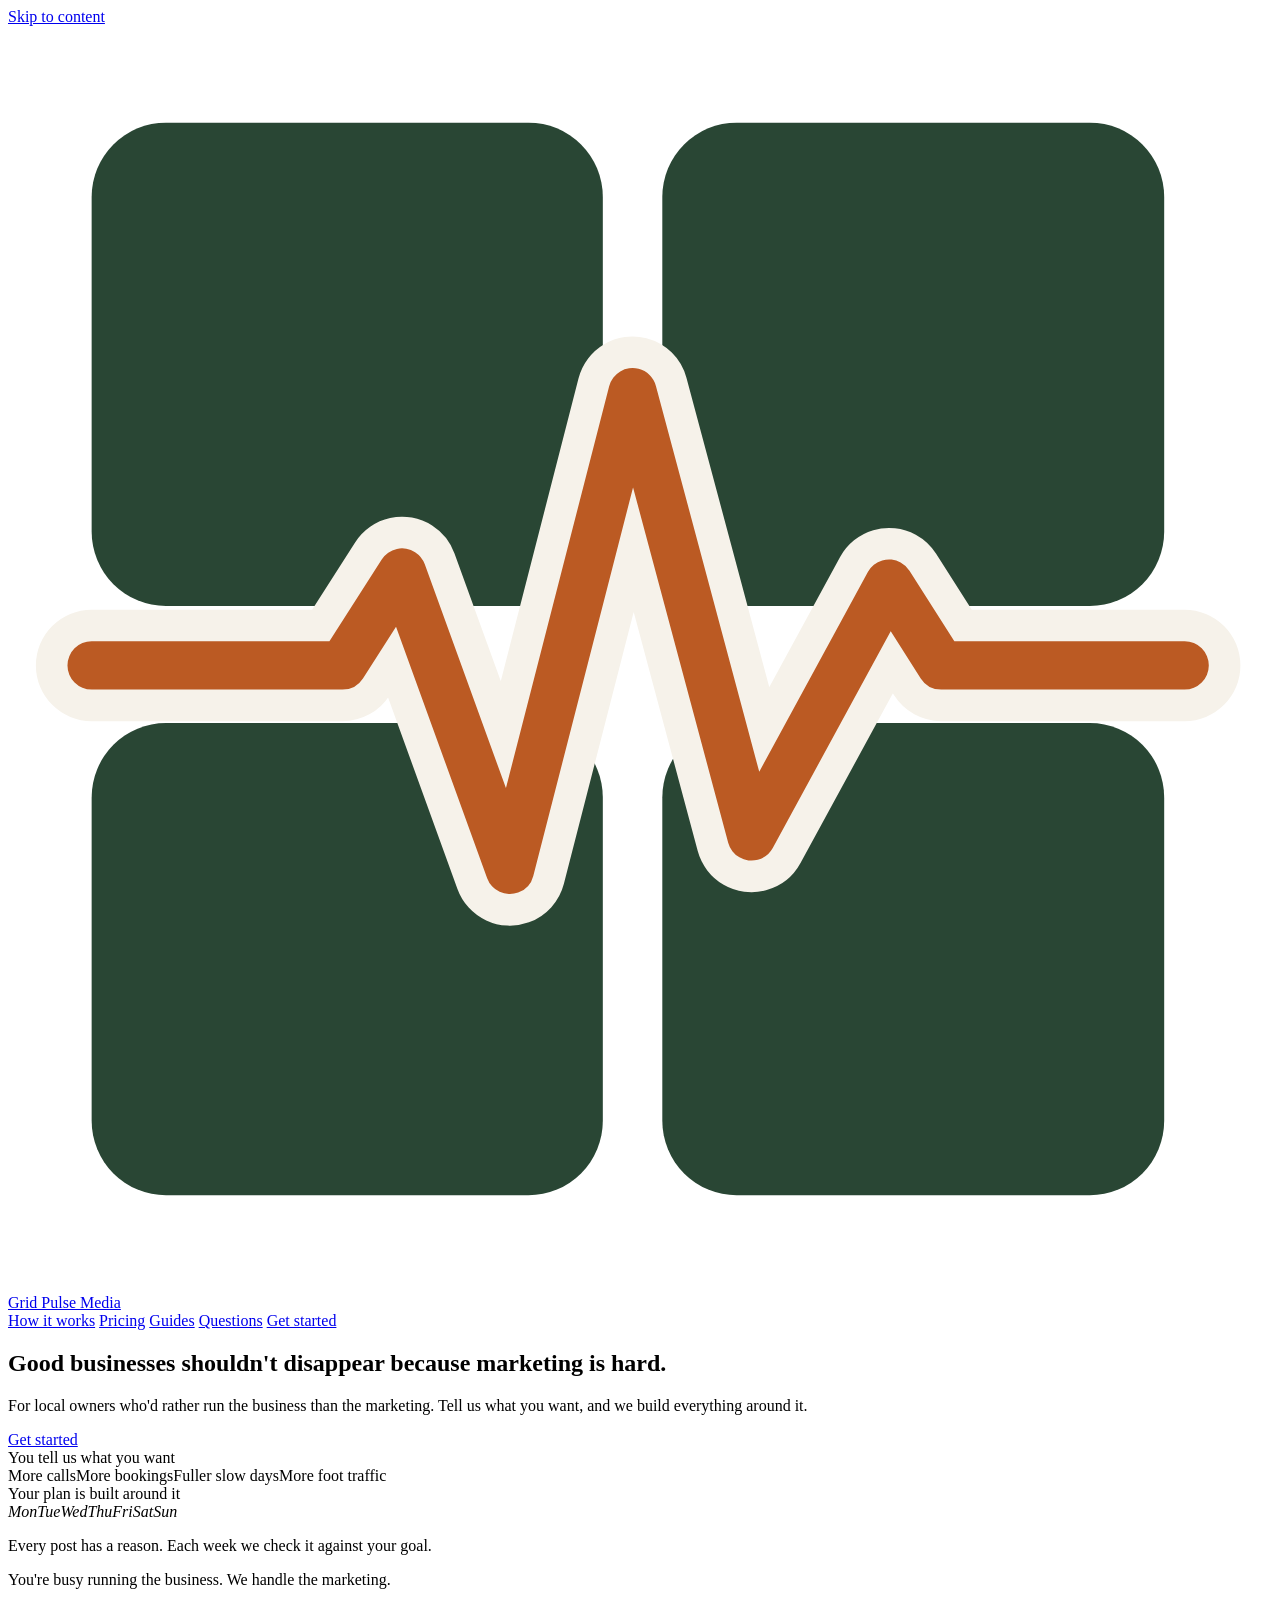
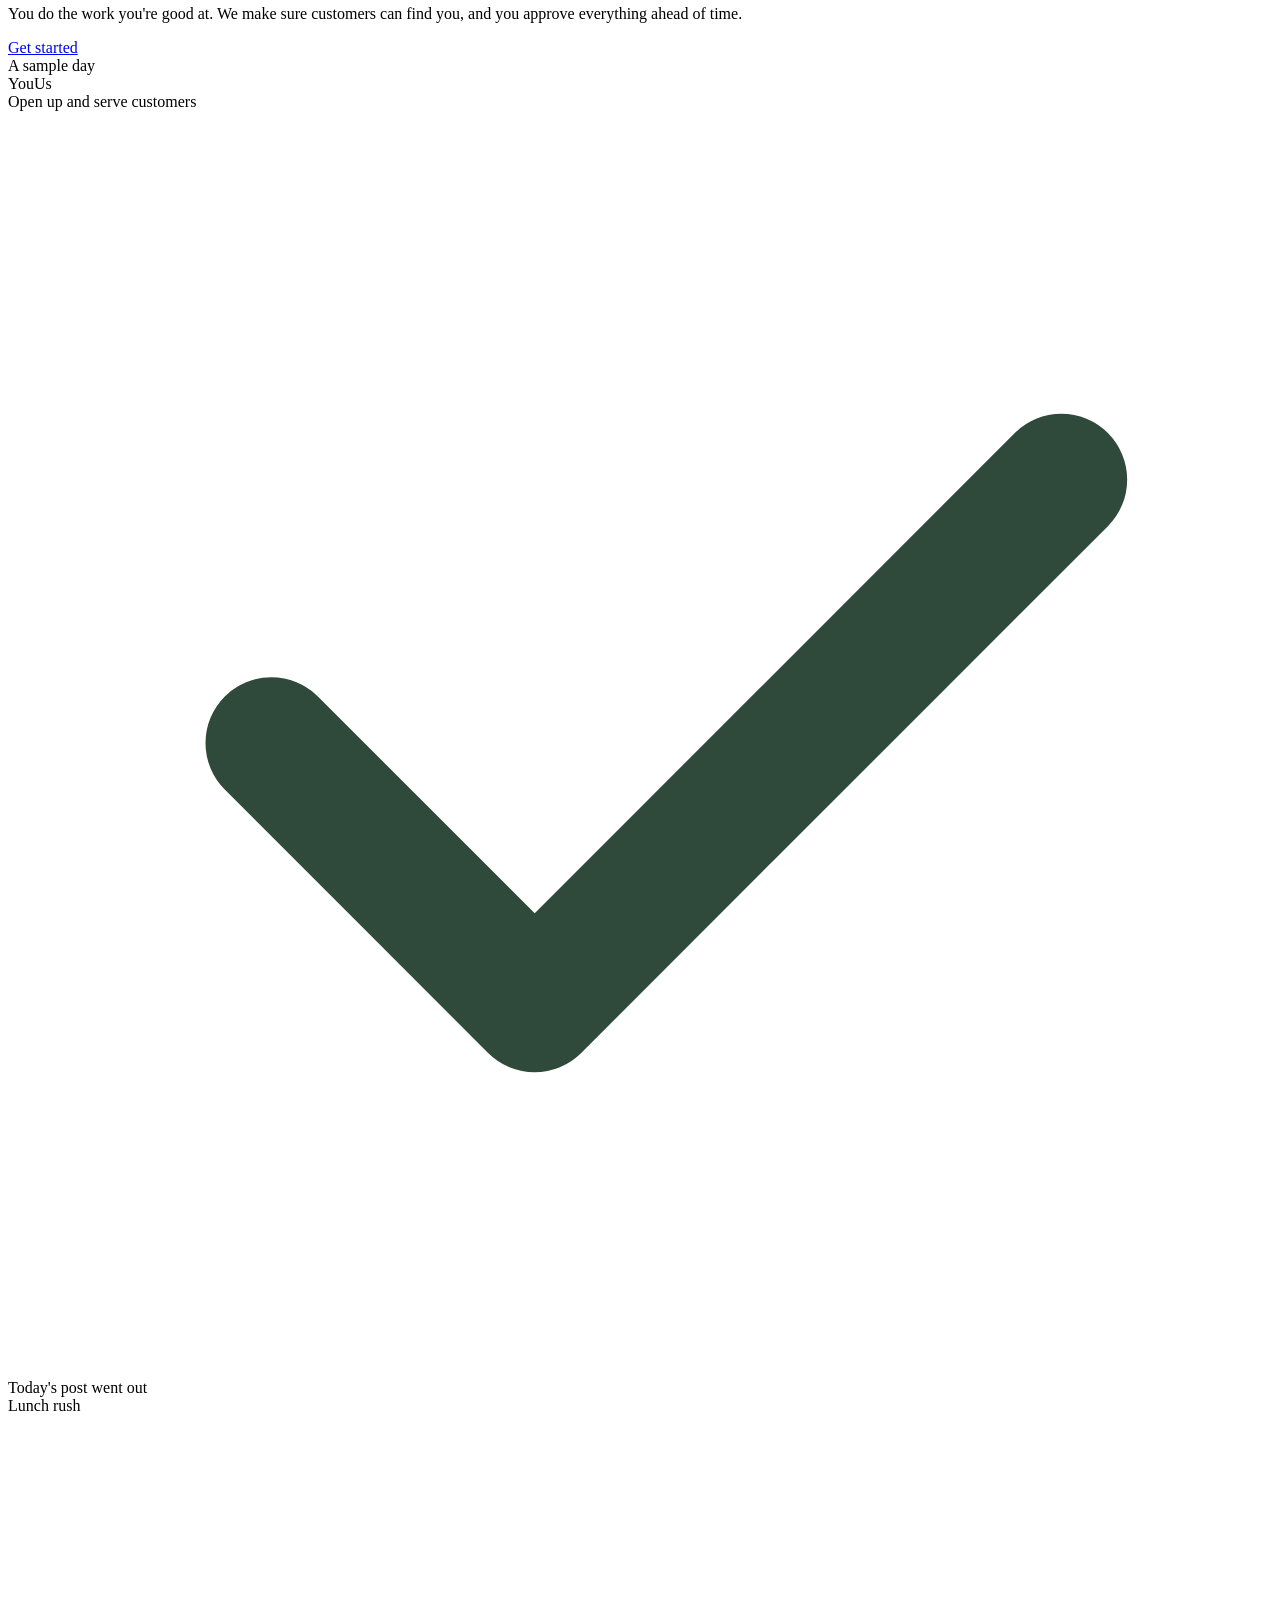
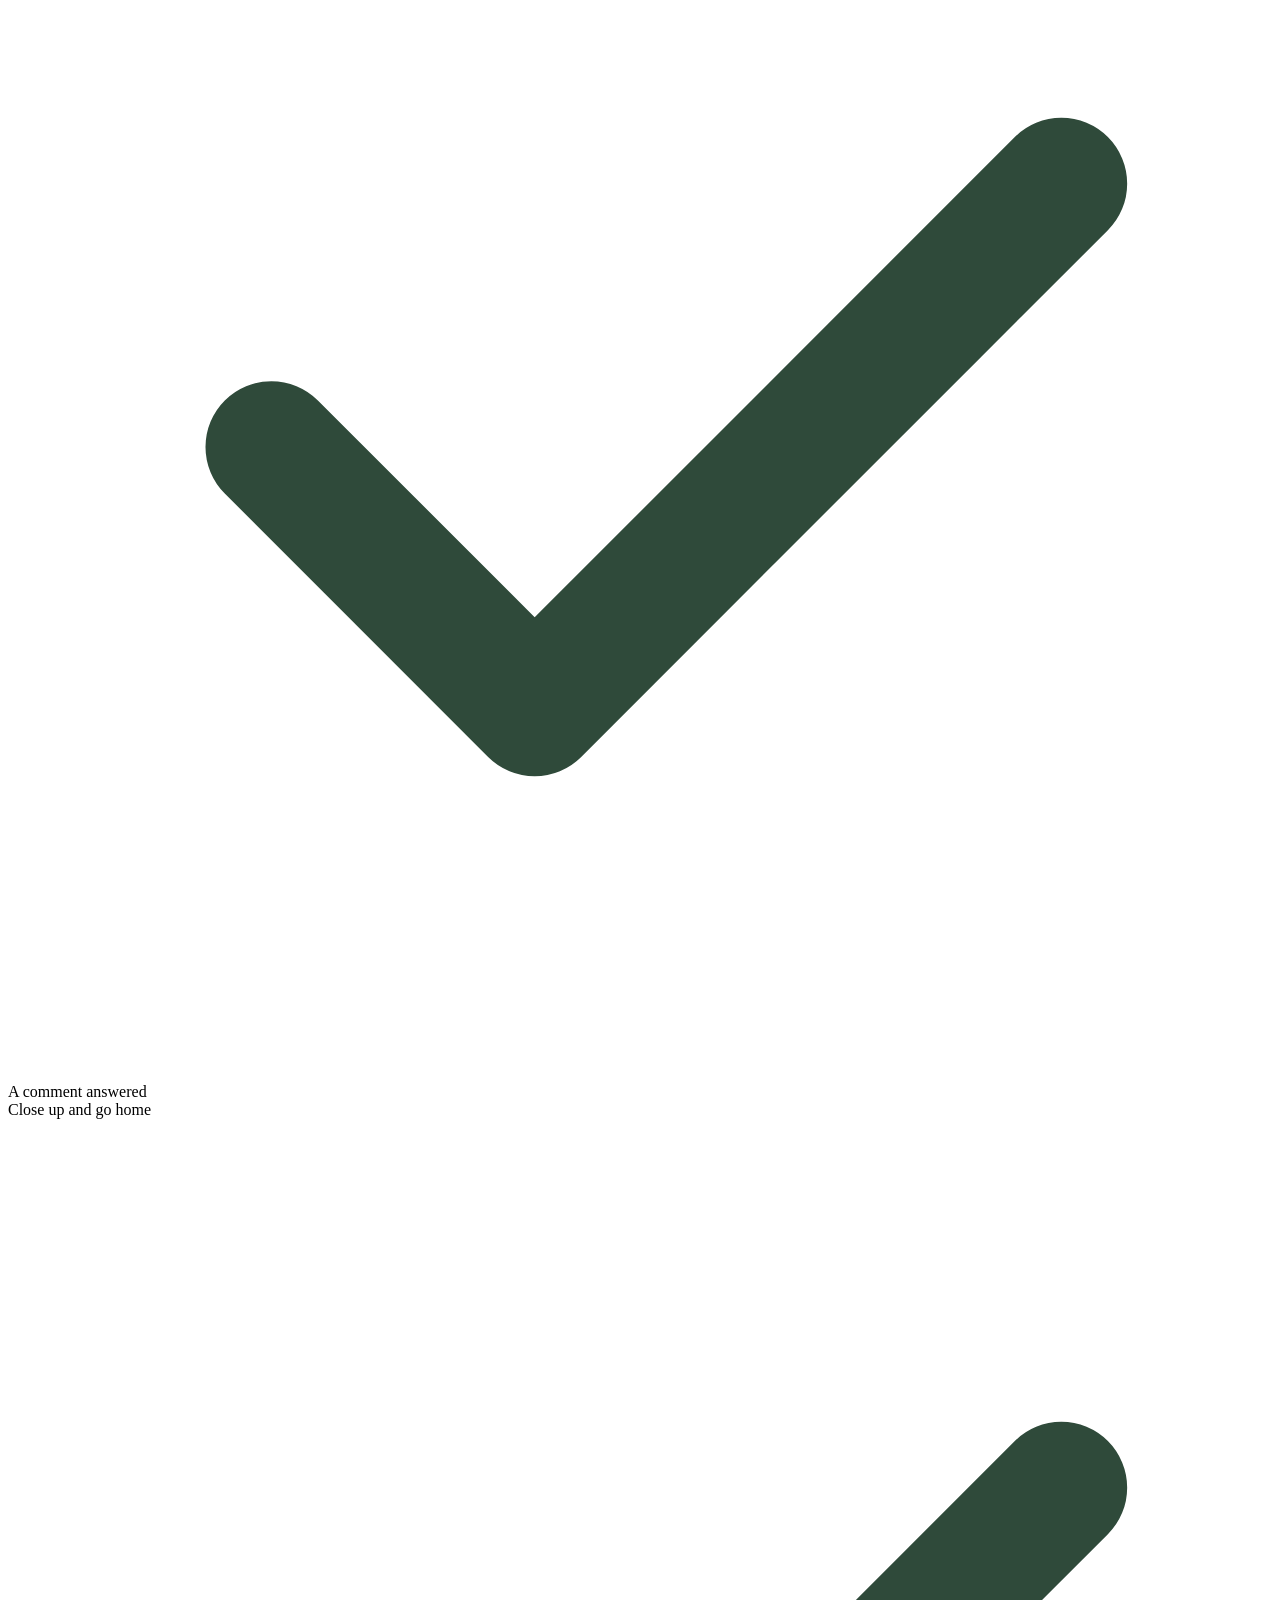
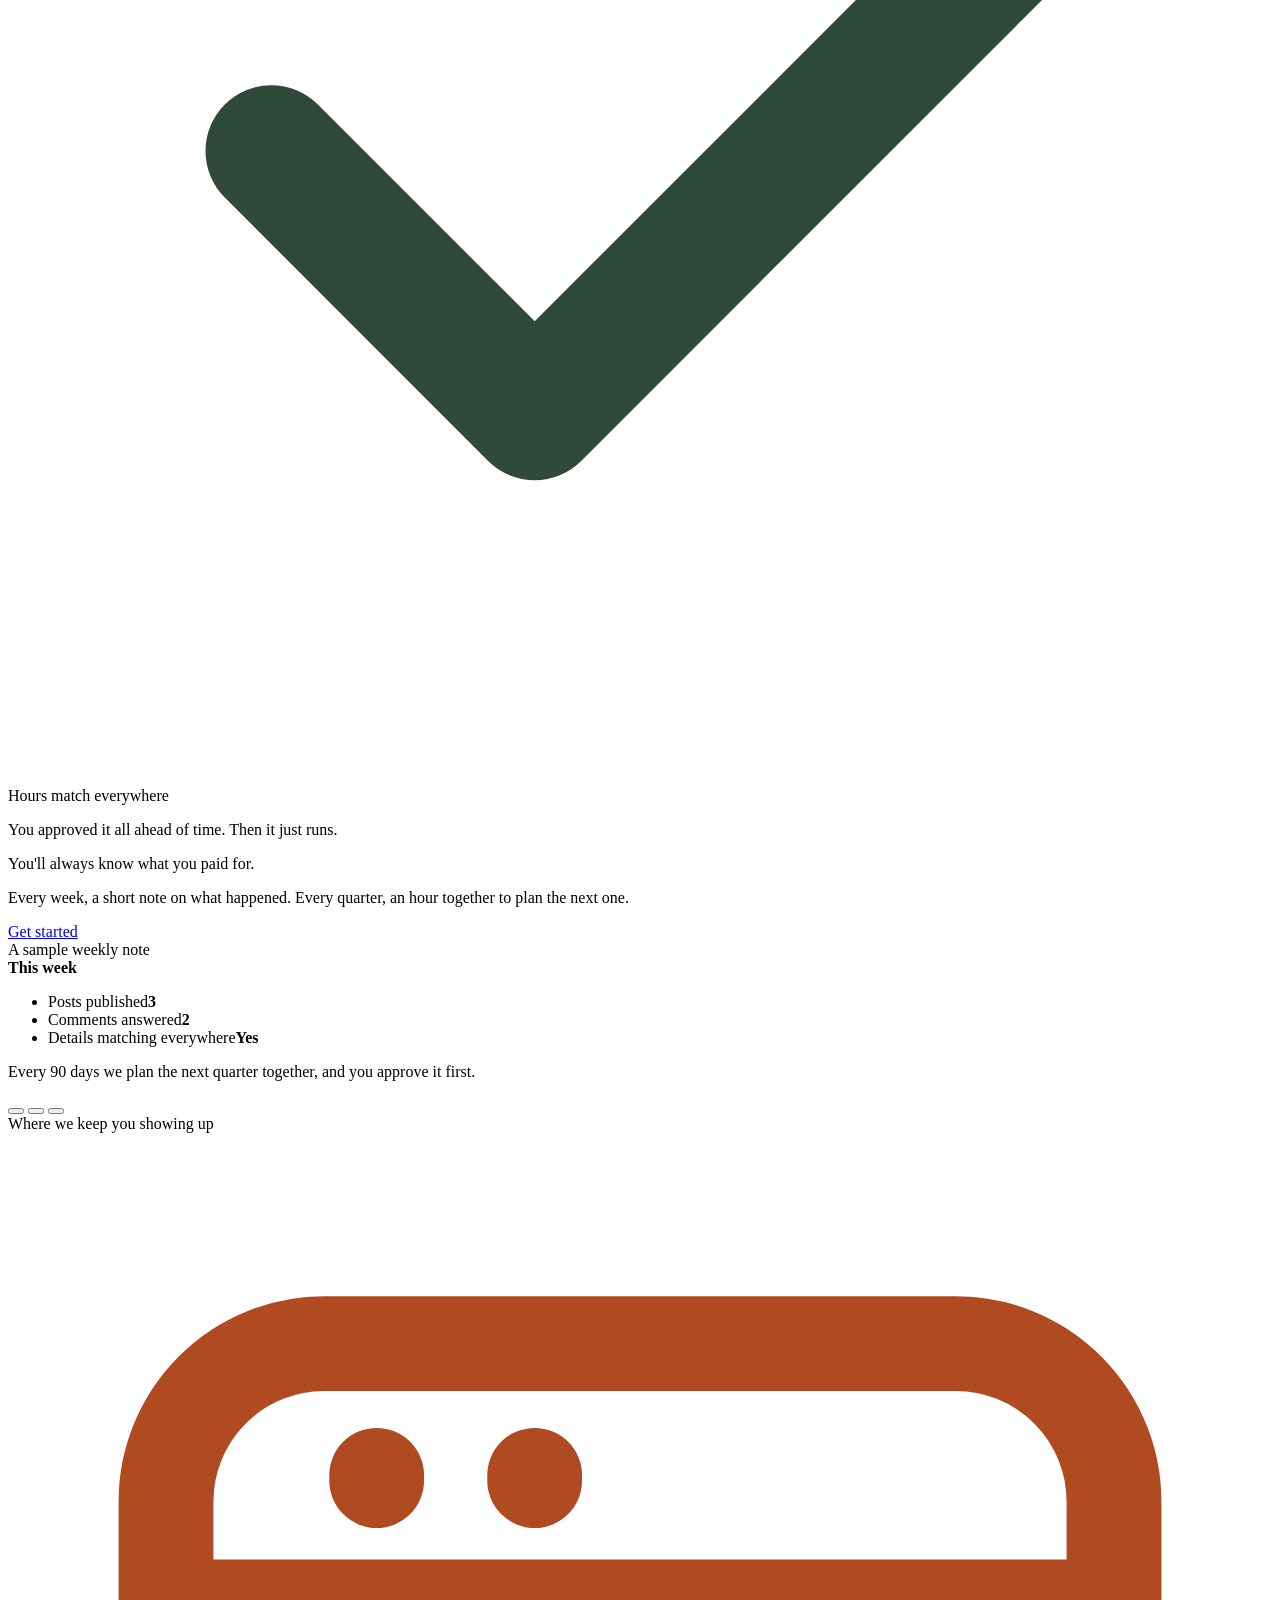
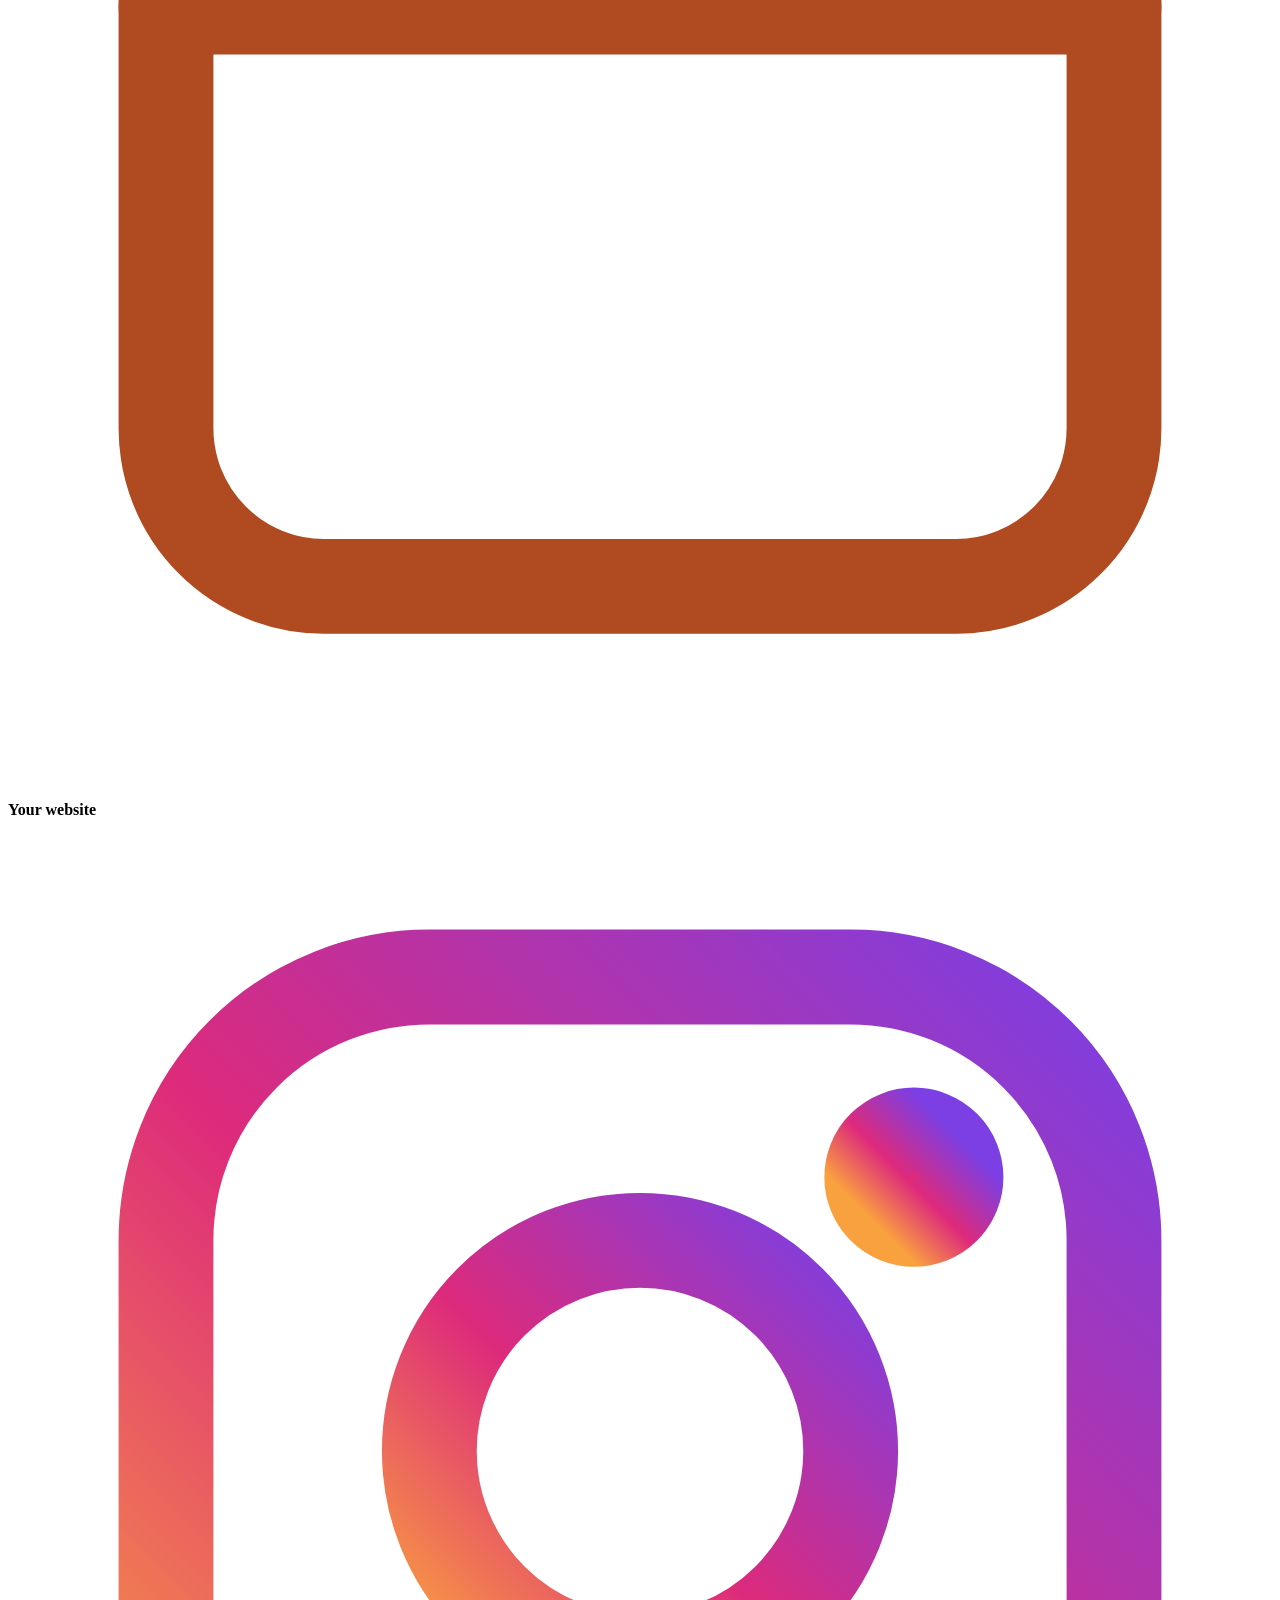
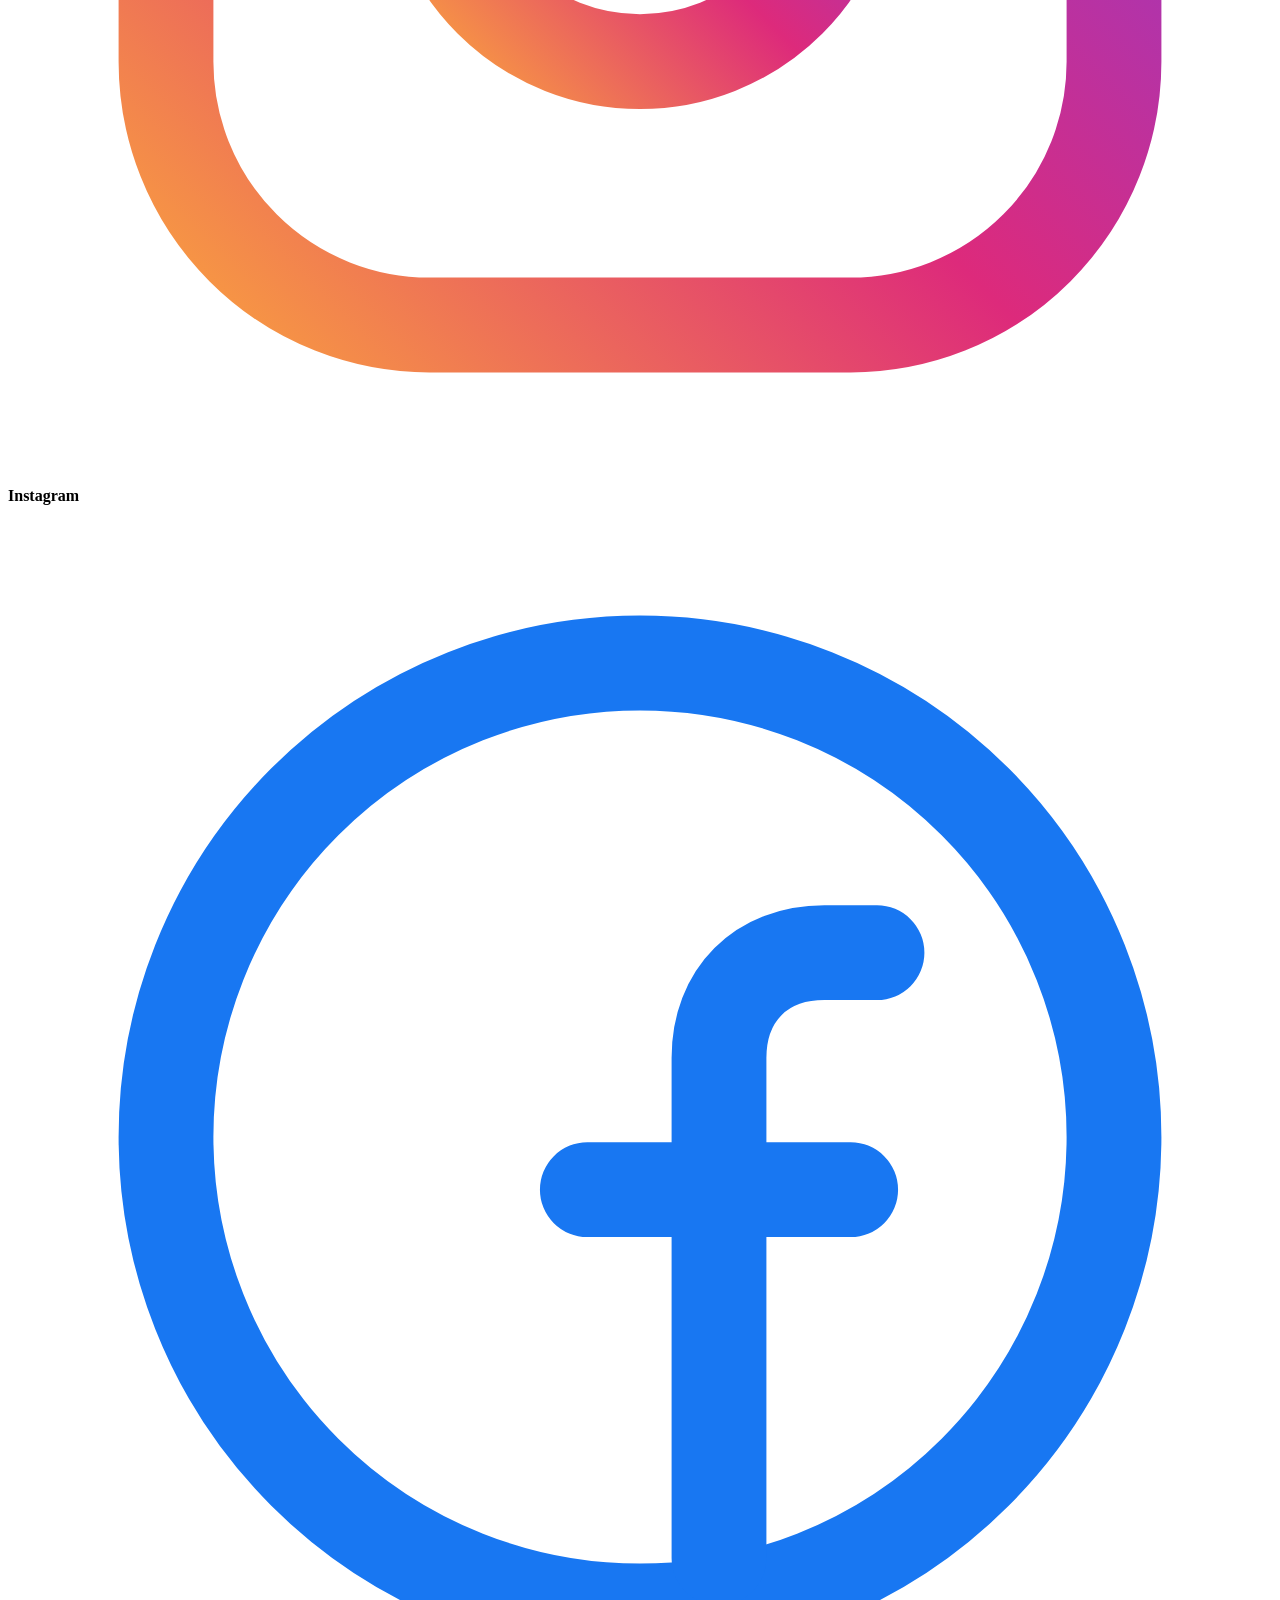
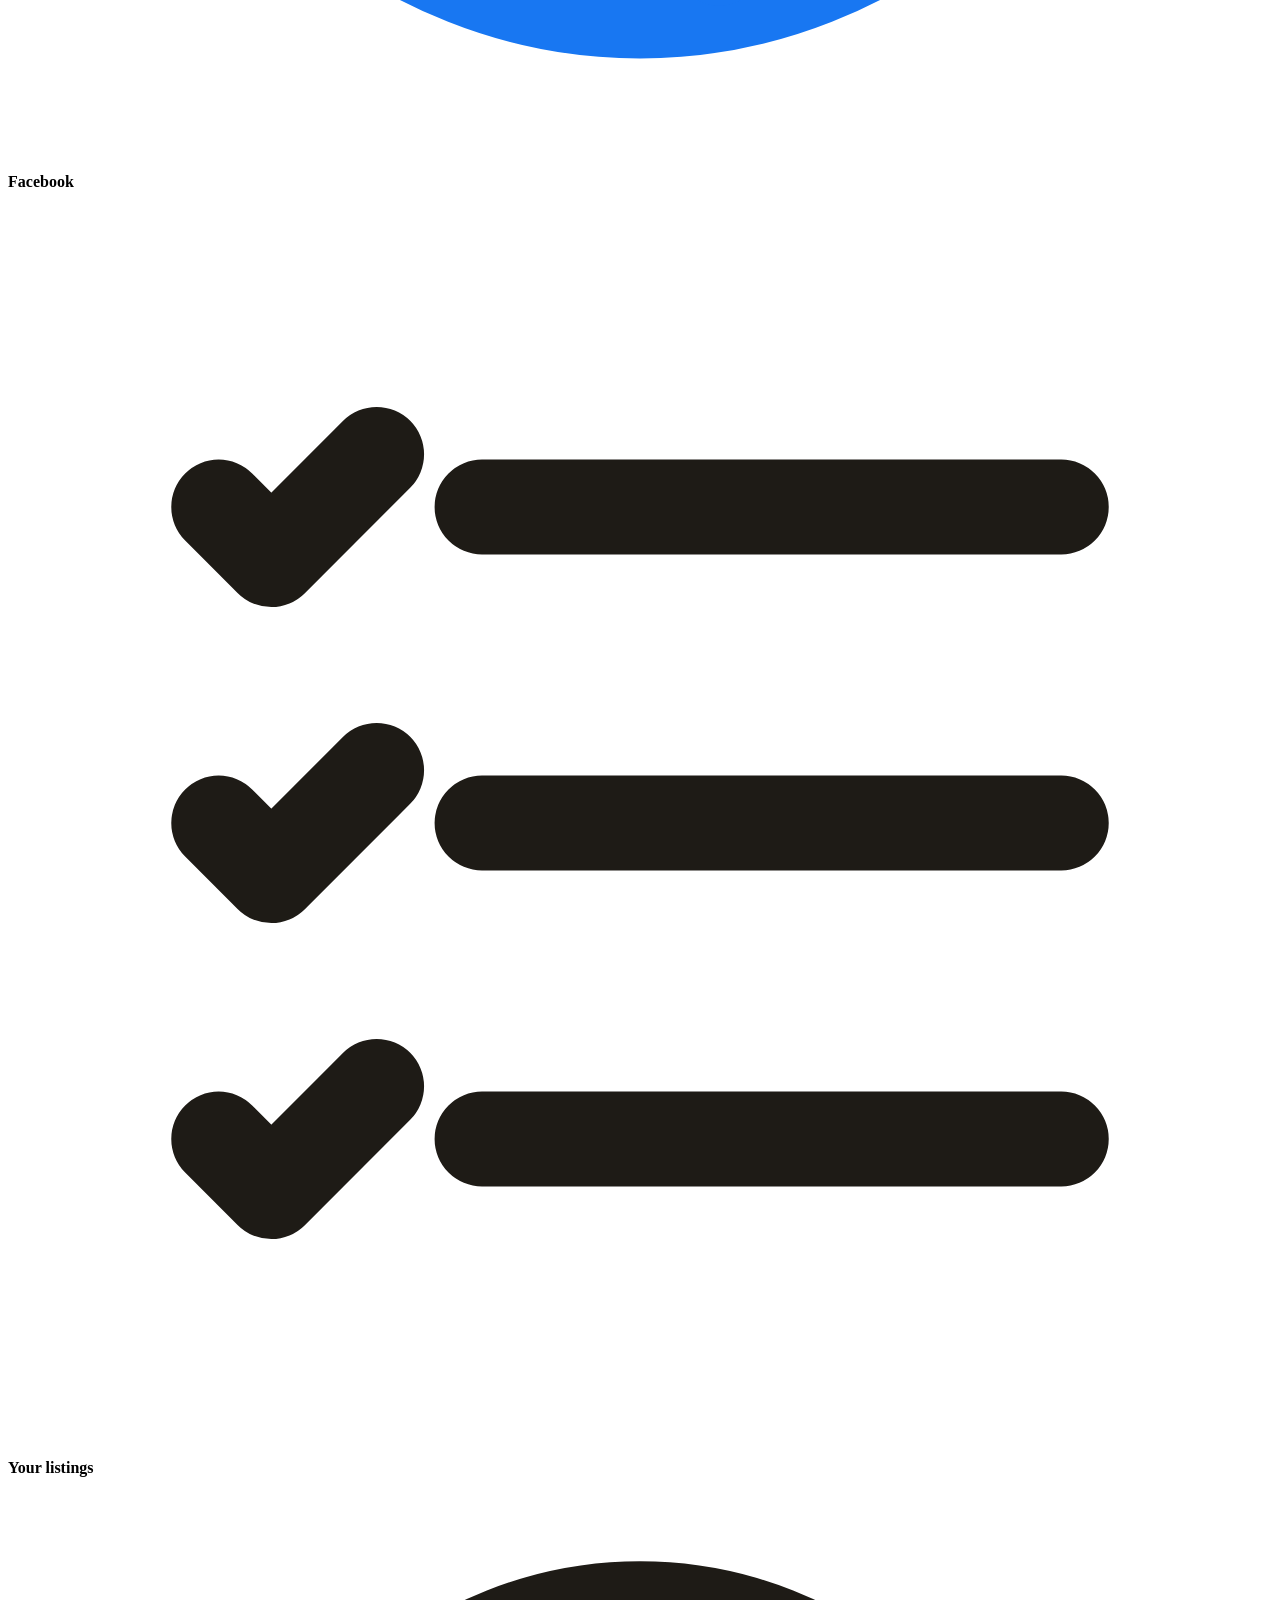
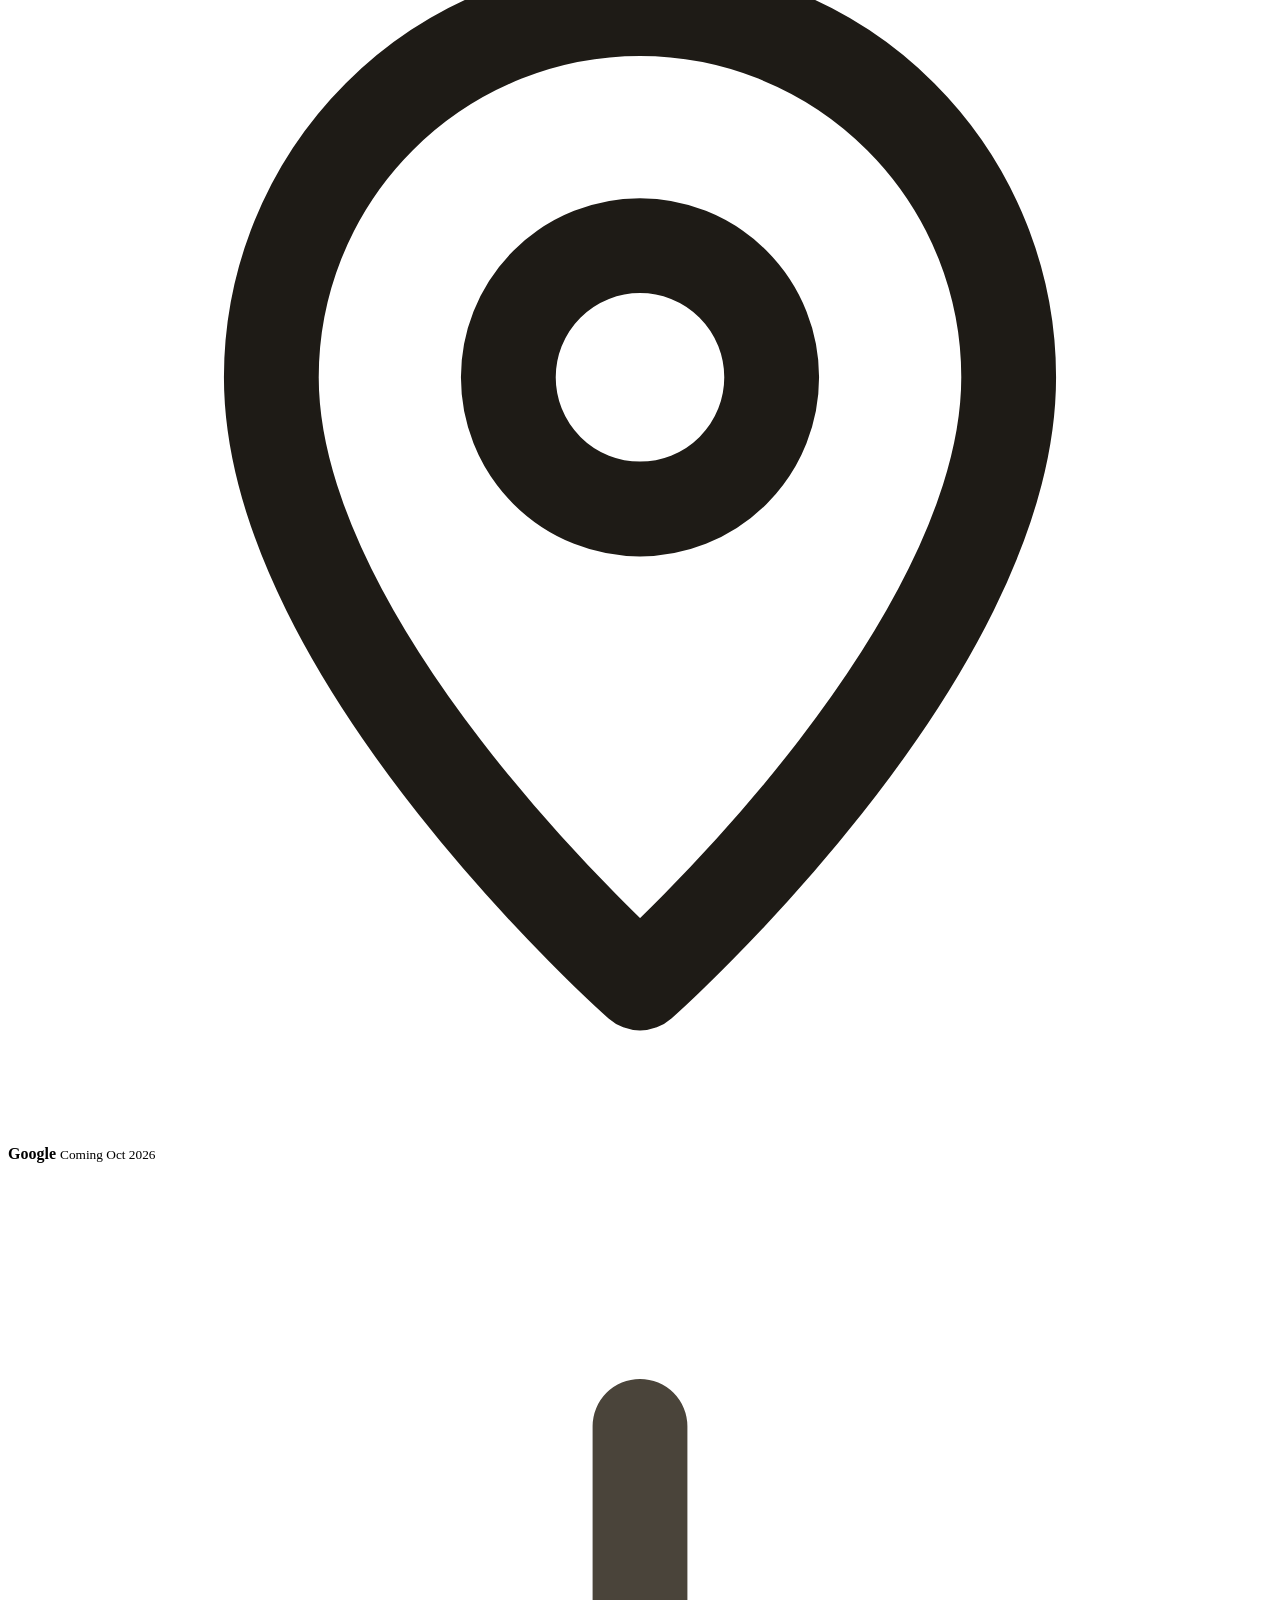
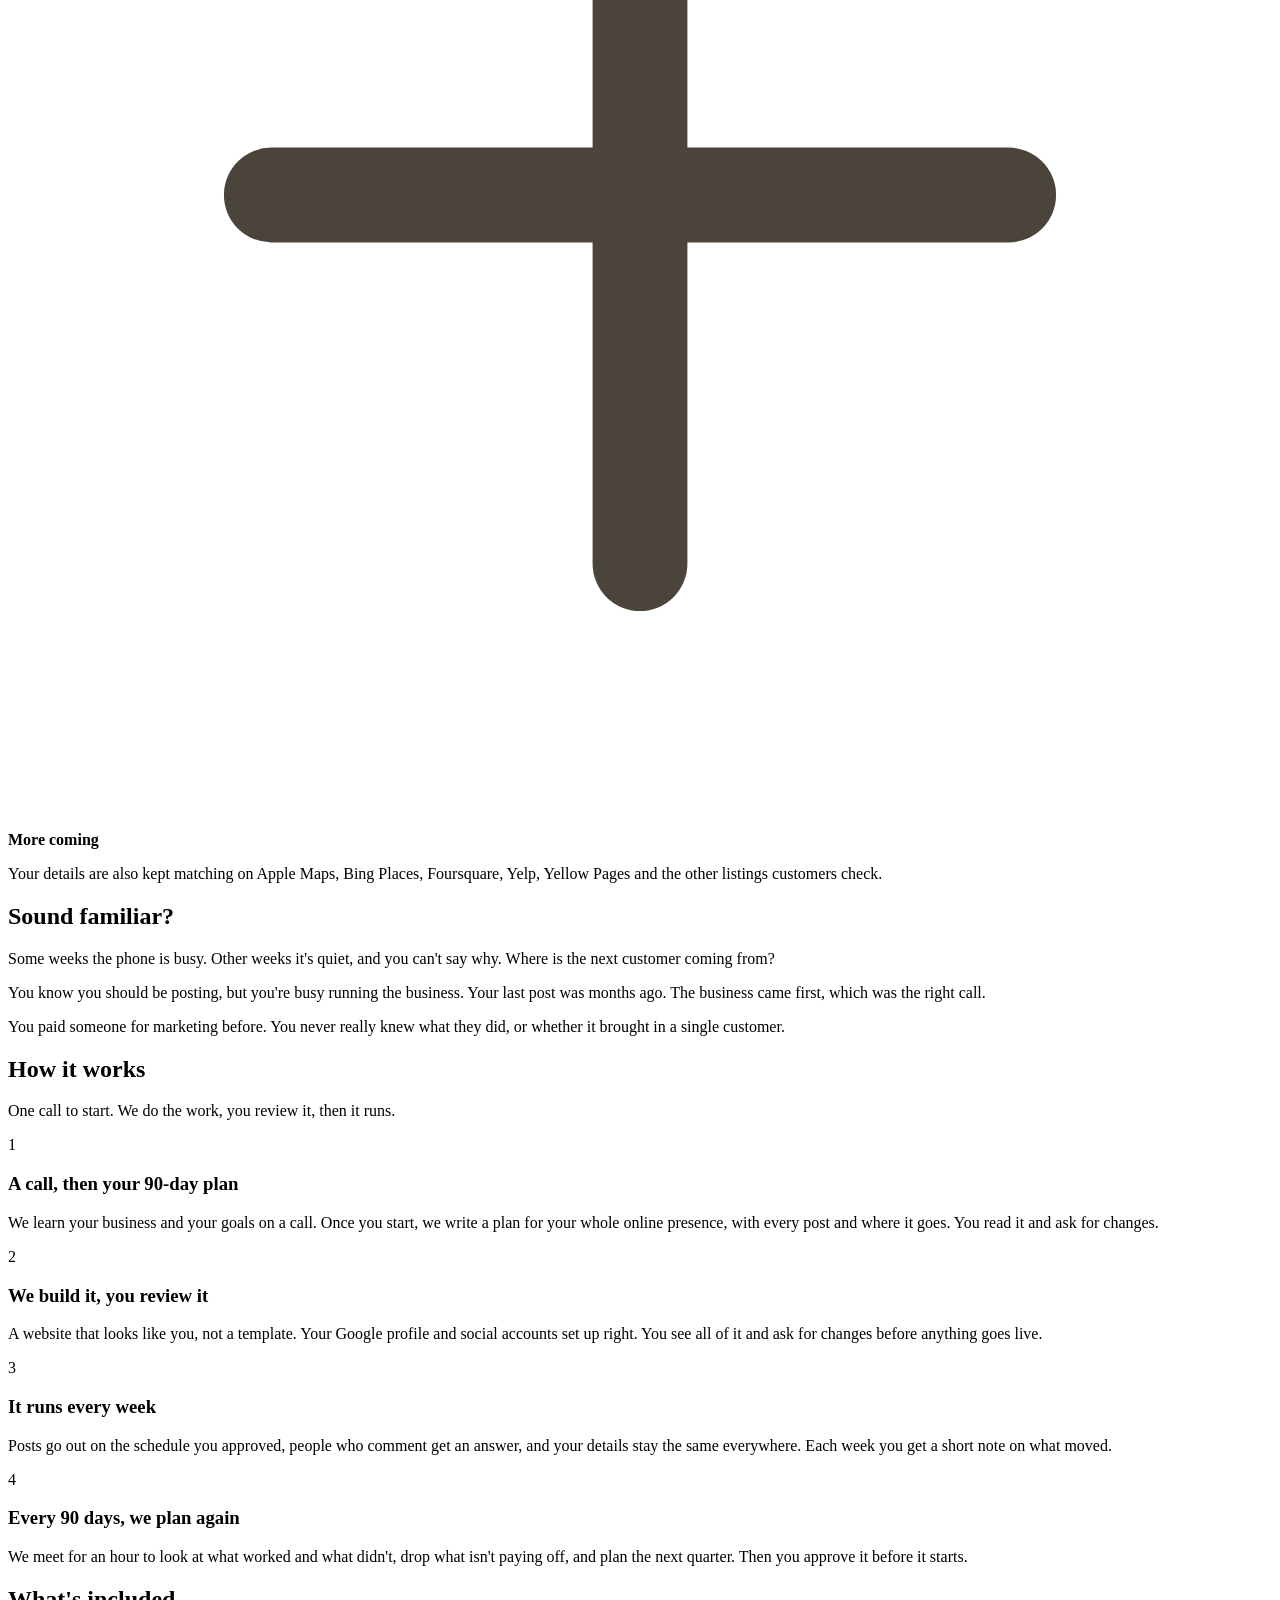
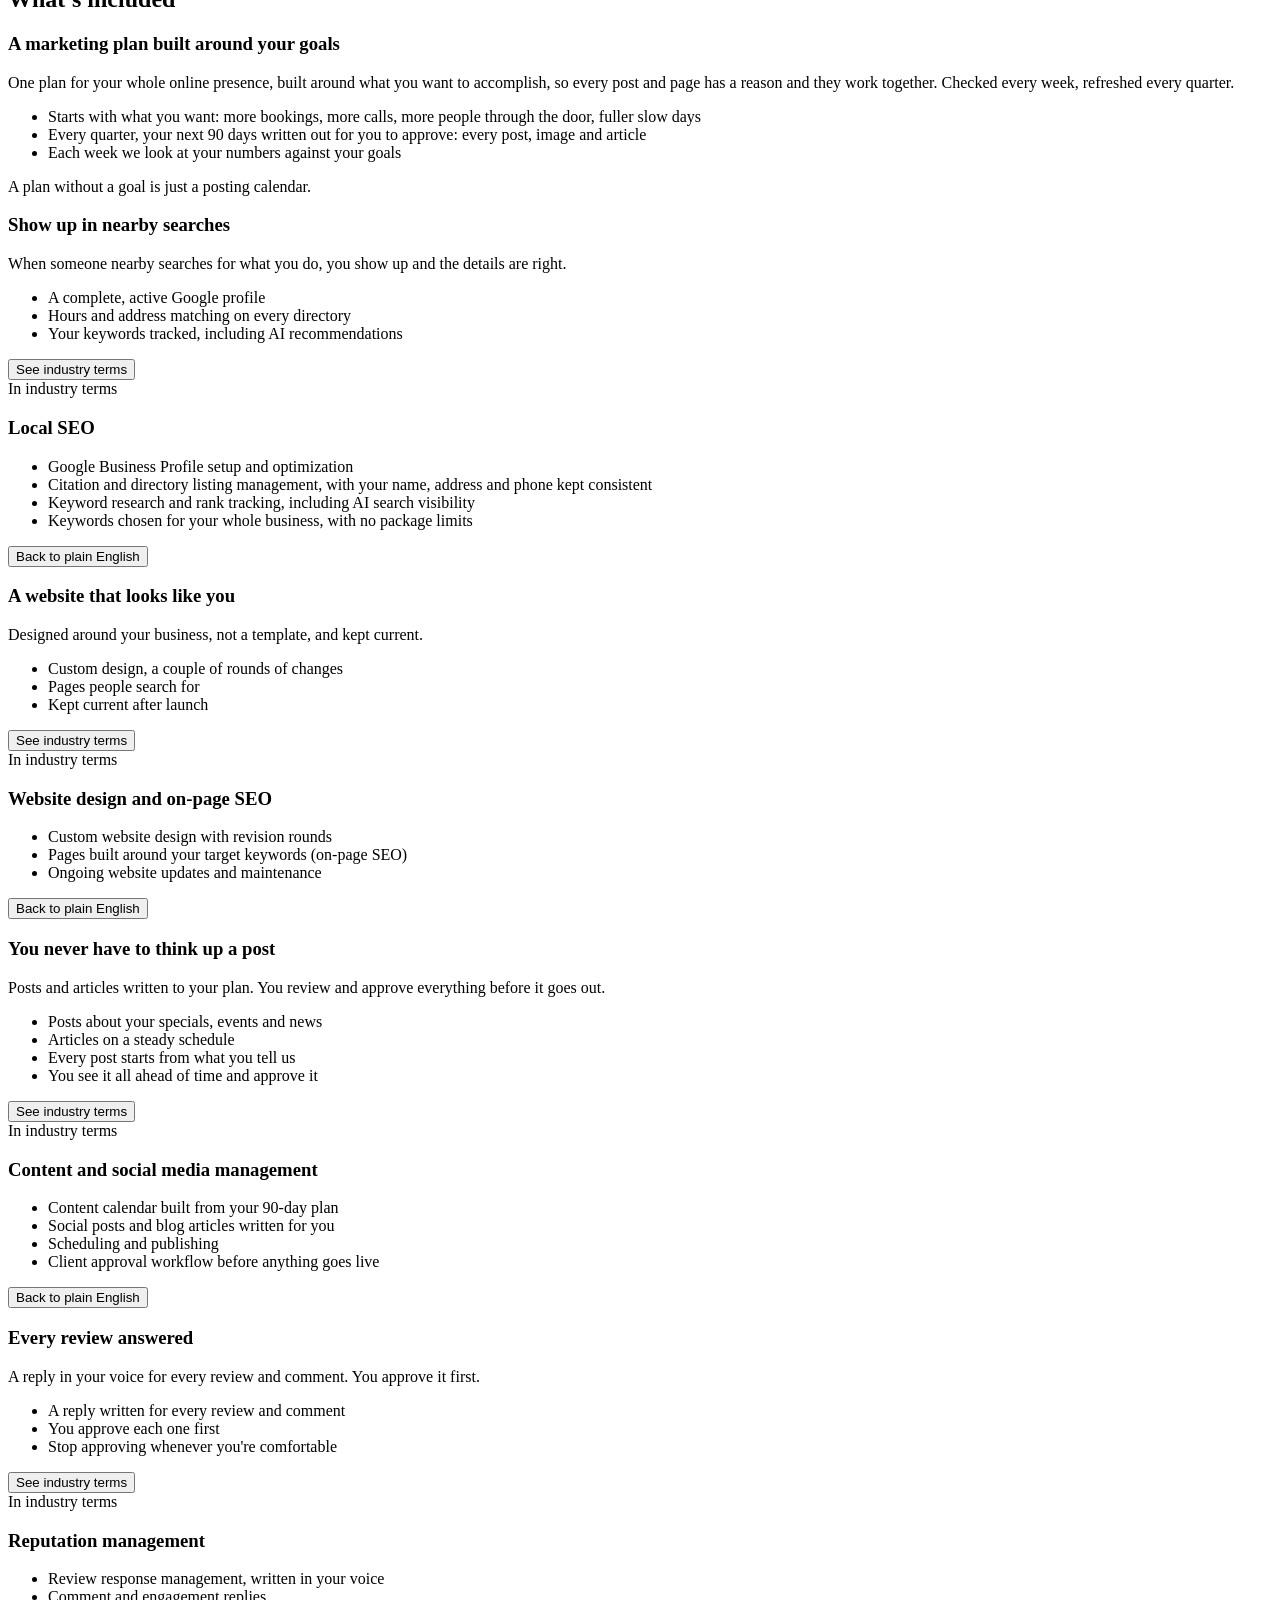
==== index.html @ f04337d5 "Pricing: $1,500 a month, no setup fee, $99 hosting-only pause Home: new price, listings tile replace" ====
<!doctype html>
<html lang="en" class="no-js">
<head>
<meta charset="utf-8">
<meta name="viewport" content="width=device-width, initial-scale=1">
<meta name="msvalidate.01" content="0D943468C18944FF4F5E947928108EA3">
<title>Grid Pulse Media | Local Business Marketing Company</title>
<meta name="description" content="Grid Pulse Media builds a 90-day marketing plan around your goals and runs your website, Google profile and social media for one monthly price.">
<link rel="canonical" href="https://www.gridpulsemedia.com/">
<script type="application/ld+json">{"@context":"https://schema.org","@type":"ProfessionalService","name":"Grid Pulse Media","url":"https://www.gridpulsemedia.com/","description":"Grid Pulse Media plans, writes and posts the marketing for local businesses: website, Google profile, listings, social posts, blog and reviews, for one monthly price.","logo":"https://www.gridpulsemedia.com/favicon.svg","address":{"@type":"PostalAddress","addressRegion":"AZ","addressCountry":"US"}}</script>
<link rel="icon" href="/favicon.svg" type="image/svg+xml">
<link rel="preconnect" href="https://fonts.googleapis.com">
<link rel="preconnect" href="https://fonts.gstatic.com" crossorigin>
<link href="https://fonts.googleapis.com/css2?family=Bitter:wght@700&amp;family=Source+Sans+3:wght@400;600;700&amp;display=swap" rel="stylesheet">
<link rel="stylesheet" href="/styles.css">
<script>document.documentElement.className = 'js';</script>
<script>window.va = window.va || function () { (window.vaq = window.vaq || []).push(arguments); };</script>
<script defer src="/_vercel/insights/script.js"></script>
</head>
<body>
<a class="skip" href="#main">Skip to content</a>

<header class="site-header">
  <div class="wrap bar">
    <a class="brand" href="/">
      <svg viewBox="160 168 680 680" aria-hidden="true"><rect x="205" y="220" width="275" height="260" rx="40" fill="#294634"/><rect x="512" y="220" width="270" height="260" rx="40" fill="#294634"/><rect x="205" y="543" width="275" height="254" rx="40" fill="#294634"/><rect x="512" y="543" width="270" height="254" rx="40" fill="#294634"/><path d="M205 512H340L372 462L430 622L496 365L560 604L634 468L662 512H793" fill="none" stroke="#F6F2EA" stroke-width="60" stroke-linecap="round" stroke-linejoin="round"/><path d="M205 512H340L372 462L430 622L496 365L560 604L634 468L662 512H793" fill="none" stroke="#BB5A23" stroke-width="26" stroke-linecap="round" stroke-linejoin="round"/></svg>
      <span>Grid Pulse Media</span>
    </a>
    <nav class="nav" aria-label="Main">
      <a href="#how">How it works</a>
      <a href="#pricing">Pricing</a>
      <a href="/guides/">Guides</a>
      <a href="#faq">Questions</a>
      <a class="btn btn-sm" href="/start/">Get started</a>
    </nav>
  </div>
</header>

<main id="main">

<section class="hero" aria-roledescription="carousel" aria-label="What we do">
  <div class="wrap">
    <div class="hero-slides">
      <div class="hero-grid hero-slide is-active" data-slide>
        <div class="hero-copy">
          <h1>Good businesses shouldn't disappear because marketing is hard.</h1>
          <p class="lede">For local owners who'd rather run the business than the marketing. Tell us what you want, and we build everything around it.</p>
          <div class="cta-row"><a class="btn" href="/start/">Get started</a></div>
        </div>
        <div class="tell">
          <span class="eyebrow tell-label r" style="--i:0">You tell us what you want</span>
          <div class="goals r" style="--i:1">
            <span class="goal">More calls</span><span class="goal">More bookings</span><span class="goal is-on">Fuller slow days</span><span class="goal">More foot traffic</span>
          </div>
          <span class="eyebrow tell-label r" style="--i:2">Your plan is built around it</span>
          <div class="weekbars r" style="--i:3" role="img" aria-label="Example week with Tuesday and Wednesday marked as the slow days the plan focuses on">
            <span class="wb"><i style="--h:58%;--k:0"></i><em>Mon</em></span><span class="wb slow"><i style="--h:28%;--k:1"></i><em>Tue</em></span><span class="wb slow"><i style="--h:32%;--k:2"></i><em>Wed</em></span><span class="wb"><i style="--h:60%;--k:3"></i><em>Thu</em></span><span class="wb"><i style="--h:84%;--k:4"></i><em>Fri</em></span><span class="wb"><i style="--h:92%;--k:5"></i><em>Sat</em></span><span class="wb"><i style="--h:46%;--k:6"></i><em>Sun</em></span>
          </div>
          <p class="tell-foot r" style="--i:5">Every post has a reason. Each week we check it against your goal.</p>
        </div>
      </div>
      <div class="hero-grid hero-slide" data-slide>
        <div class="hero-copy">
          <p class="hero-title">You're busy running the business. We handle the marketing.</p>
          <p class="lede">You do the work you're good at. We make sure customers can find you, and you approve everything ahead of time.</p>
          <div class="cta-row"><a class="btn" href="/start/">Get started</a></div>
        </div>
        <div class="tell">
          <span class="eyebrow tell-label r" style="--i:0">A sample day</span>
          <div class="lanes">
            <div class="lane-head r" style="--i:1"><span>You</span><span>Us</span></div>
            <div class="lane r" style="--i:2"><span class="lane-you">Open up and serve customers</span><span class="lane-us"><svg viewBox="0 0 24 24" fill="none" stroke="#2F4A3A" stroke-width="2.5" stroke-linecap="round" stroke-linejoin="round" aria-hidden="true"><path d="M5 12l5 5L20 7"></path></svg> Today's post went out</span></div>
            <div class="lane r" style="--i:3"><span class="lane-you">Lunch rush</span><span class="lane-us"><svg viewBox="0 0 24 24" fill="none" stroke="#2F4A3A" stroke-width="2.5" stroke-linecap="round" stroke-linejoin="round" aria-hidden="true"><path d="M5 12l5 5L20 7"></path></svg> A comment answered</span></div>
            <div class="lane r" style="--i:4"><span class="lane-you">Close up and go home</span><span class="lane-us"><svg viewBox="0 0 24 24" fill="none" stroke="#2F4A3A" stroke-width="2.5" stroke-linecap="round" stroke-linejoin="round" aria-hidden="true"><path d="M5 12l5 5L20 7"></path></svg> Hours match everywhere</span></div>
          </div>
          <p class="tell-foot r" style="--i:6">You approved it all ahead of time. Then it just runs.</p>
        </div>
      </div>
      <div class="hero-grid hero-slide" data-slide>
        <div class="hero-copy">
          <p class="hero-title">You'll always know what you paid for.</p>
          <p class="lede">Every week, a short note on what happened. Every quarter, an hour together to plan the next one.</p>
          <div class="cta-row"><a class="btn" href="/start/">Get started</a></div>
        </div>
        <div class="tell">
          <span class="eyebrow tell-label r" style="--i:0">A sample weekly note</span>
          <div class="receipt r" style="--i:1">
            <b>This week</b>
            <ul>
              <li class="r" style="--i:2"><span>Posts published</span><i></i><b>3</b></li>
              <li class="r" style="--i:3"><span>Comments answered</span><i></i><b>2</b></li>
              <li class="r" style="--i:4"><span>Details matching everywhere</span><i></i><b>Yes</b></li>
            </ul>
          </div>
          <p class="tell-foot r" style="--i:6">Every 90 days we plan the next quarter together, and you approve it first.</p>
        </div>
      </div>
    </div>
    <div class="hero-dots" role="group" aria-label="Choose a message">
      <button type="button" class="hero-dot is-active" aria-label="Show message 1 of 3" aria-current="true"></button>
      <button type="button" class="hero-dot" aria-label="Show message 2 of 3"></button>
      <button type="button" class="hero-dot" aria-label="Show message 3 of 3"></button>
    </div>
  </div>
</section>

<section class="channels" aria-labelledby="channels-title">
  <div class="wrap">
    <span class="eyebrow" id="channels-title">Where we keep you showing up</span>
    <div class="channel-grid">
      <div class="channel">
        <svg viewBox="0 0 24 24" fill="none" stroke="#B04A20" stroke-width="1.8" stroke-linecap="round" stroke-linejoin="round" aria-hidden="true"><rect x="3" y="4" width="18" height="16" rx="3"></rect><path d="M3 9h18M7 6.5v.1M10 6.5v.1"></path></svg>
        <b>Your website</b>
      </div>
      <div class="channel">
        <svg viewBox="0 0 24 24" fill="none" stroke="url(#ig)" stroke-width="1.8" stroke-linecap="round" stroke-linejoin="round" aria-hidden="true"><defs><linearGradient id="ig" x1="0" y1="1" x2="1" y2="0"><stop offset="0" stop-color="#F9A03F"/><stop offset=".45" stop-color="#DD2A7B"/><stop offset="1" stop-color="#7B3FE4"/></linearGradient></defs><rect x="3" y="3" width="18" height="18" rx="5"></rect><circle cx="12" cy="12" r="4"></circle><circle cx="17.2" cy="6.8" r="0.8" fill="#DD2A7B"></circle></svg>
        <b>Instagram</b>
      </div>
      <div class="channel">
        <svg viewBox="0 0 24 24" fill="none" stroke="#1877F2" stroke-width="1.8" stroke-linecap="round" stroke-linejoin="round" aria-hidden="true"><circle cx="12" cy="12" r="9"></circle><path d="M13.5 20v-7h2.5M13.5 13H11M13.5 13v-2.5c0-1.2.8-2 2-2h1"></path></svg>
        <b>Facebook</b>
      </div>
      <div class="channel">
        <svg viewBox="0 0 24 24" fill="none" stroke="#1E1B16" stroke-width="1.8" stroke-linecap="round" stroke-linejoin="round" aria-hidden="true"><path d="M9 6h11M9 12h11M9 18h11"></path><path d="M4 6l1 1 2-2M4 12l1 1 2-2M4 18l1 1 2-2"></path></svg>
        <b>Your listings</b>
      </div>
      <div class="channel">
        <svg viewBox="0 0 24 24" fill="none" stroke="#1E1B16" stroke-width="1.8" stroke-linecap="round" stroke-linejoin="round" aria-hidden="true"><path d="M12 21s-7-6.2-7-11.5A7 7 0 0 1 19 9.5C19 14.8 12 21 12 21z"></path><circle cx="12" cy="9.5" r="2.5"></circle></svg>
        <b>Google</b>
        <small>Coming Oct 2026</small>
      </div>
      <div class="channel more">
        <svg viewBox="0 0 24 24" fill="none" stroke="#4A443A" stroke-width="1.8" stroke-linecap="round" stroke-linejoin="round" aria-hidden="true"><path d="M12 5v14M5 12h14"></path></svg>
        <b>More coming</b>
      </div>
    </div>
    <p class="note">Your details are also kept matching on Apple Maps, Bing Places, Foursquare, Yelp, Yellow Pages and the other listings customers check.</p>
  </div>
</section>

<section class="section familiar" aria-labelledby="familiar-title">
  <div class="wrap">
    <h2 id="familiar-title">Sound familiar?</h2>
    <div class="three">
      <p>Some weeks the phone is busy. Other weeks it's quiet, and you can't say why. Where is the next customer coming from?</p>
      <p>You know you should be posting, but you're busy running the business. Your last post was months ago. The business came first, which was the right call.</p>
      <p>You paid someone for marketing before. You never really knew what they did, or whether it brought in a single customer.</p>
    </div>
  </div>
</section>

<section class="section" id="how" aria-labelledby="how-title">
  <div class="wrap">
    <div class="section-head">
      <h2 id="how-title">How it works</h2>
      <p>One call to start. We do the work, you review it, then it runs.</p>
    </div>
    <div class="steps">
      <div class="step">
        <span class="num">1</span>
        <h3>A call, then your <span style="white-space:nowrap">90-day</span> plan</h3>
        <p>We learn your business and your goals on a call. Once you start, we write a plan for your whole online presence, with every post and where it goes. You read it and ask for changes.</p>
      </div>
      <div class="step">
        <span class="num">2</span>
        <h3>We build it, you review it</h3>
        <p>A website that looks like you, not a template. Your Google profile and social accounts set up right. You see all of it and ask for changes before anything goes live.</p>
      </div>
      <div class="step">
        <span class="num">3</span>
        <h3>It runs every week</h3>
        <p>Posts go out on the schedule you approved, people who comment get an answer, and your details stay the same everywhere. Each week you get a short note on what moved.</p>
      </div>
      <div class="step">
        <span class="num">4</span>
        <h3>Every 90 days, we plan again</h3>
        <p>We meet for an hour to look at what worked and what didn't, drop what isn't paying off, and plan the next quarter. Then you approve it before it starts.</p>
      </div>
    </div>
  </div>
</section>

<section class="section" aria-labelledby="included-title">
  <div class="wrap">
    <div class="section-head">
      <h2 id="included-title">What's included</h2>
    </div>
    <div class="included-grid">
      <article class="inc-card">
        <h3>A marketing plan built around your goals</h3>
        <p>One plan for your whole online presence, built around what you want to accomplish, so every post and page has a reason and they work together. Checked every week, refreshed every quarter.</p>
        <ul class="inc-list">
          <li>Starts with what you want: more bookings, more calls, more people through the door, fuller slow days</li>
          <li>Every quarter, your next 90 days written out for you to approve: every post, image and article</li>
          <li>Each week we look at your numbers against your goals</li>
        </ul>
        <p class="inc-line">A plan without a goal is just a posting calendar.</p>
      </article>
      <article class="inc-card has-flip">
        <div class="flip-inner">
          <div class="flip-face flip-front">
            <h3>Show up in nearby searches</h3>
            <p>When someone nearby searches for what you do, you show up and the details are right.</p>
            <ul class="inc-list">
              <li>A complete, active Google profile</li>
              <li>Hours and address matching on every directory</li>
              <li>Your keywords tracked, including AI recommendations</li>
            </ul>
            <button type="button" class="flip-btn" aria-expanded="false">See industry terms</button>
          </div>
          <div class="flip-face flip-back" aria-hidden="true">
            <span class="eyebrow">In industry terms</span>
            <h3>Local SEO</h3>
            <ul class="inc-list">
            <li>Google Business Profile setup and optimization</li>
            <li>Citation and directory listing management, with your name, address and phone kept consistent</li>
            <li>Keyword research and rank tracking, including AI search visibility</li>
            <li>Keywords chosen for your whole business, with no package limits</li>
            </ul>
            <button type="button" class="flip-btn">Back to plain English</button>
          </div>
        </div>
      </article>
      <article class="inc-card has-flip">
        <div class="flip-inner">
          <div class="flip-face flip-front">
            <h3>A website that looks like you</h3>
            <p>Designed around your business, not a template, and kept current.</p>
            <ul class="inc-list">
              <li>Custom design, a couple of rounds of changes</li>
              <li>Pages people search for</li>
              <li>Kept current after launch</li>
            </ul>
            <button type="button" class="flip-btn" aria-expanded="false">See industry terms</button>
          </div>
          <div class="flip-face flip-back" aria-hidden="true">
            <span class="eyebrow">In industry terms</span>
            <h3>Website design and on-page SEO</h3>
            <ul class="inc-list">
            <li>Custom website design with revision rounds</li>
            <li>Pages built around your target keywords (on-page SEO)</li>
            <li>Ongoing website updates and maintenance</li>
            </ul>
            <button type="button" class="flip-btn">Back to plain English</button>
          </div>
        </div>
      </article>
      <article class="inc-card has-flip">
        <div class="flip-inner">
          <div class="flip-face flip-front">
            <h3>You never have to think up a post</h3>
            <p>Posts and articles written to your plan. You review and approve everything before it goes out.</p>
            <ul class="inc-list">
              <li>Posts about your specials, events and news</li>
              <li>Articles on a steady schedule</li>
              <li>Every post starts from what you tell us</li>
              <li>You see it all ahead of time and approve it</li>
            </ul>
            <button type="button" class="flip-btn" aria-expanded="false">See industry terms</button>
          </div>
          <div class="flip-face flip-back" aria-hidden="true">
            <span class="eyebrow">In industry terms</span>
            <h3>Content and social media management</h3>
            <ul class="inc-list">
            <li>Content calendar built from your 90-day plan</li>
            <li>Social posts and blog articles written for you</li>
            <li>Scheduling and publishing</li>
            <li>Client approval workflow before anything goes live</li>
            </ul>
            <button type="button" class="flip-btn">Back to plain English</button>
          </div>
        </div>
      </article>
      <article class="inc-card has-flip">
        <div class="flip-inner">
          <div class="flip-face flip-front">
            <h3>Every review answered</h3>
            <p>A reply in your voice for every review and comment. You approve it first.</p>
            <ul class="inc-list">
              <li>A reply written for every review and comment</li>
              <li>You approve each one first</li>
              <li>Stop approving whenever you're comfortable</li>
            </ul>
            <button type="button" class="flip-btn" aria-expanded="false">See industry terms</button>
          </div>
          <div class="flip-face flip-back" aria-hidden="true">
            <span class="eyebrow">In industry terms</span>
            <h3>Reputation management</h3>
            <ul class="inc-list">
            <li>Review response management, written in your voice</li>
            <li>Comment and engagement replies</li>
            <li>Owner approval workflow, which you can relax over time</li>
            </ul>
            <button type="button" class="flip-btn">Back to plain English</button>
          </div>
        </div>
      </article>
    </div>
  </div>
</section>

<section class="section pricing" id="pricing" aria-labelledby="pricing-title">
  <div class="wrap price-grid">
    <div class="price-card">
      <span class="eyebrow" id="pricing-title">One plan, everything included</span>
      <div class="price"><b>$1,500</b><span>per month</span></div>
      <p>A marketing plan built around your goals for your online presence, checked every week and refreshed every quarter. Your blog, posts and Google profile carry it out. No setup fee. Your custom website and the setup call are included. Start with three months. After that it's month to month and you can cancel any time. Each quarter we meet for an hour to plan the next one, and you approve the plan before it starts.</p>
      <a class="btn" href="/start/">Get started</a>
    </div>
    <div class="ai-card">
      <h2>Yes, we use AI. Here's why that's good for you.</h2>
      <p>AI does the repetitive work that agencies bill by the hour. That's how one price covers all of it.</p>
      <p>It never makes things up about your business. Everything starts from what you tell us, and we check that every channel says the same thing.</p>
    </div>
  <div class="compare">
      <h3>What this usually costs elsewhere</h3>
      <div class="table-wrap">
      <table>
        <caption class="sr">Typical monthly cost of each piece when bought separately, compared with Grid Pulse Media</caption>
        <thead><tr><th scope="col">What you need</th><th scope="col">Typical cost elsewhere</th><th scope="col">With us</th></tr></thead>
        <tbody>
          <tr><th scope="row">Website, built</th><td data-label="Typical cost elsewhere">$500 to $5,000 with a freelancer, $5,000 to $15,000 with an agency</td><td data-label="With us">Included, no setup fee</td></tr>
          <tr><th scope="row">Website, kept current</th><td data-label="Typical cost elsewhere">$50 to $1,000 a month</td><td data-label="With us">Included</td></tr>
          <tr><th scope="row">Social posts, written to your plan</th><td data-label="Typical cost elsewhere">$500 to $2,500 a month</td><td data-label="With us">Included</td></tr>
          <tr><th scope="row">Local SEO (Google profile and search)</th><td data-label="Typical cost elsewhere">$300 to $1,200 a month</td><td data-label="With us">Included</td></tr>
          <tr><th scope="row">Blog articles, tied to your plan</th><td data-label="Typical cost elsewhere">$250 to $800 per article</td><td data-label="With us">Included</td></tr>
          <tr class="total"><th scope="row">All of it, planned around your goals, from one marketing company</th><td data-label="Typical cost elsewhere">$2,500 to $7,500 a month</td><td data-label="With us">$1,500 a month</td></tr>
        </tbody>
      </table>
      </div>
      <p class="compare-note">Typical ranges from 2026 pricing guides. Your results and costs will vary.</p>
      <p class="compare-note">Sources: <a href="https://www.lyfemarketing.com/blog/how-much-does-it-cost-to-hire-a-marketing-company/" target="_blank" rel="noopener">Lyfe Marketing</a>, <a href="https://newmedia.com/blog/social-media-marketing-cost" target="_blank" rel="noopener">NewMedia</a>, <a href="https://clicksgeek.com/local-marketing-services-cost/" target="_blank" rel="noopener">ClicksGeek</a>, <a href="https://www.lilachbullock.com/how-much-does-local-seo-typically-cost/" target="_blank" rel="noopener">Lilach Bullock</a>, <a href="https://www.levitate.ai/blog-posts/average-website-design-cost-for-small-businesses-in-2026" target="_blank" rel="noopener">Levitate</a>, <a href="https://www.eesel.ai/blog/blog-writing-service-pricing" target="_blank" rel="noopener">eesel</a>.</p>
    </div>
  </div>
</section>

<section class="section faq" id="faq" aria-labelledby="faq-title">
  <div class="wrap">
    <h2 id="faq-title">Questions</h2>
    <div class="faq-grid">
      <div>
        <h3>Do I have to do anything?</h3>
        <p>A little. Tell us when something changes, like new hours or an event, and read the plan before it starts. We handle the rest.</p>
      </div>
      <div>
        <h3>What if something is wrong?</h3>
        <p>Tell us once and we fix it everywhere. We also check every week that your details match.</p>
      </div>
      <div>
        <h3>Will the posts sound like me?</h3>
        <p>Yes. We learn how you talk about your business on the setup call. You see every post ahead of time and can change it before it goes out.</p>
      </div>
      <div>
        <h3>Do I keep my accounts?</h3>
        <p>Yes. Your Google profile and social accounts stay yours. We only get access to run them, and your website is yours to keep.</p>
      </div>
      <div>
        <h3>I already have a website. Can you use it?</h3>
        <p>We build you a new one, and that's on purpose. Your site, your posts and your Google profile are planned together so they all say the same thing, and we keep it current without waiting on anyone. It's included in your setup. If you really want to keep your current site, tell us on the call. Sometimes we can work with it, but it takes more setup and costs more.</p>
      </div>
      <div>
        <h3>Can I cancel?</h3>
        <p>Yes. Start with three months. After that it's month to month and you can cancel any time. If you leave, you keep your website and your accounts.</p>
      </div>
    </div>
  </div>
</section>

<section class="book" id="book" aria-labelledby="book-title">
  <div class="wrap">
    <h2 id="book-title">Spend an hour with us. Stop thinking about marketing.</h2>
    <p>Tell us about your business, and we'll set up a time to talk. The setup call is part of the service, not a sales pitch.</p>
    <a class="btn" href="/start/">Get started</a>
  </div>
</section>

</main>

<footer class="site-footer">
  <div class="wrap foot-bar">
    <a class="brand" href="/">
      <svg viewBox="160 168 680 680" aria-hidden="true"><rect x="205" y="220" width="275" height="260" rx="40" fill="#294634"/><rect x="512" y="220" width="270" height="260" rx="40" fill="#294634"/><rect x="205" y="543" width="275" height="254" rx="40" fill="#294634"/><rect x="512" y="543" width="270" height="254" rx="40" fill="#294634"/><path d="M205 512H340L372 462L430 622L496 365L560 604L634 468L662 512H793" fill="none" stroke="#F6F2EA" stroke-width="60" stroke-linecap="round" stroke-linejoin="round"/><path d="M205 512H340L372 462L430 622L496 365L560 604L634 468L662 512H793" fill="none" stroke="#BB5A23" stroke-width="26" stroke-linecap="round" stroke-linejoin="round"/></svg>
      <span>Grid Pulse Media</span>
    </a>
    <a href="/services/">Services</a>
    <a href="/faq/">FAQ</a>
    <a href="/guides/">Guides</a>
    <a href="/privacy/">Privacy</a>
    <a href="/terms/">Terms</a>
    <div>&copy; 2026 Grid Pulse Media</div>
  </div>
</footer>

<script>
(function () {
  var slides = document.querySelectorAll('[data-slide]');
  var dots = document.querySelectorAll('.hero-dot');
  var hero = document.querySelector('.hero');
  var bar = document.querySelector('.hero-dots');
  if (!slides.length || !hero || !bar) return;
  var cur = 0;
  function show(n) {
    cur = (n + slides.length) % slides.length;
    for (var i = 0; i < slides.length; i++) {
      var on = i === cur;
      slides[i].classList.toggle('is-active', on);
      slides[i].setAttribute('aria-hidden', on ? 'false' : 'true');
      dots[i].classList.toggle('is-active', on);
      if (on) dots[i].setAttribute('aria-current', 'true'); else dots[i].removeAttribute('aria-current');
    }
  }
  // The dot's fill animation is the timer: when it finishes, move on.
  bar.addEventListener('animationend', function () { show(cur + 1); });
  for (var i = 0; i < dots.length; i++) {
    (function (n) { dots[n].addEventListener('click', function () { show(n); }); })(i);
  }
  function pause() { hero.classList.add('is-paused'); }
  function resume() { hero.classList.remove('is-paused'); }
  hero.addEventListener('pointerenter', function (e) { if (e.pointerType === 'mouse') pause(); });
  hero.addEventListener('pointerleave', resume);
  hero.addEventListener('focusin', function (e) { if (e.target.matches && e.target.matches(':focus-visible')) pause(); });
  hero.addEventListener('focusout', resume);
  show(0);
})();
</script>
<script>
(function () {
  var all = document.querySelectorAll('.included-grid > .inc-card');
  var cards = document.querySelectorAll('.has-flip');
  var canHover = window.matchMedia && window.matchMedia('(hover: hover) and (pointer: fine)').matches;
  Array.prototype.forEach.call(cards, function (card) {
    var front = card.querySelector('.flip-front'), back = card.querySelector('.flip-back');
    var fb = front.querySelector('.flip-btn'), bb = back.querySelector('.flip-btn');
    var flipped = false;
    function set(on, moveFocus) {
      if (on === flipped) return;
      flipped = on;
      card.classList.toggle('is-flipped', on);
      fb.setAttribute('aria-expanded', on ? 'true' : 'false');
      front.setAttribute('aria-hidden', on ? 'true' : 'false');
      back.setAttribute('aria-hidden', on ? 'false' : 'true');
      if (on) { front.setAttribute('inert', ''); back.removeAttribute('inert'); }
      else { back.setAttribute('inert', ''); front.removeAttribute('inert'); }
      if (moveFocus) setTimeout(function () { (on ? bb : fb).focus({ preventScroll: true }); }, 350);
    }
    back.setAttribute('inert', '');
    fb.addEventListener('click', function (e) { e.stopPropagation(); set(true, true); });
    bb.addEventListener('click', function (e) { e.stopPropagation(); set(false, true); });
    if (canHover) {
      card.addEventListener('pointerenter', function (e) { if (e.pointerType === 'mouse') set(true, false); });
      card.addEventListener('pointerleave', function (e) { if (e.pointerType === 'mouse') set(false, false); });
    } else {
      // Touch: tap anywhere on the card to turn it over.
      card.addEventListener('click', function () { set(!flipped, false); });
    }
  });
  // Cards rise in as they scroll into view; on touch screens each gives a small peek so people know it turns.
  if (!('IntersectionObserver' in window)) { Array.prototype.forEach.call(all, function (c) { c.classList.add('is-in'); }); return; }
  var io = new IntersectionObserver(function (entries) {
    entries.forEach(function (en) {
      if (!en.isIntersecting) return;
      en.target.classList.add('is-in');
      if (!canHover && en.target.classList.contains('has-flip')) en.target.classList.add('is-peek');
      io.unobserve(en.target);
    });
  }, { threshold: 0.2 });
  Array.prototype.forEach.call(all, function (c, i) { c.style.setProperty('--d', (i % 4) * 0.08 + 's'); io.observe(c); });
})();
</script>
</body>
</html>
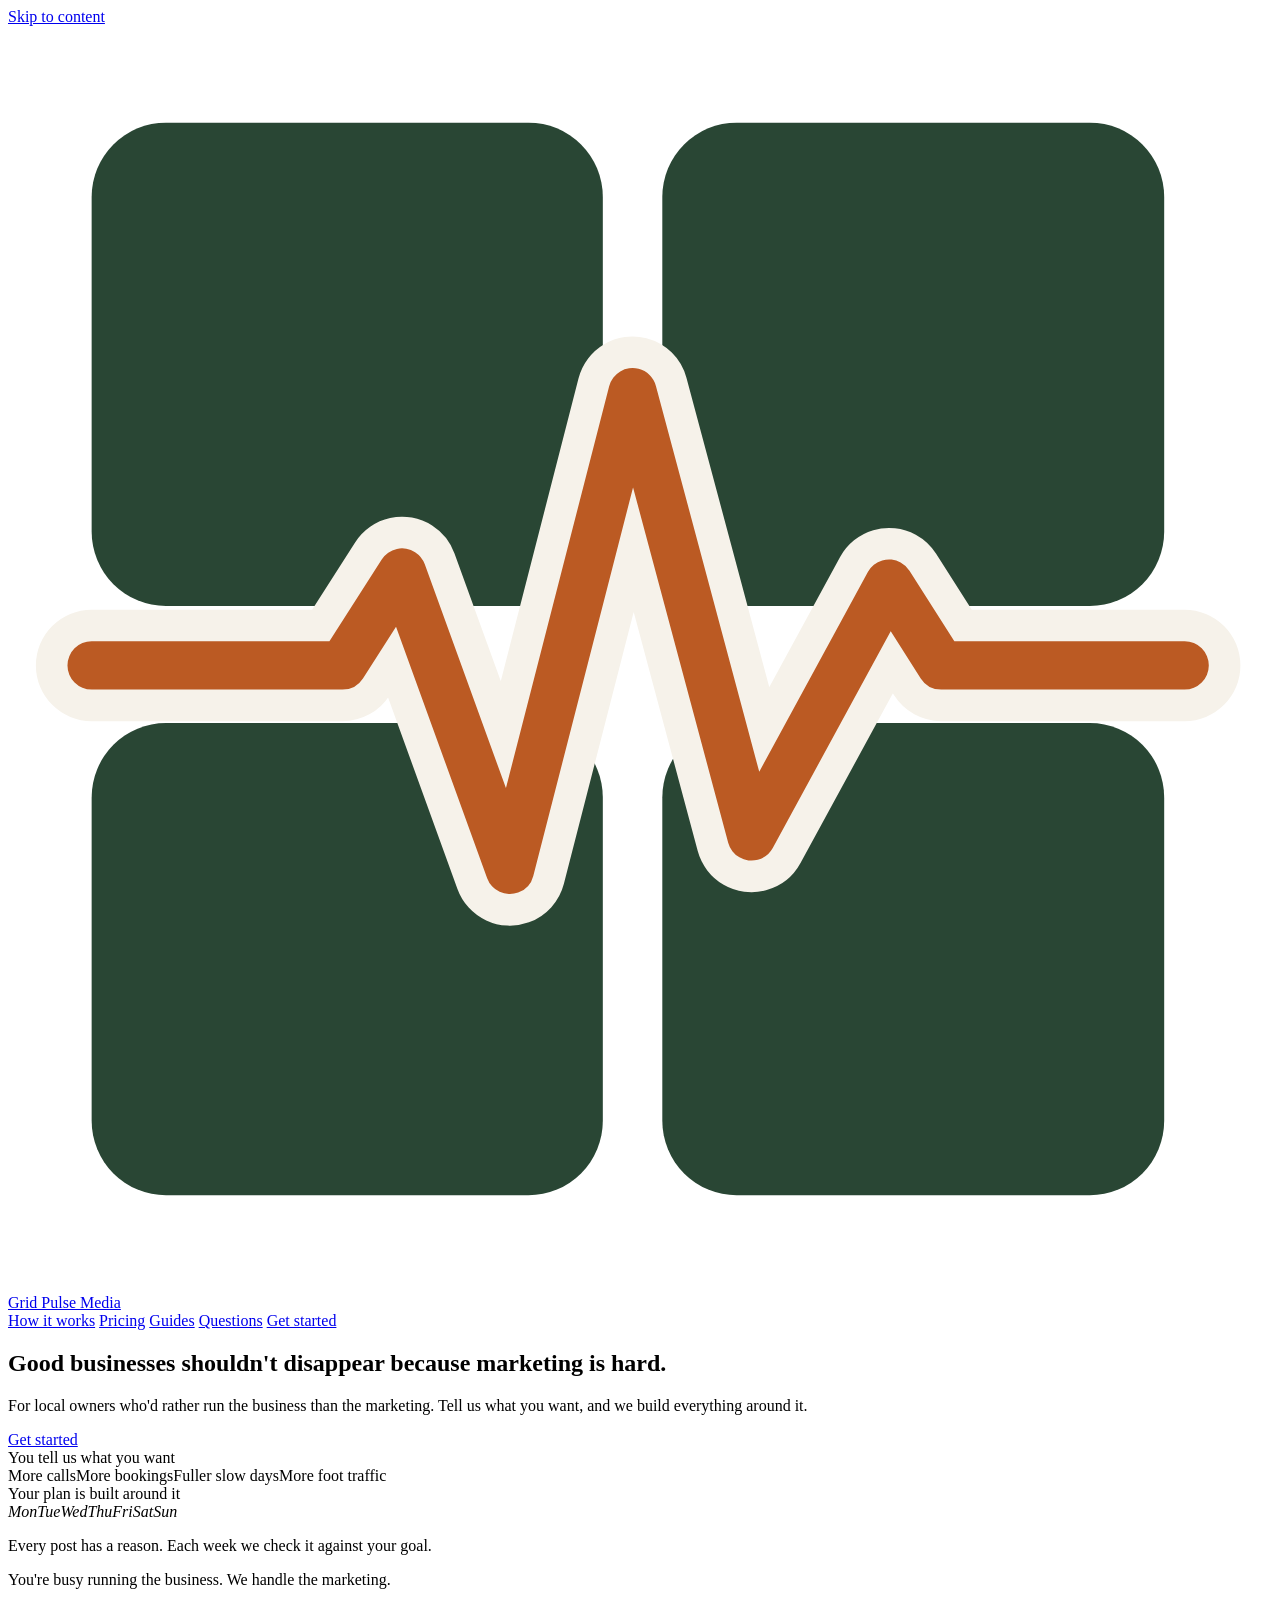
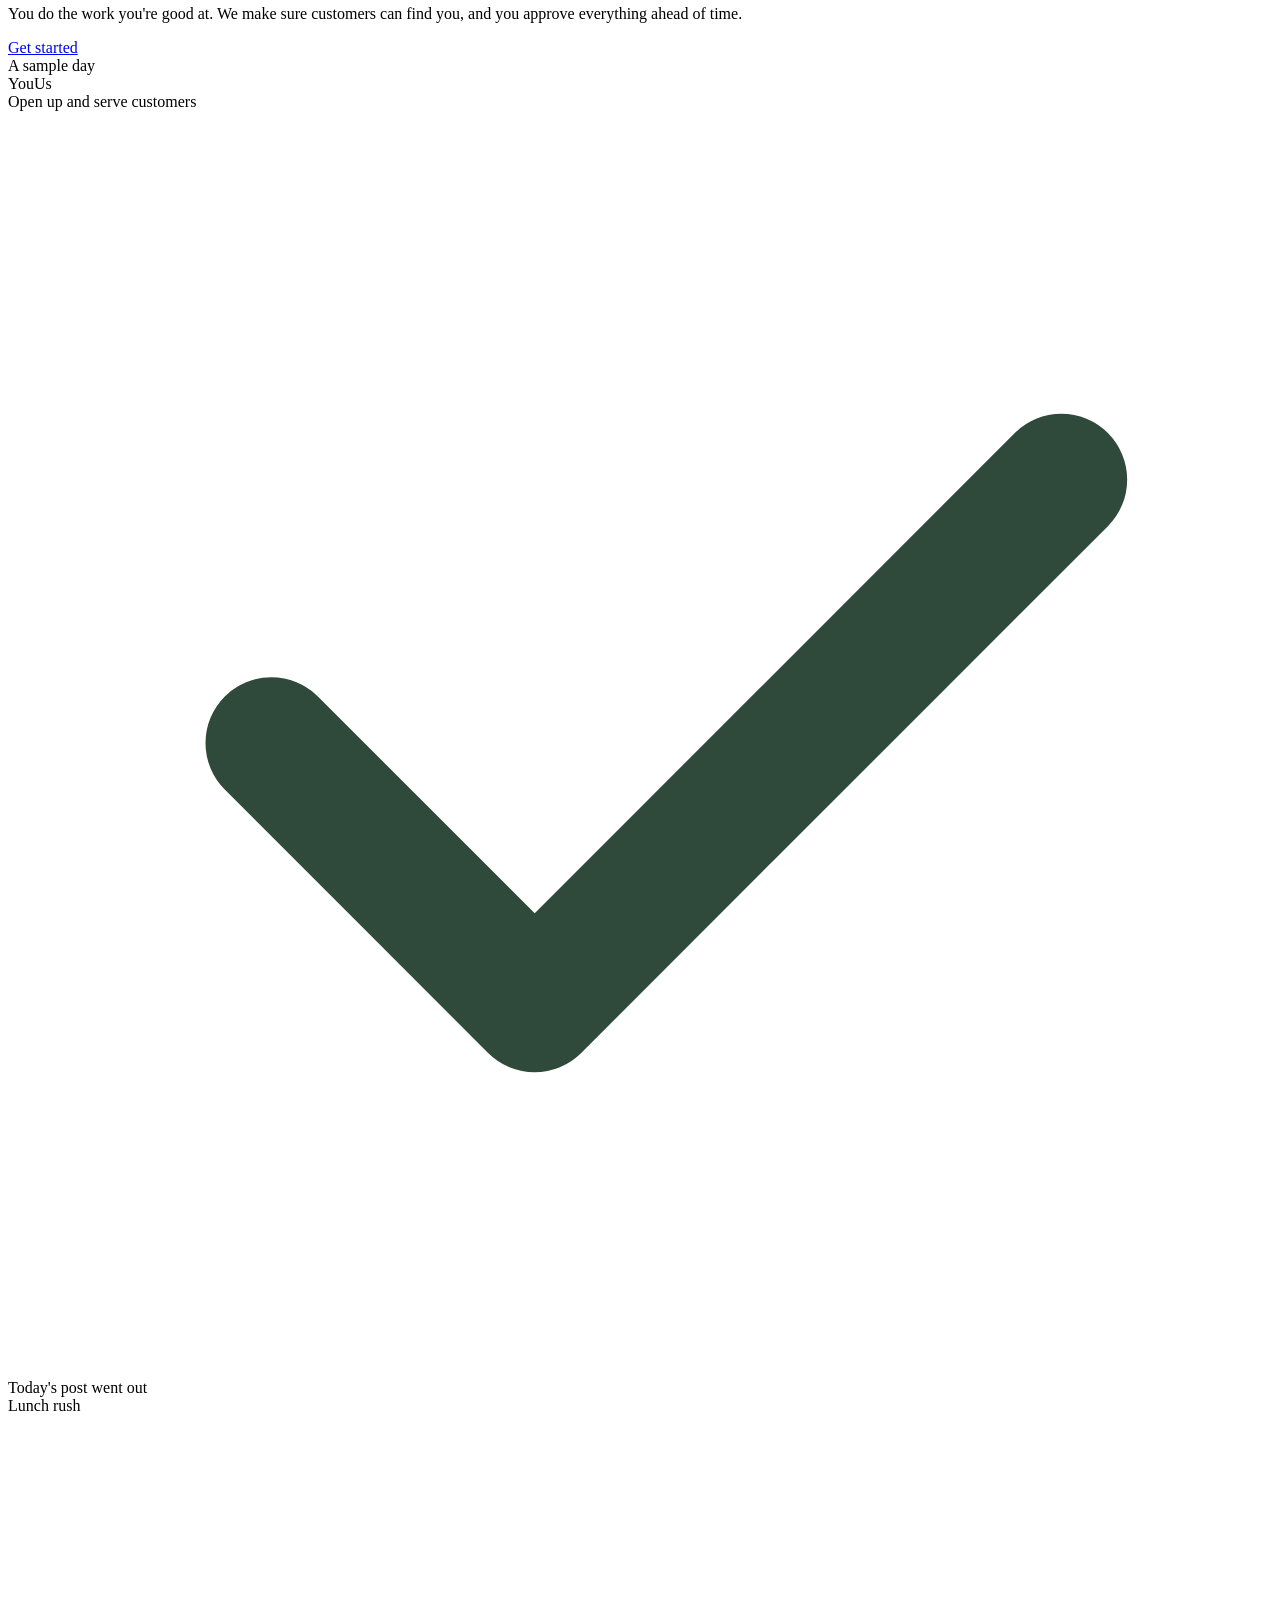
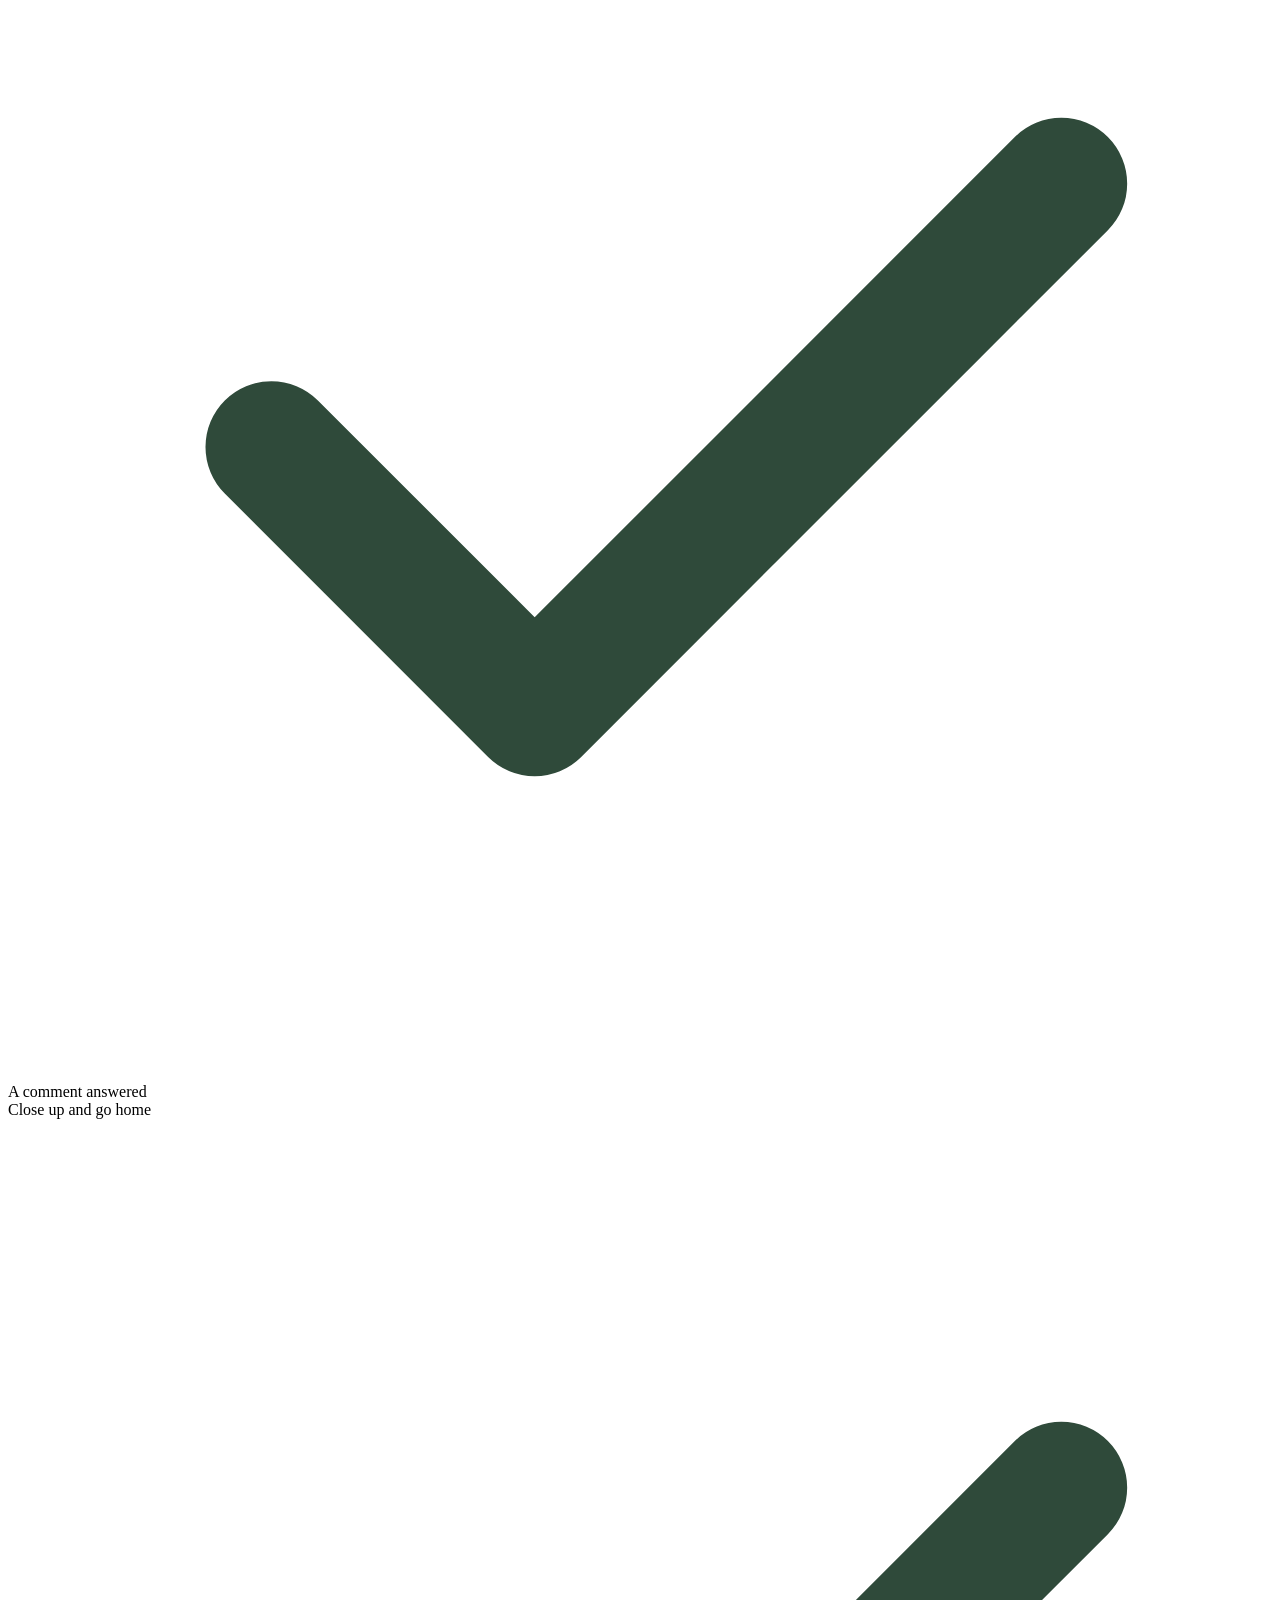
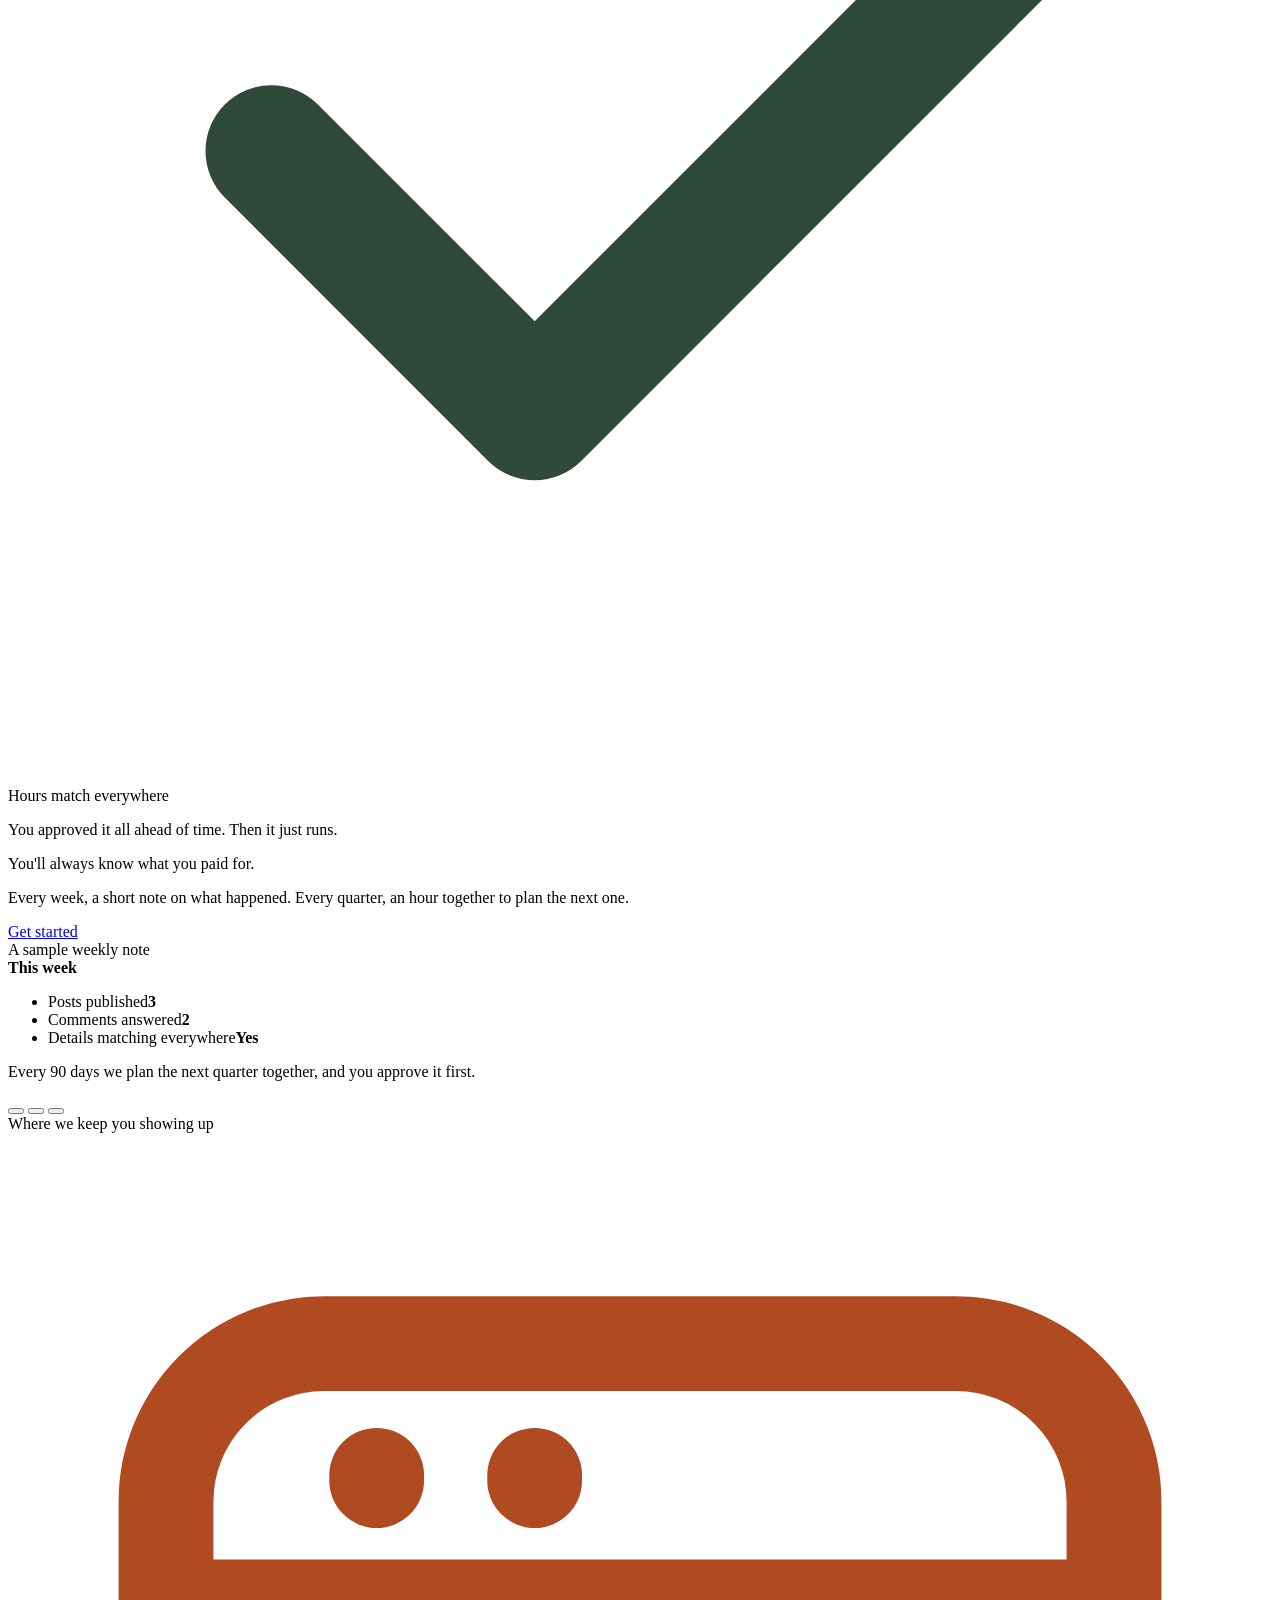
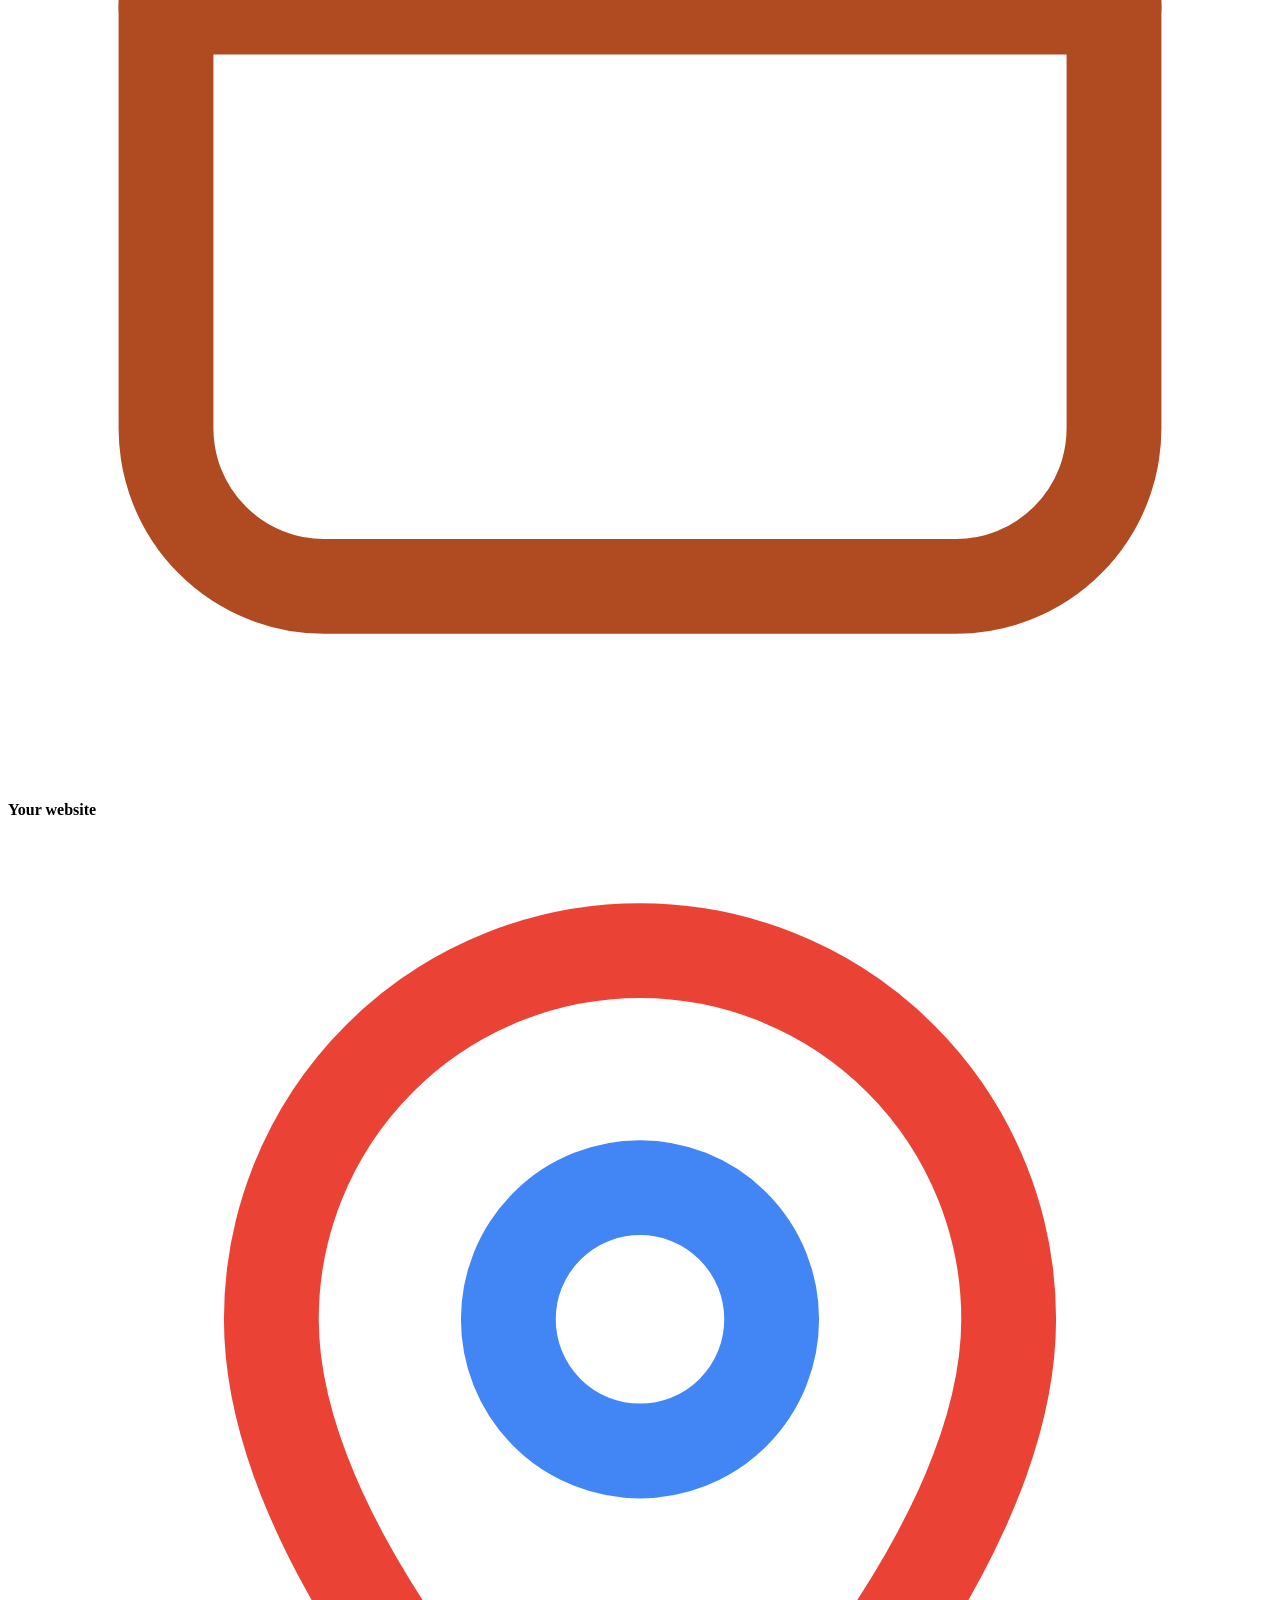
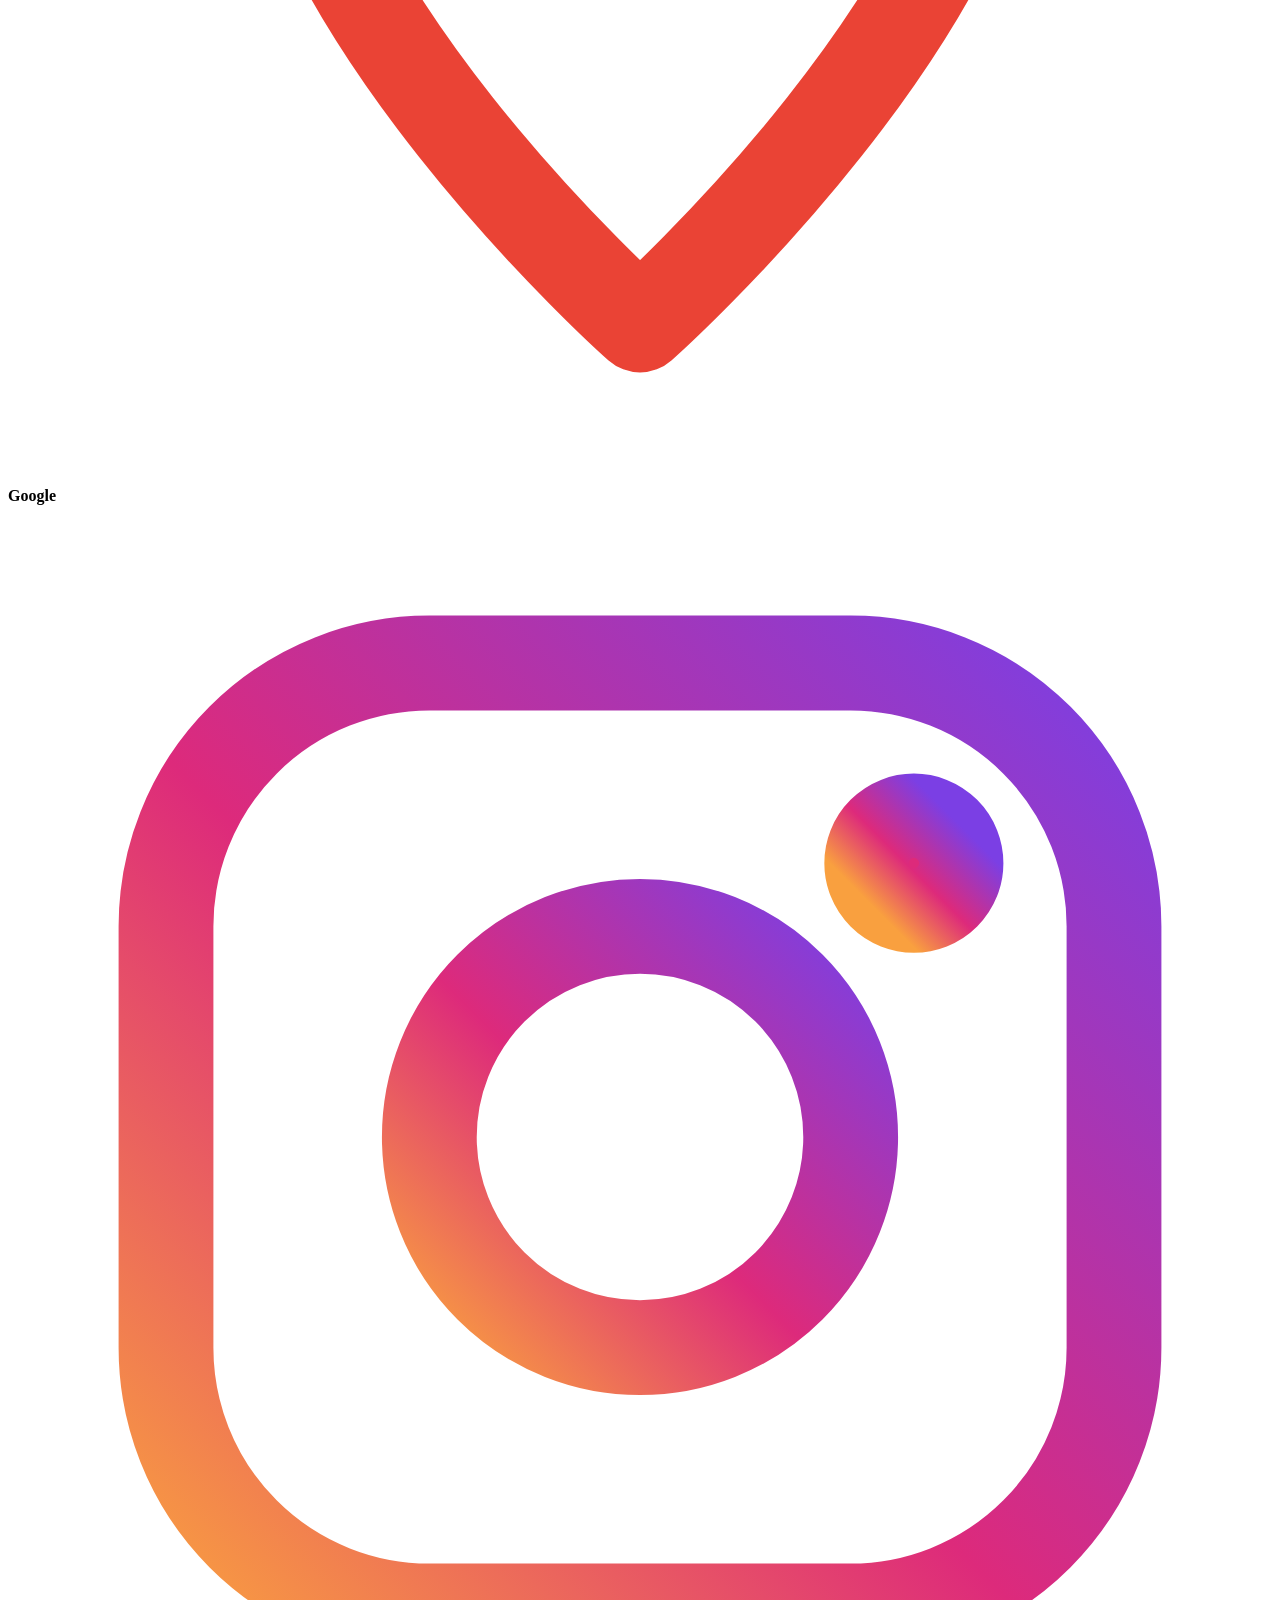
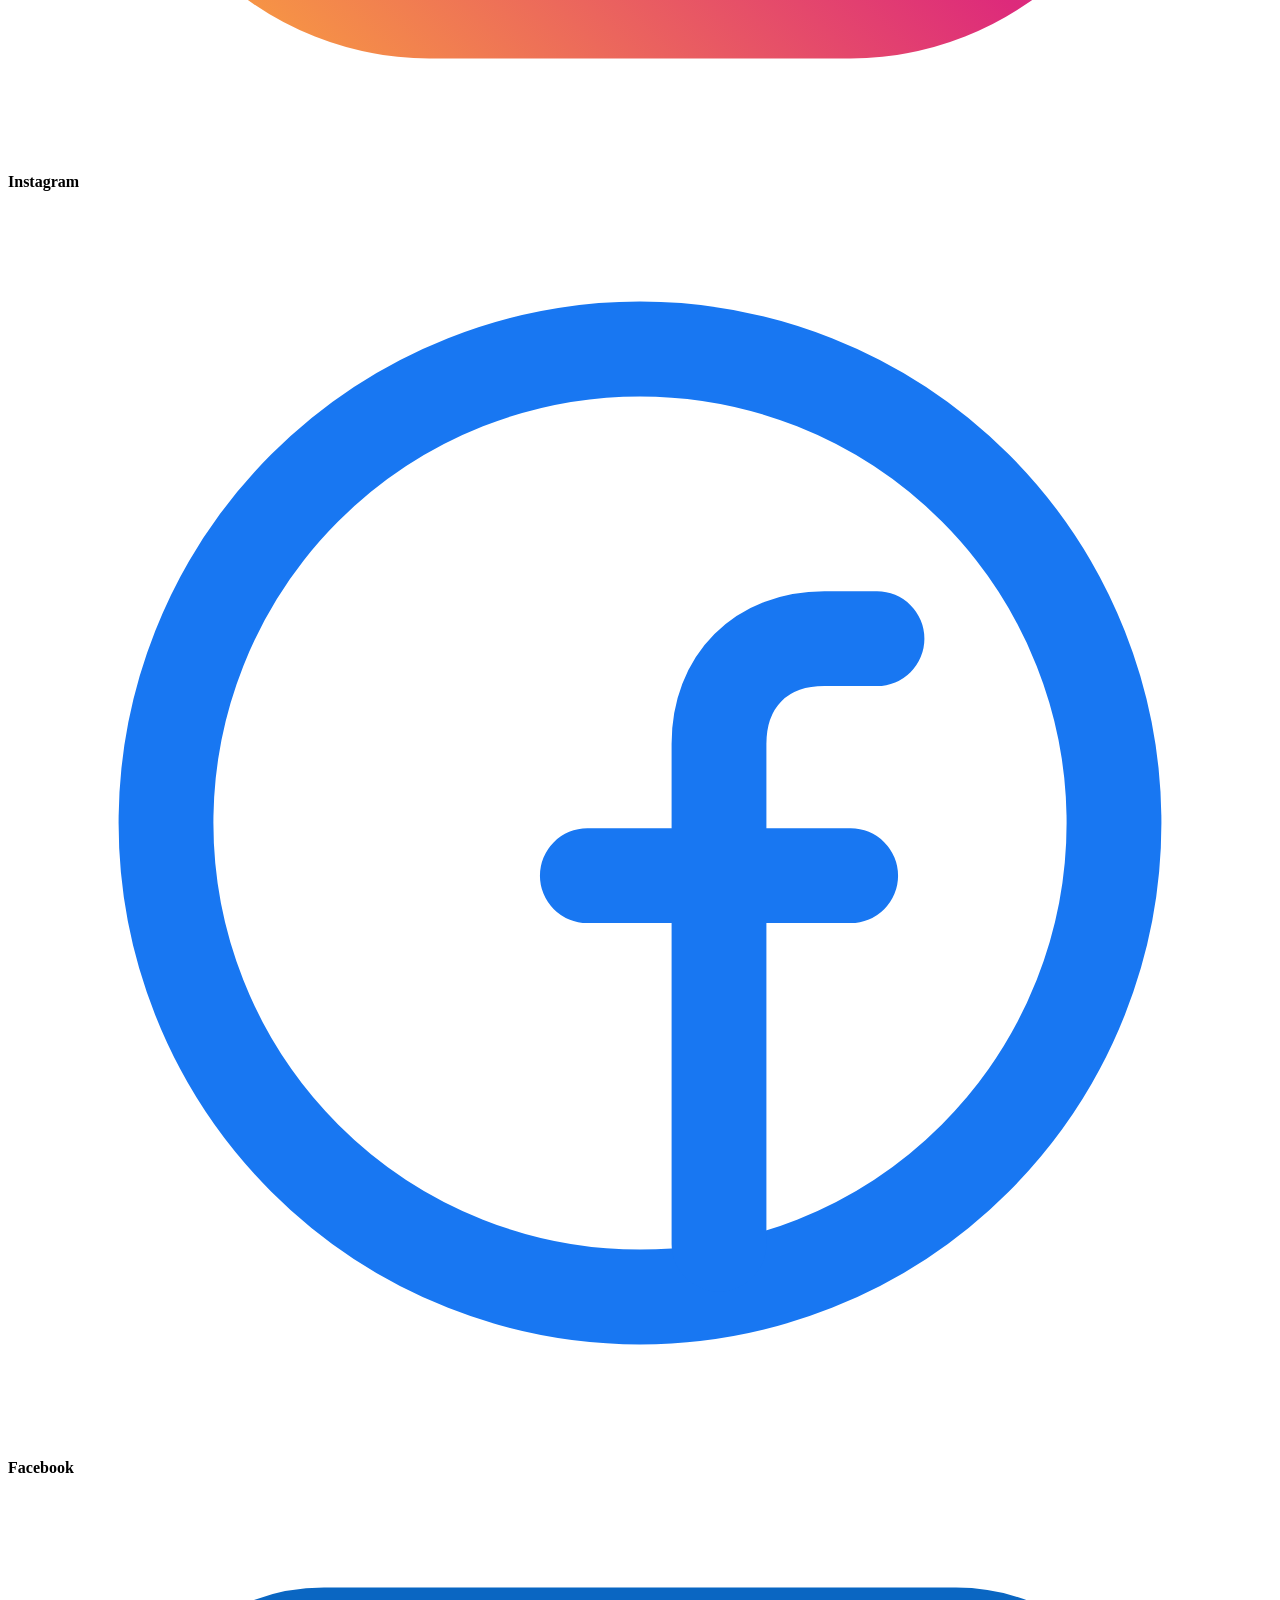
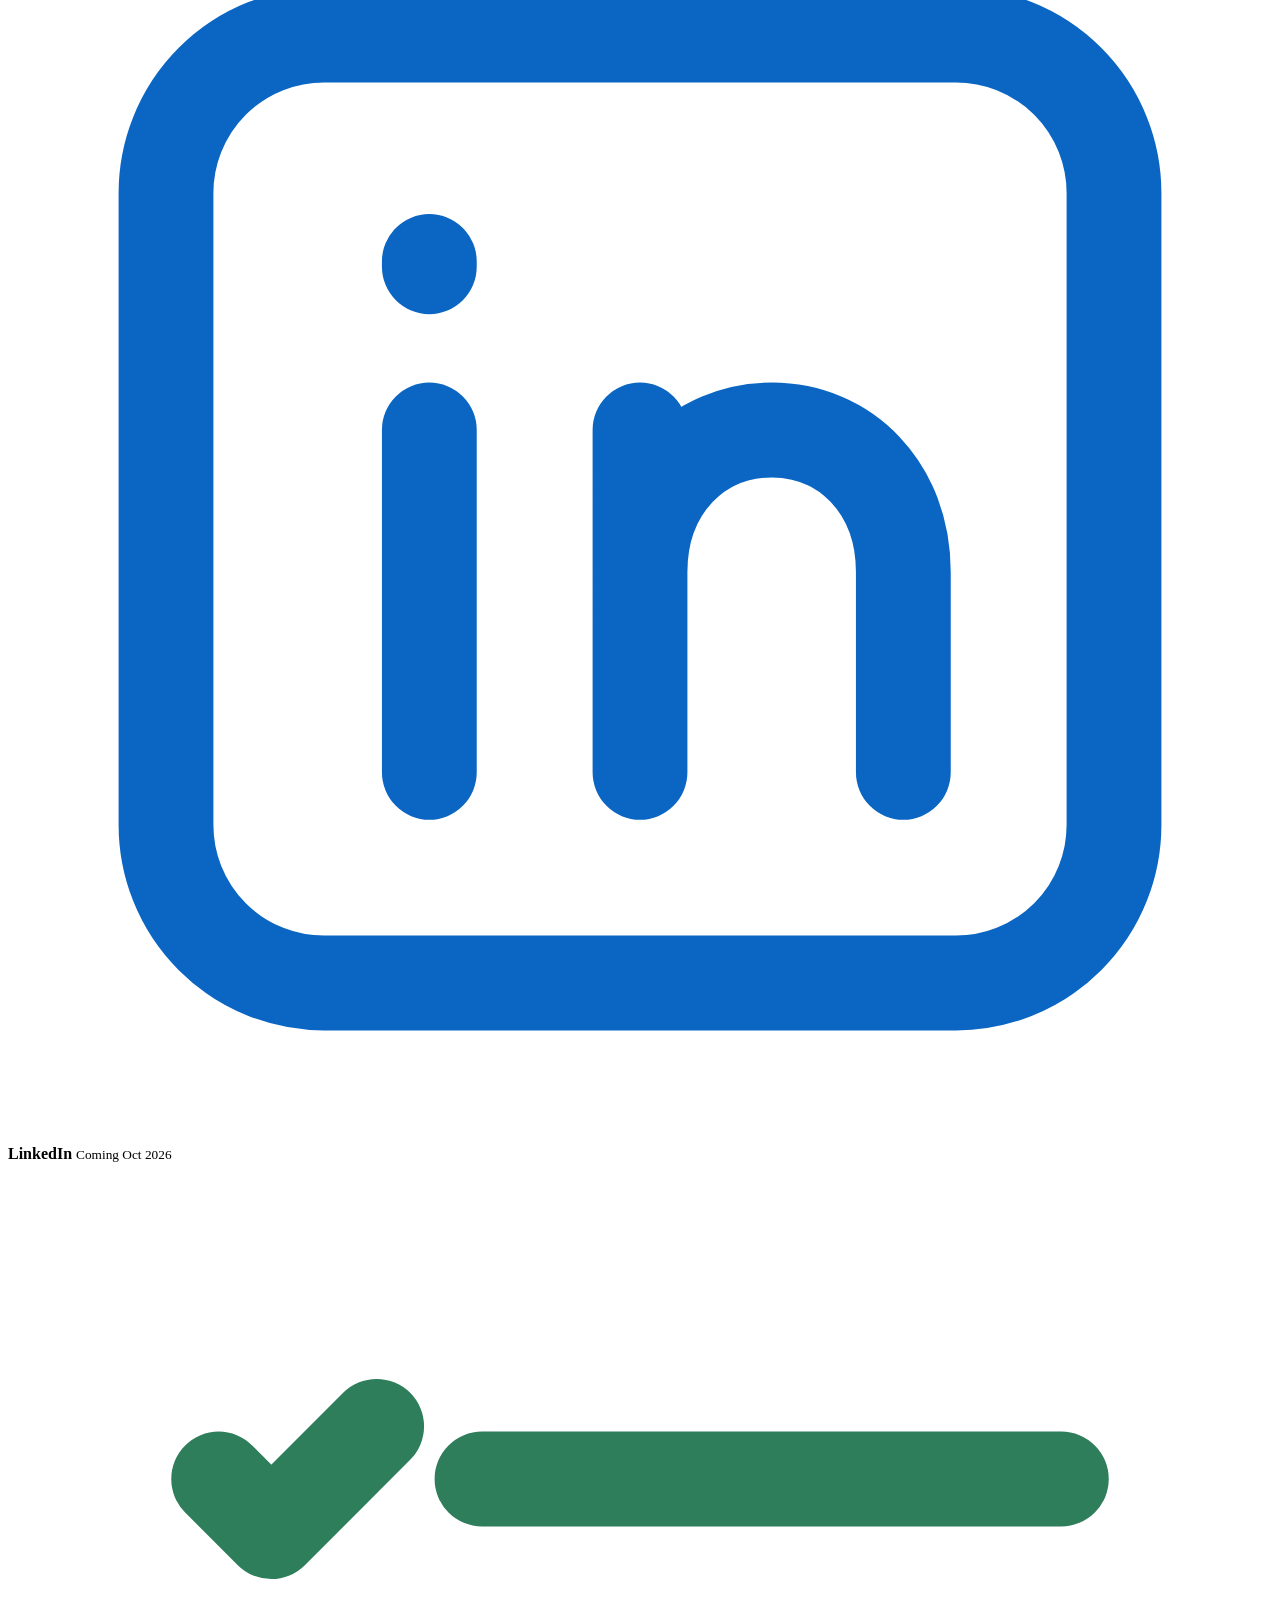
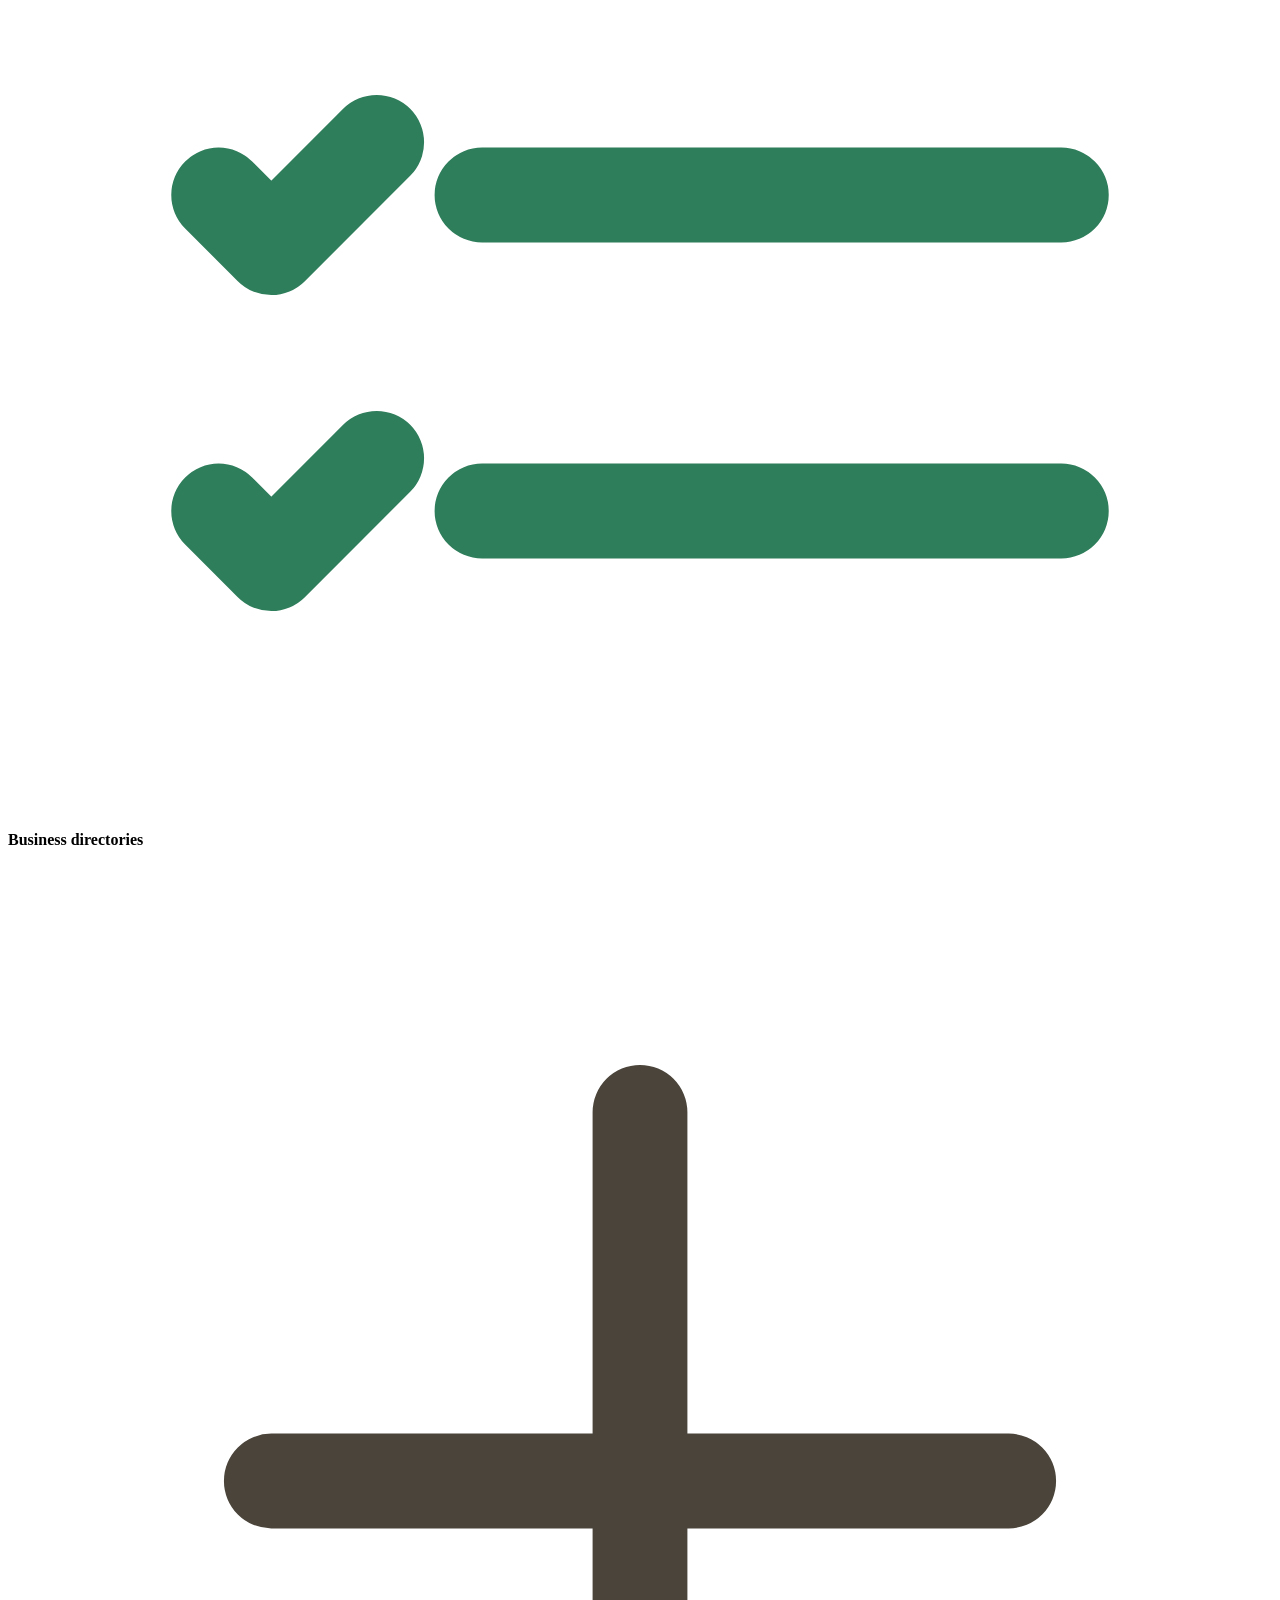
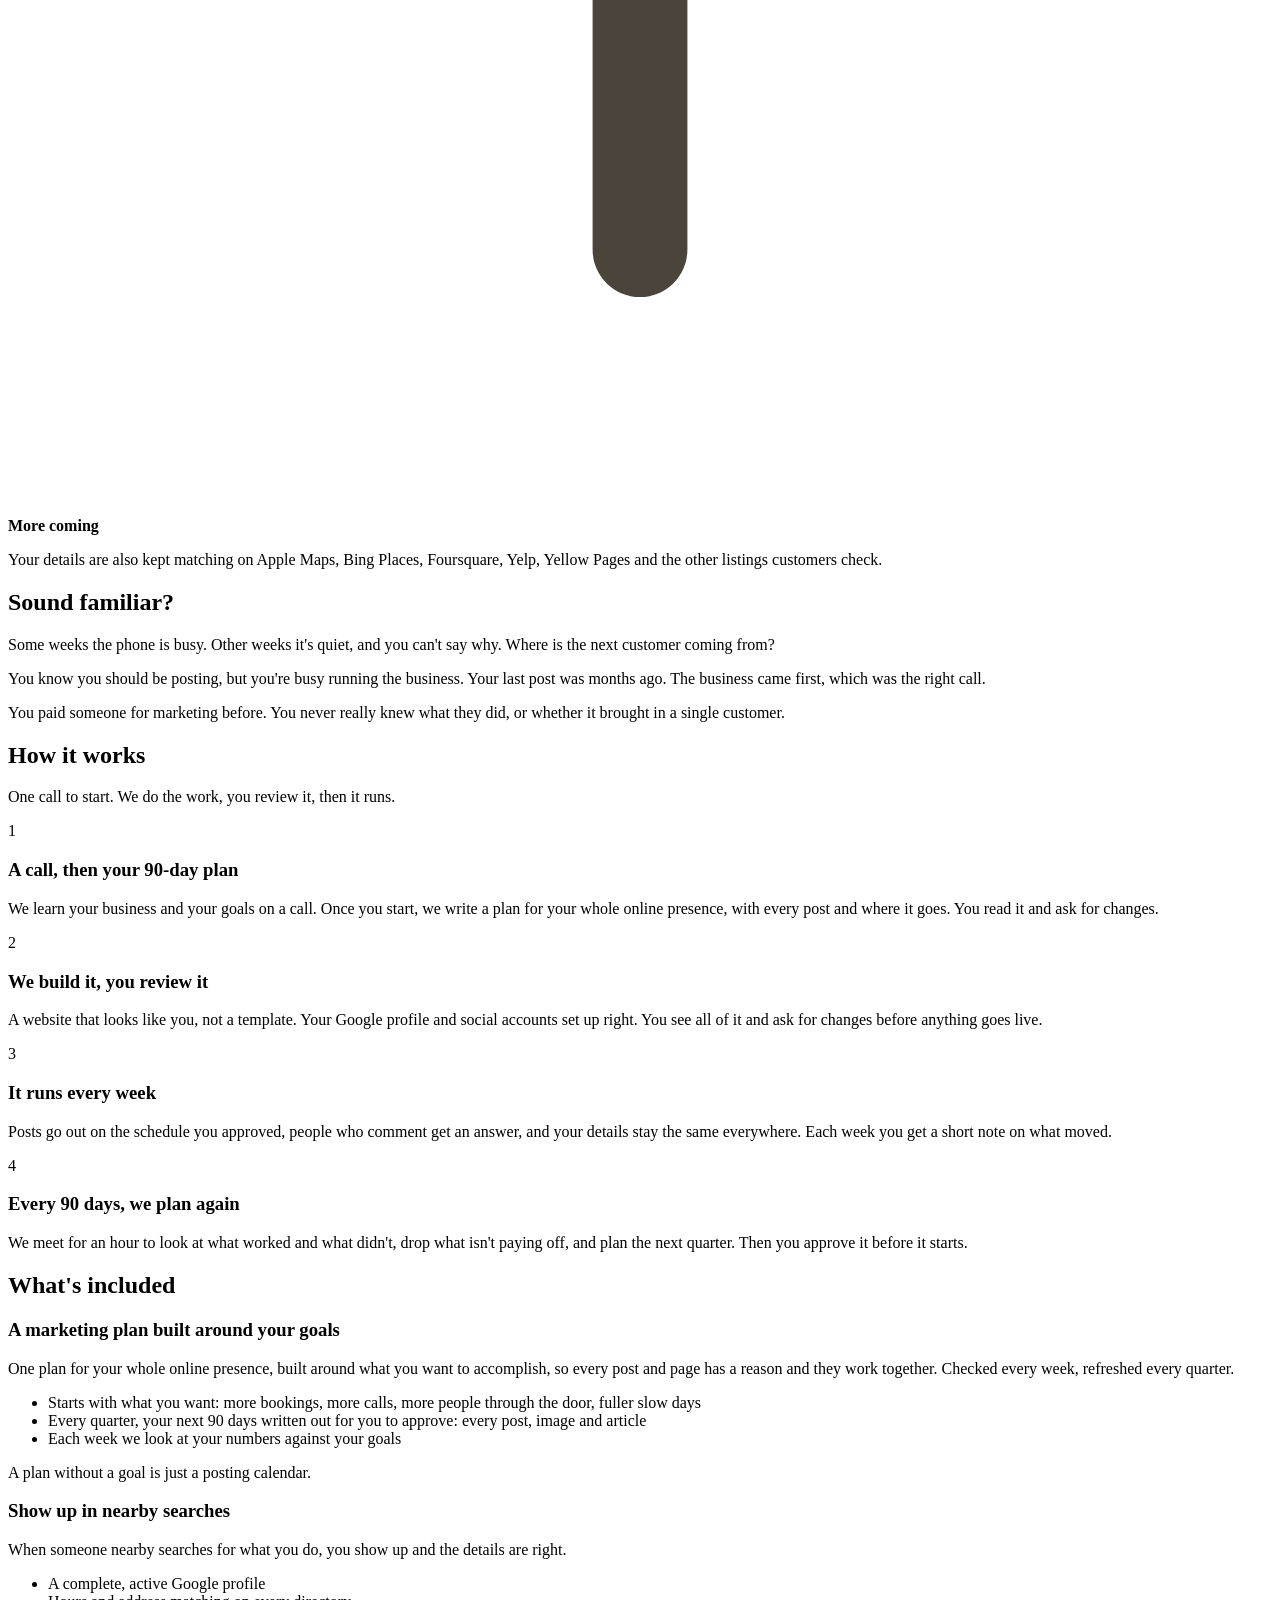
==== commit 6904a6e8: "Home channels: Google live, LinkedIn coming Oct 2026, Business directories in color Co-Authored-By: " ====
--- a/index.html
+++ b/index.html
@@ -113,6 +113,10 @@
         <b>Your website</b>
       </div>
       <div class="channel">
+        <svg viewBox="0 0 24 24" fill="none" stroke="#EA4335" stroke-width="1.8" stroke-linecap="round" stroke-linejoin="round" aria-hidden="true"><path d="M12 21s-7-6.2-7-11.5A7 7 0 0 1 19 9.5C19 14.8 12 21 12 21z"></path><circle cx="12" cy="9.5" r="2.5" stroke="#4285F4"></circle></svg>
+        <b>Google</b>
+      </div>
+      <div class="channel">
         <svg viewBox="0 0 24 24" fill="none" stroke="url(#ig)" stroke-width="1.8" stroke-linecap="round" stroke-linejoin="round" aria-hidden="true"><defs><linearGradient id="ig" x1="0" y1="1" x2="1" y2="0"><stop offset="0" stop-color="#F9A03F"/><stop offset=".45" stop-color="#DD2A7B"/><stop offset="1" stop-color="#7B3FE4"/></linearGradient></defs><rect x="3" y="3" width="18" height="18" rx="5"></rect><circle cx="12" cy="12" r="4"></circle><circle cx="17.2" cy="6.8" r="0.8" fill="#DD2A7B"></circle></svg>
         <b>Instagram</b>
       </div>
@@ -121,13 +125,13 @@
         <b>Facebook</b>
       </div>
       <div class="channel">
-        <svg viewBox="0 0 24 24" fill="none" stroke="#1E1B16" stroke-width="1.8" stroke-linecap="round" stroke-linejoin="round" aria-hidden="true"><path d="M9 6h11M9 12h11M9 18h11"></path><path d="M4 6l1 1 2-2M4 12l1 1 2-2M4 18l1 1 2-2"></path></svg>
-        <b>Your listings</b>
-      </div>
-      <div class="channel">
-        <svg viewBox="0 0 24 24" fill="none" stroke="#1E1B16" stroke-width="1.8" stroke-linecap="round" stroke-linejoin="round" aria-hidden="true"><path d="M12 21s-7-6.2-7-11.5A7 7 0 0 1 19 9.5C19 14.8 12 21 12 21z"></path><circle cx="12" cy="9.5" r="2.5"></circle></svg>
-        <b>Google</b>
+        <svg viewBox="0 0 24 24" fill="none" stroke="#0A66C2" stroke-width="1.8" stroke-linecap="round" stroke-linejoin="round" aria-hidden="true"><rect x="3" y="3" width="18" height="18" rx="3"></rect><path d="M8 10.5V17M8 7.3v.1M12 17v-6.5M12 13.2c0-1.6 1.1-2.7 2.5-2.7s2.5 1.1 2.5 2.7V17"></path></svg>
+        <b>LinkedIn</b>
         <small>Coming Oct 2026</small>
+      </div>
+      <div class="channel">
+        <svg viewBox="0 0 24 24" fill="none" stroke="#2E7D5B" stroke-width="1.8" stroke-linecap="round" stroke-linejoin="round" aria-hidden="true"><path d="M9 6h11M9 12h11M9 18h11"></path><path d="M4 6l1 1 2-2M4 12l1 1 2-2M4 18l1 1 2-2"></path></svg>
+        <b>Business directories</b>
       </div>
       <div class="channel more">
         <svg viewBox="0 0 24 24" fill="none" stroke="#4A443A" stroke-width="1.8" stroke-linecap="round" stroke-linejoin="round" aria-hidden="true"><path d="M12 5v14M5 12h14"></path></svg>
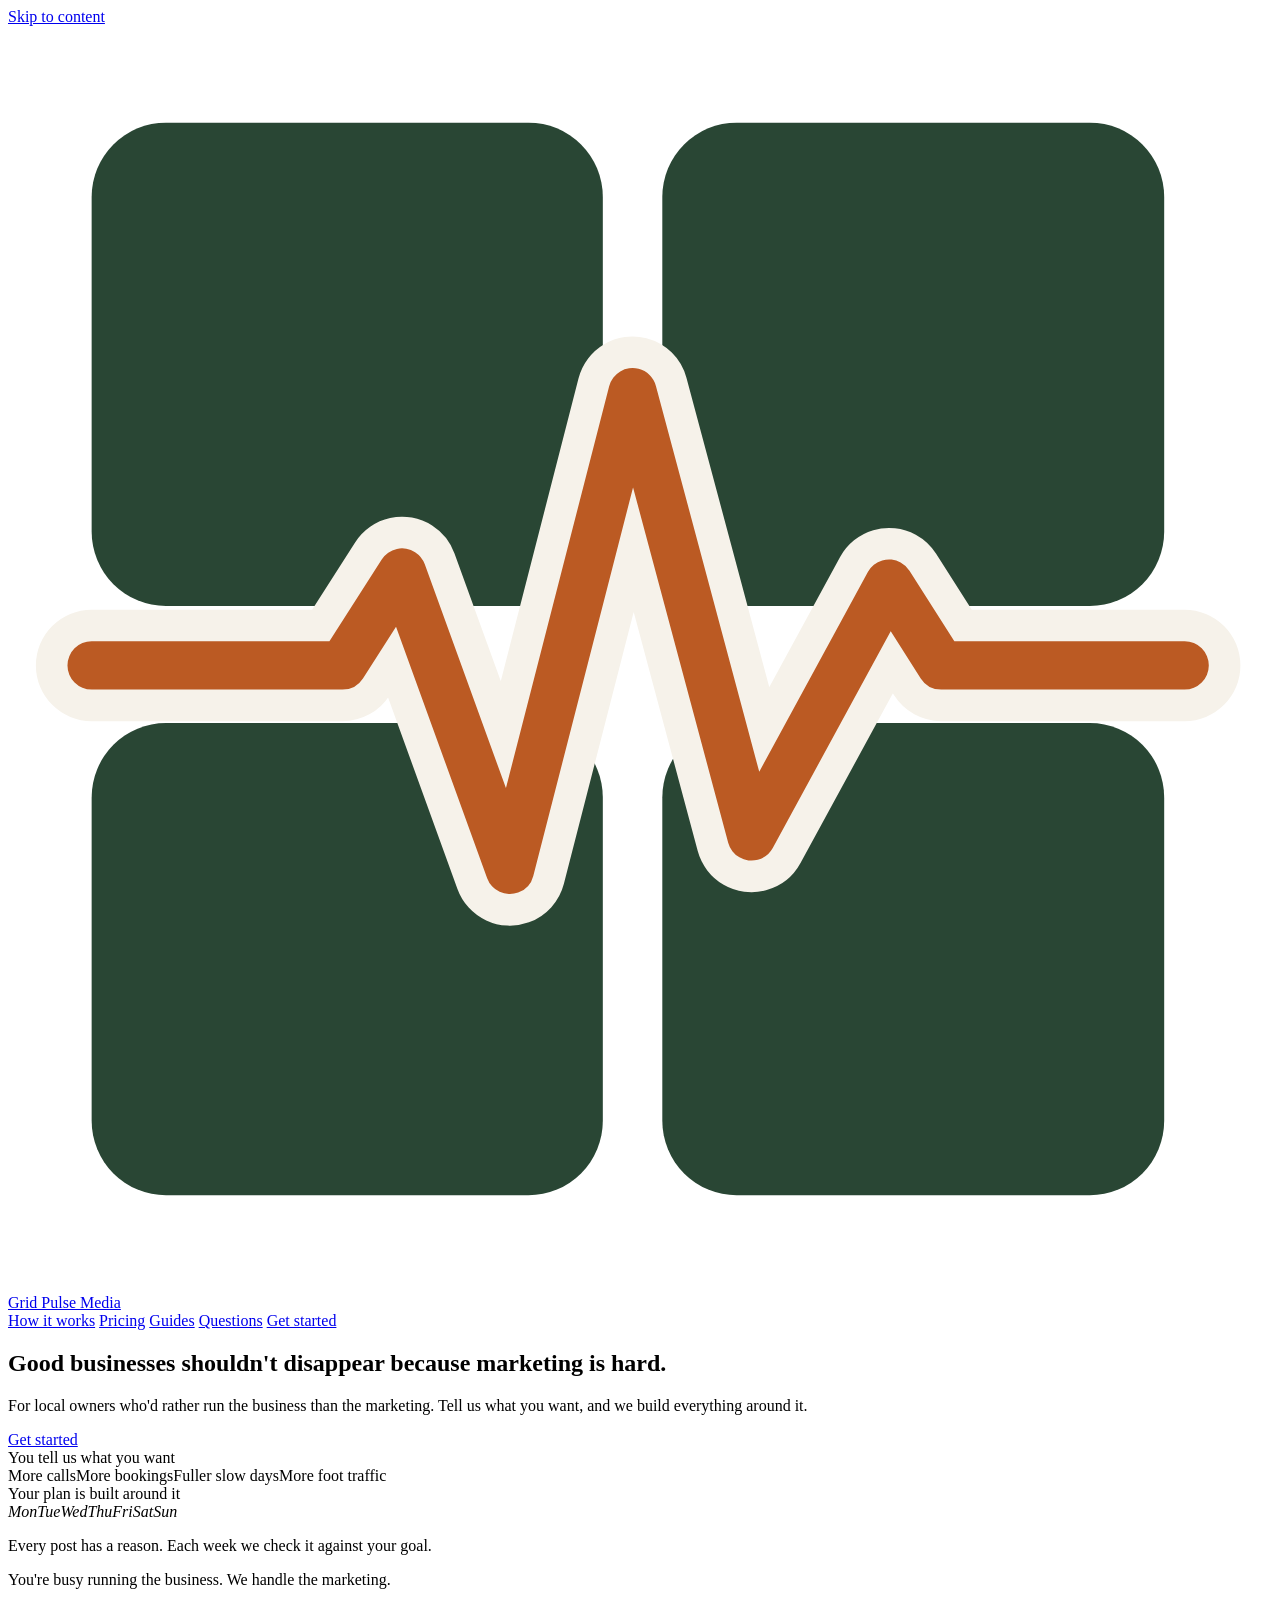
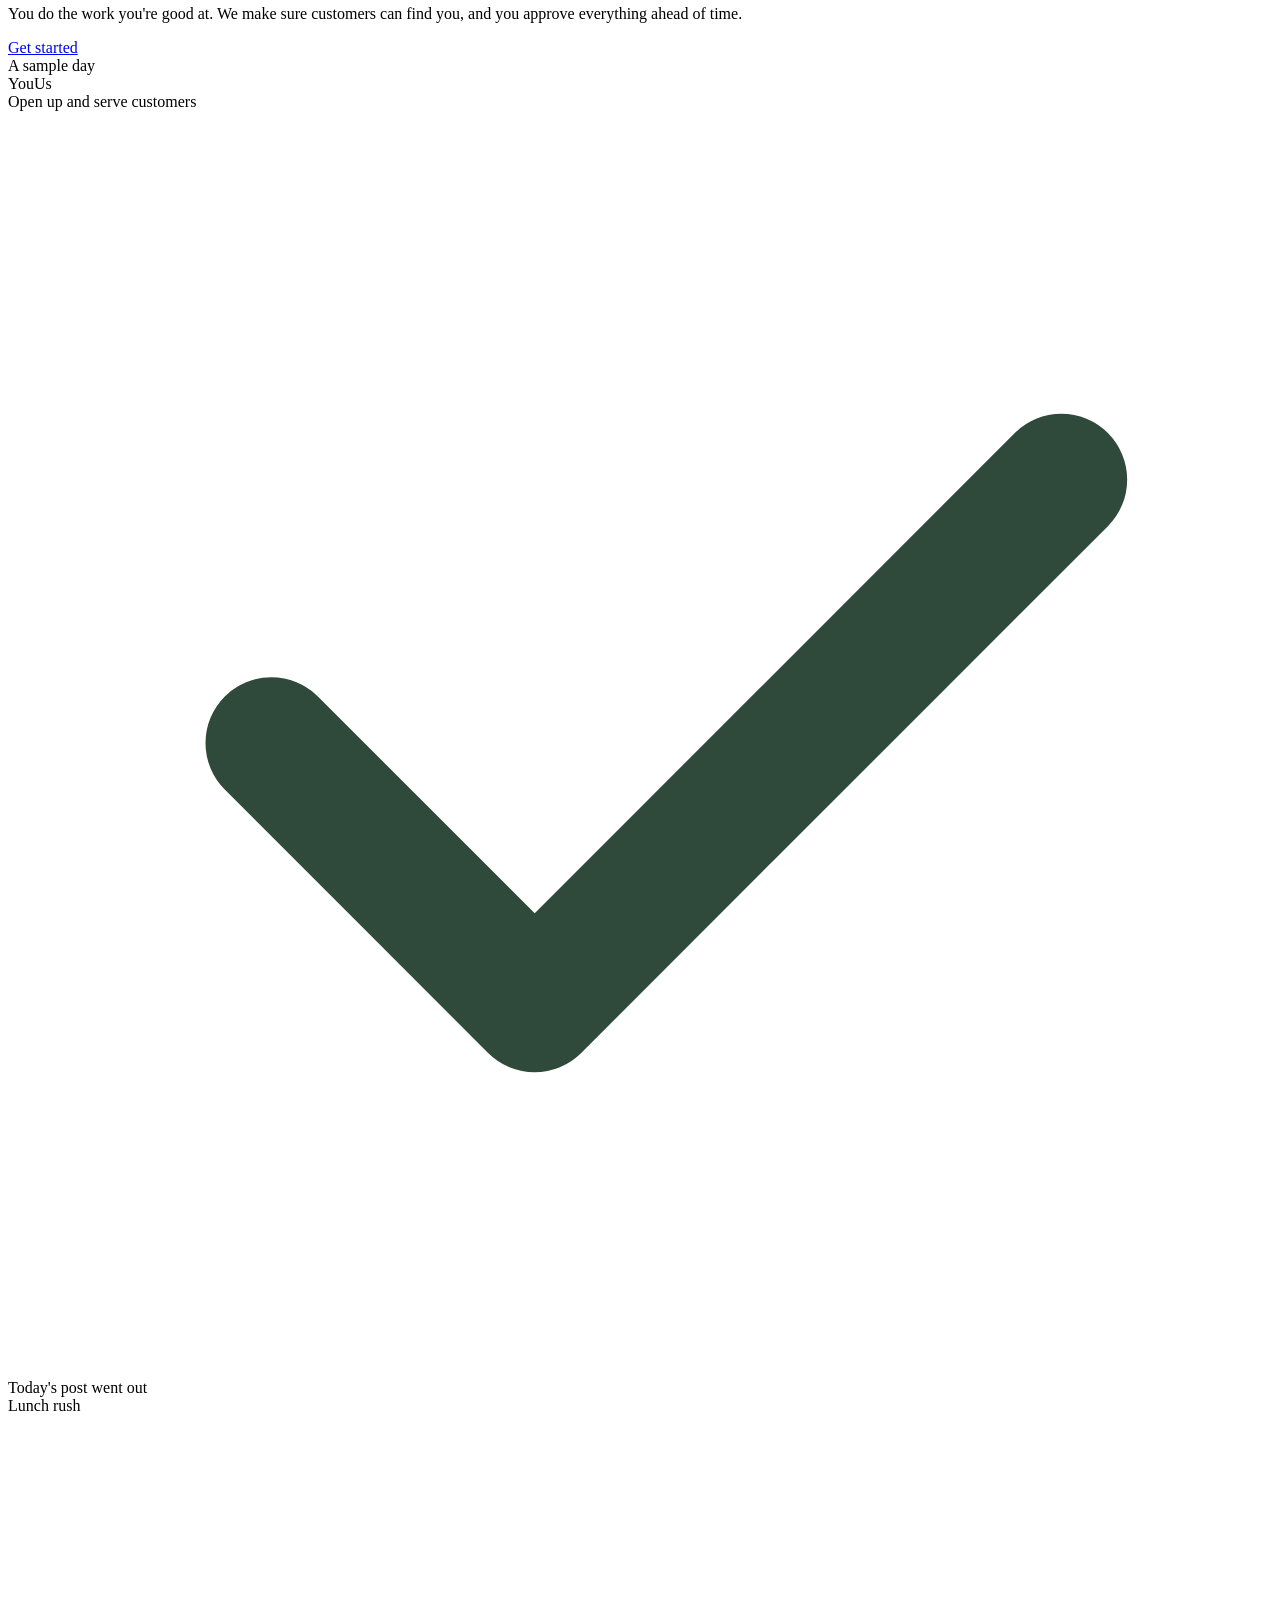
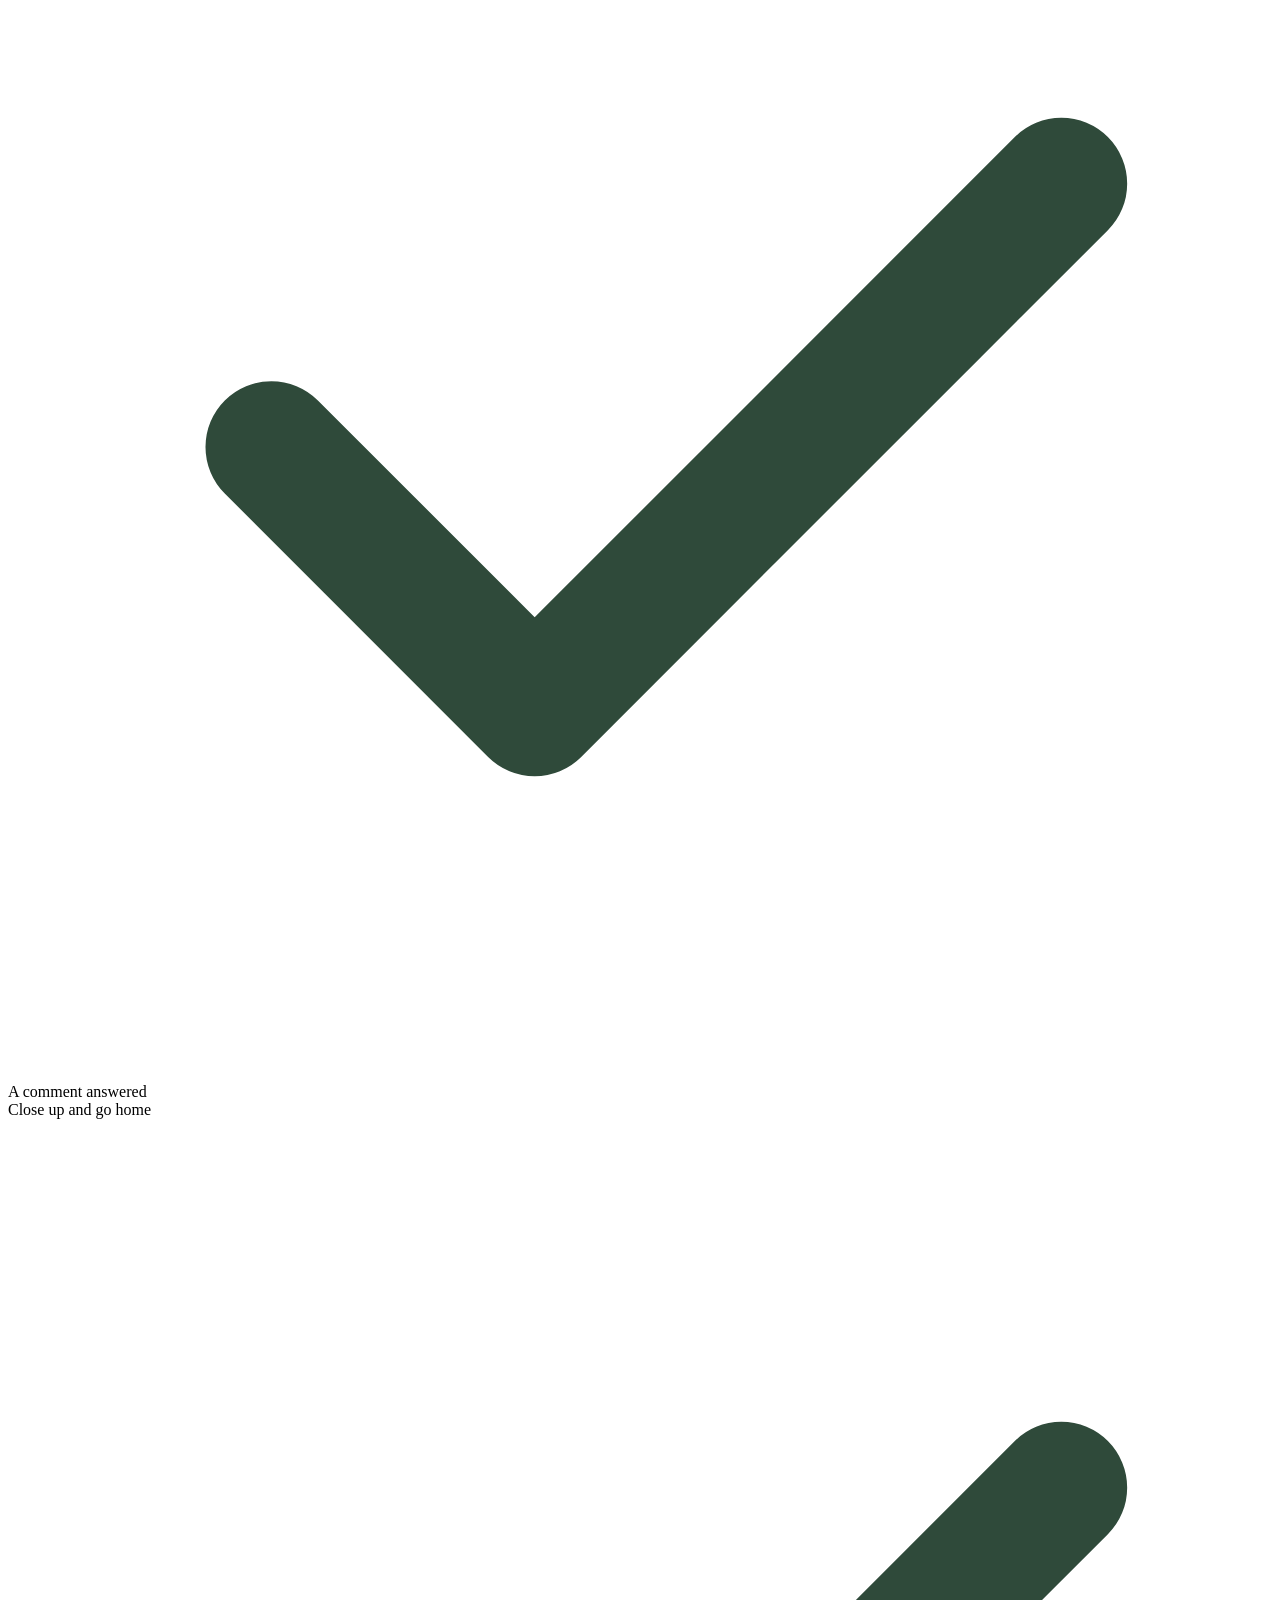
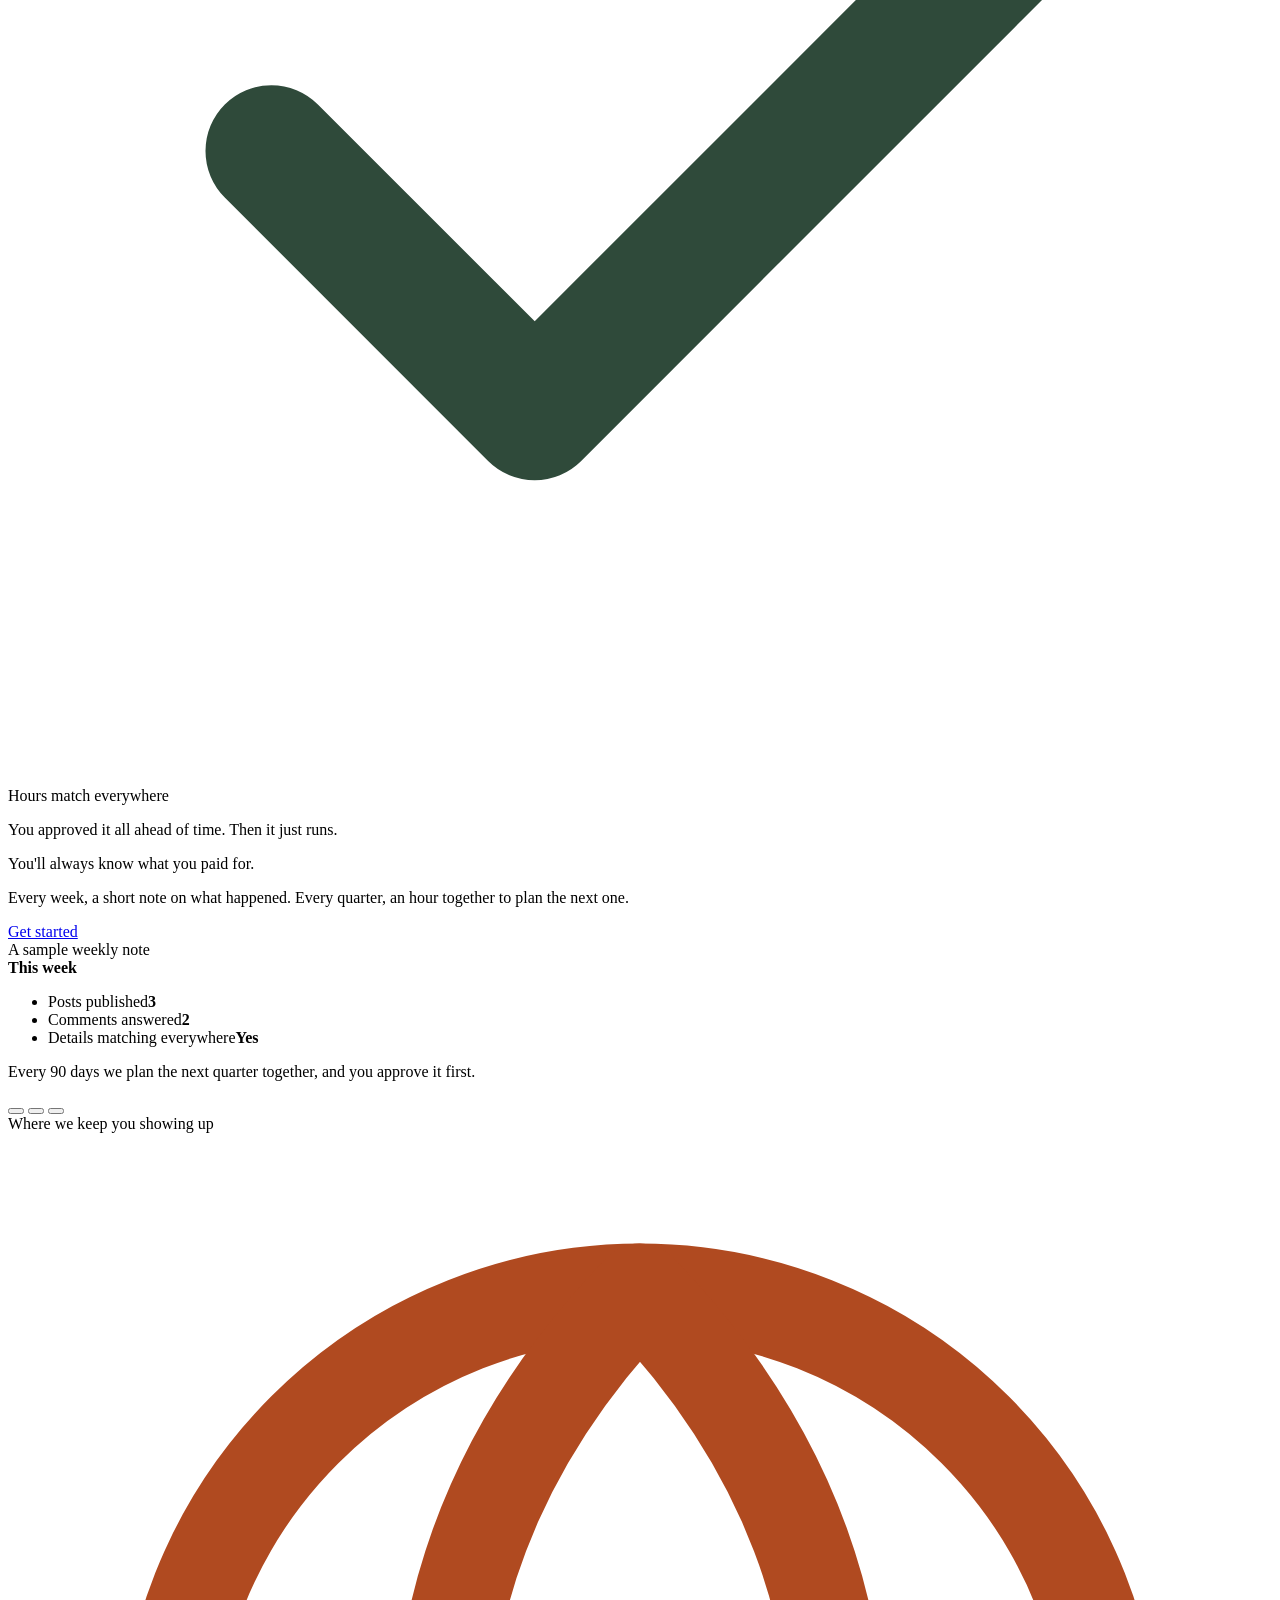
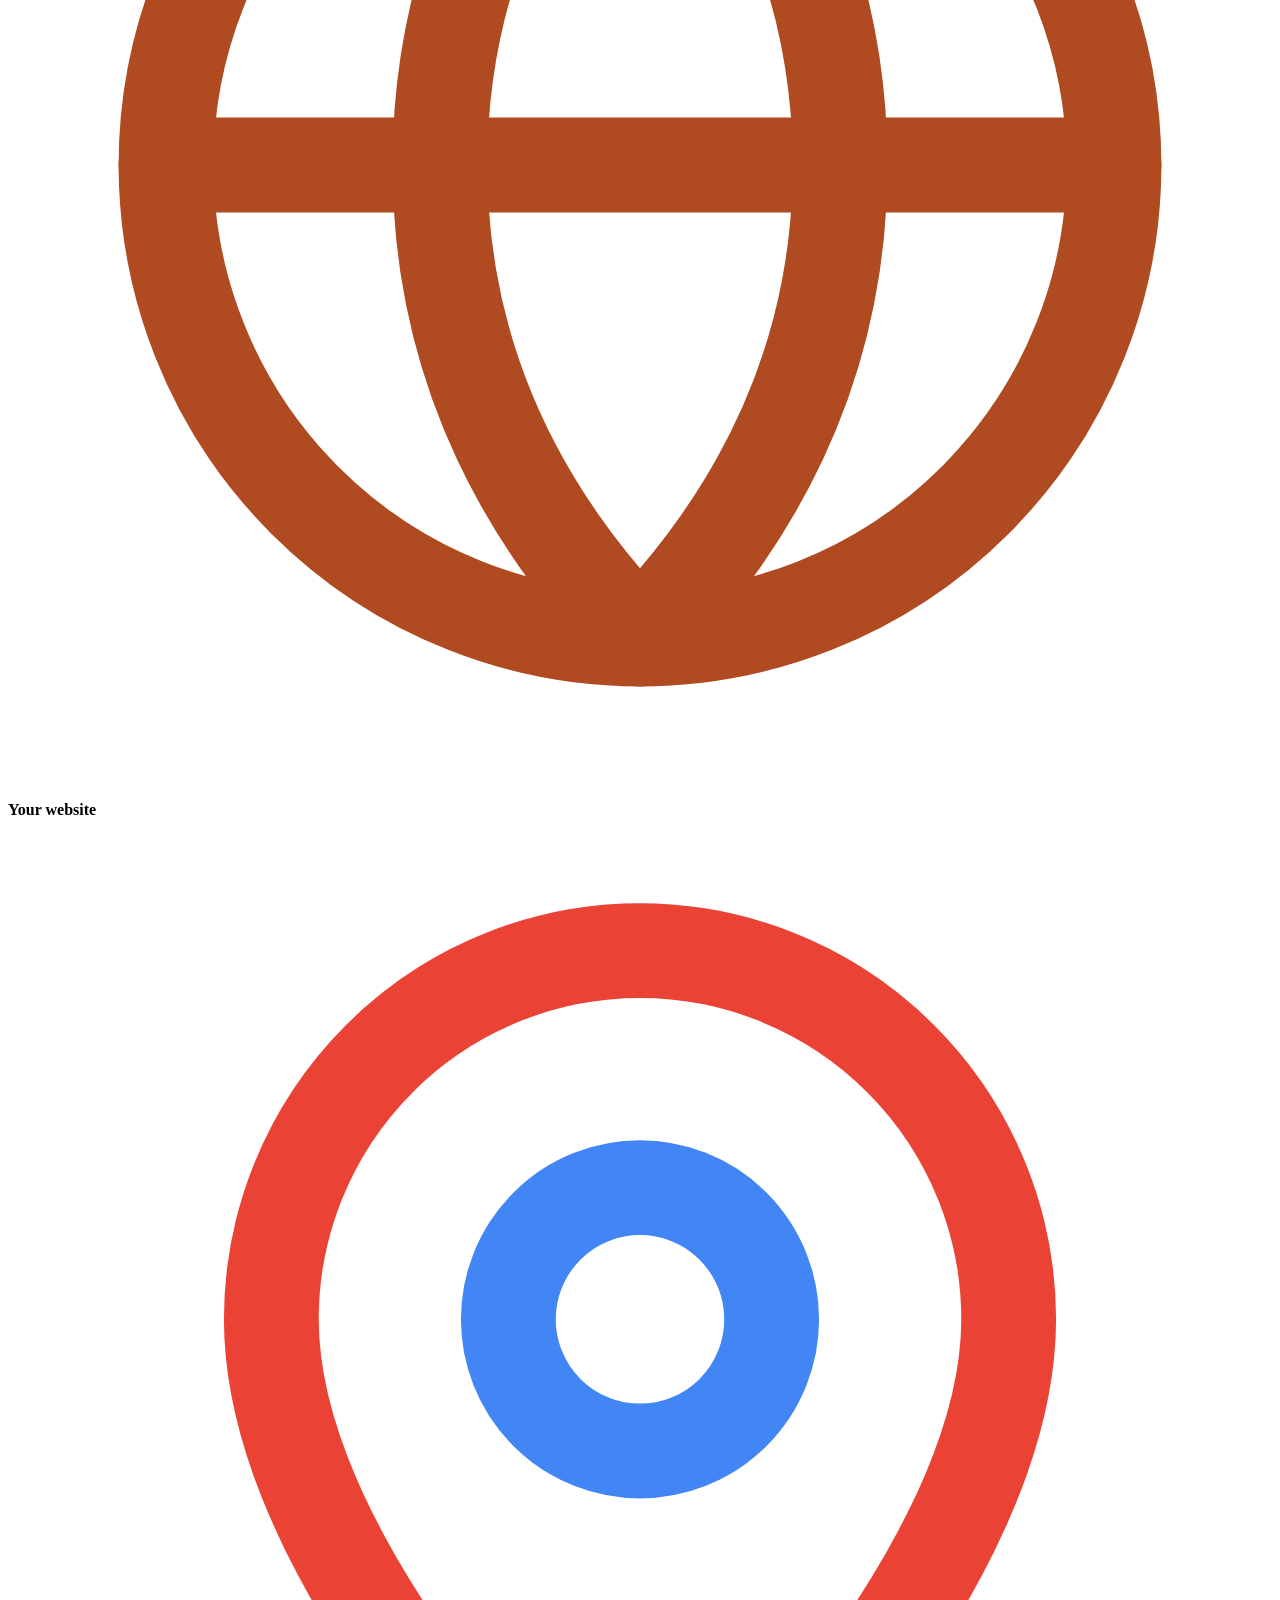
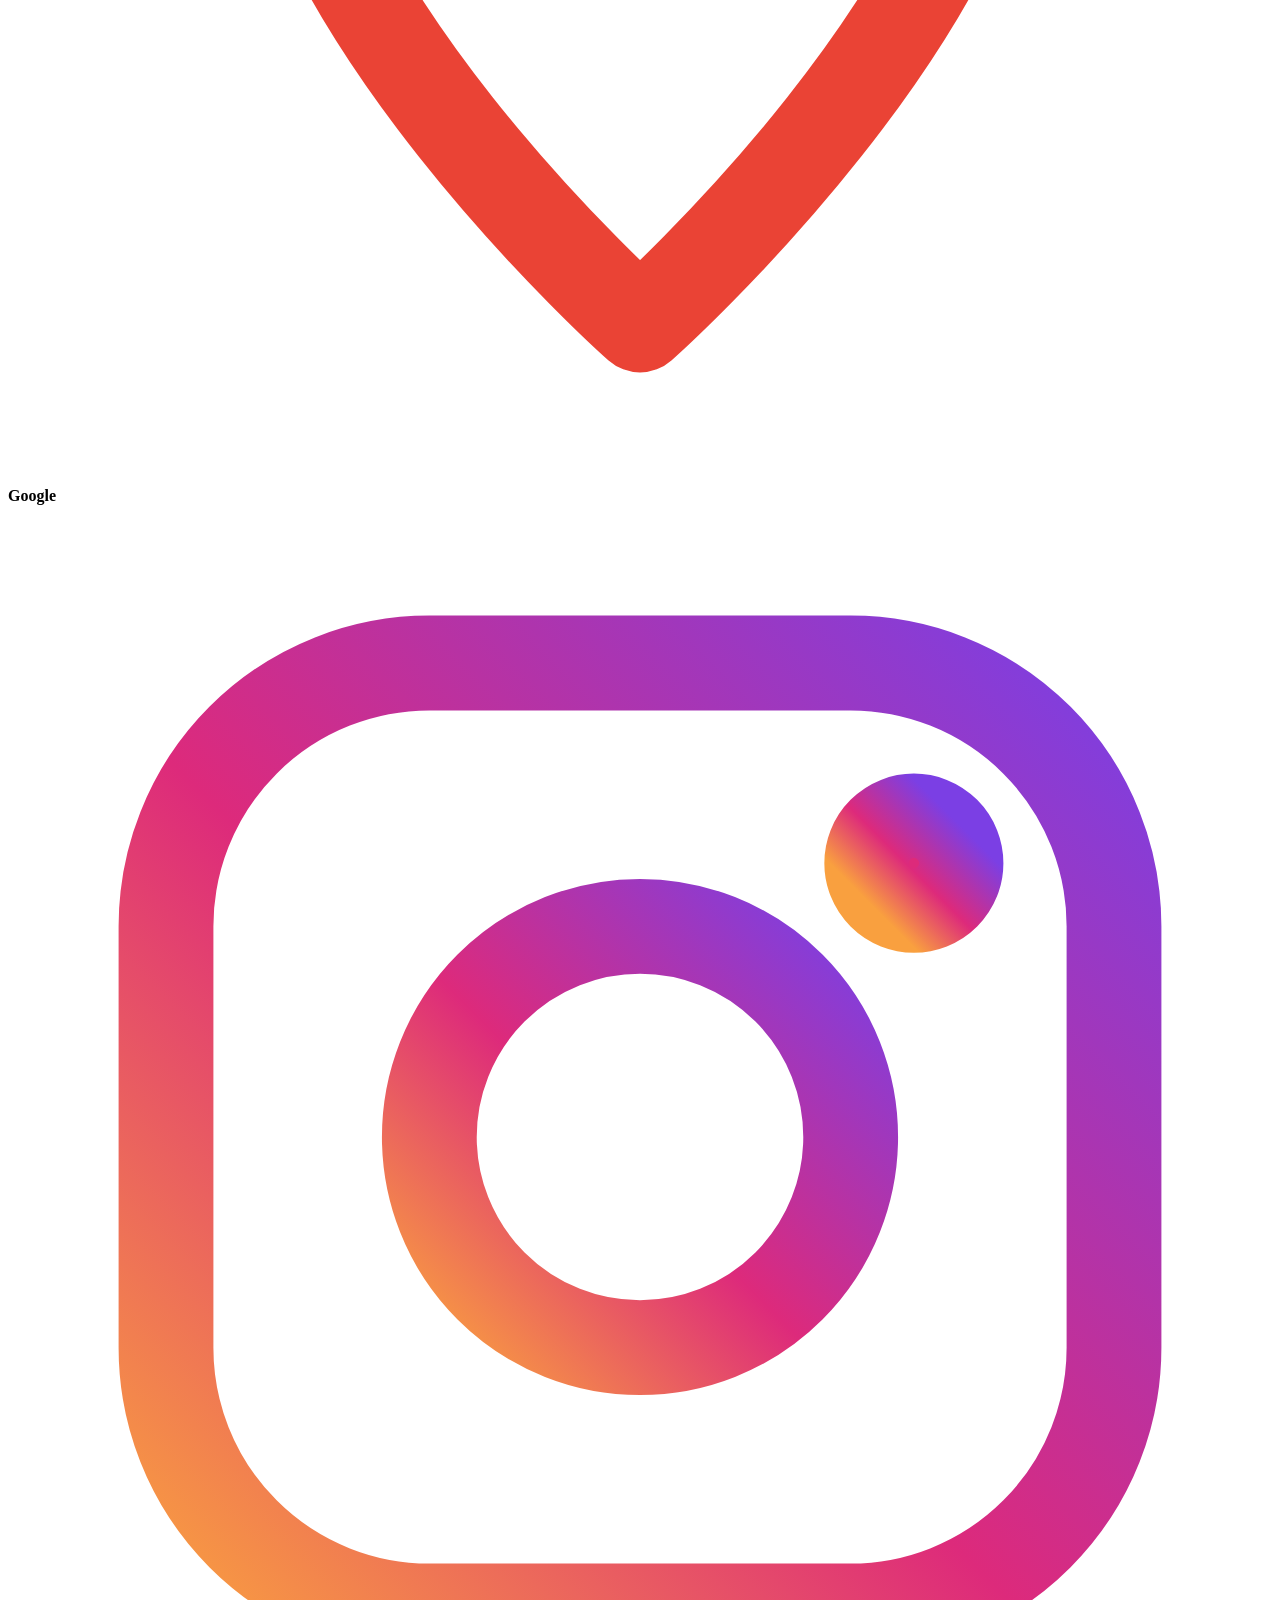
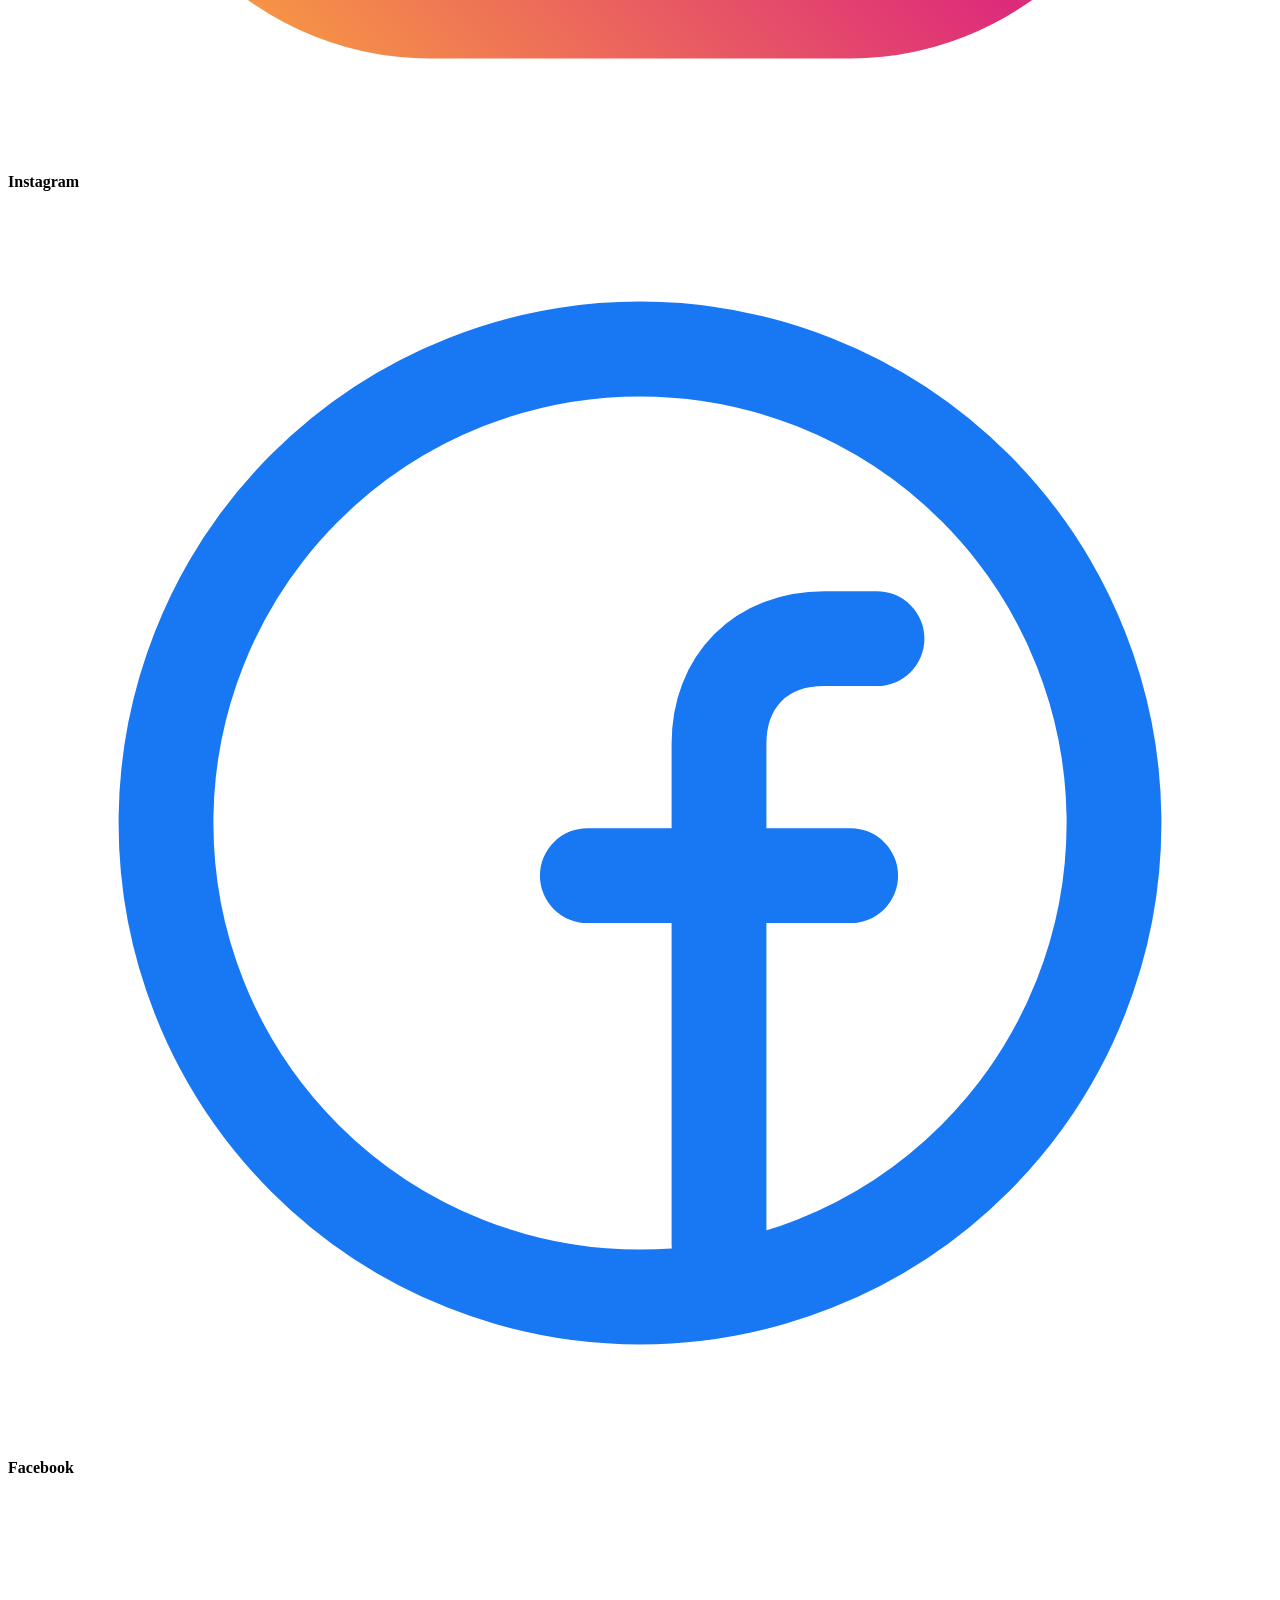
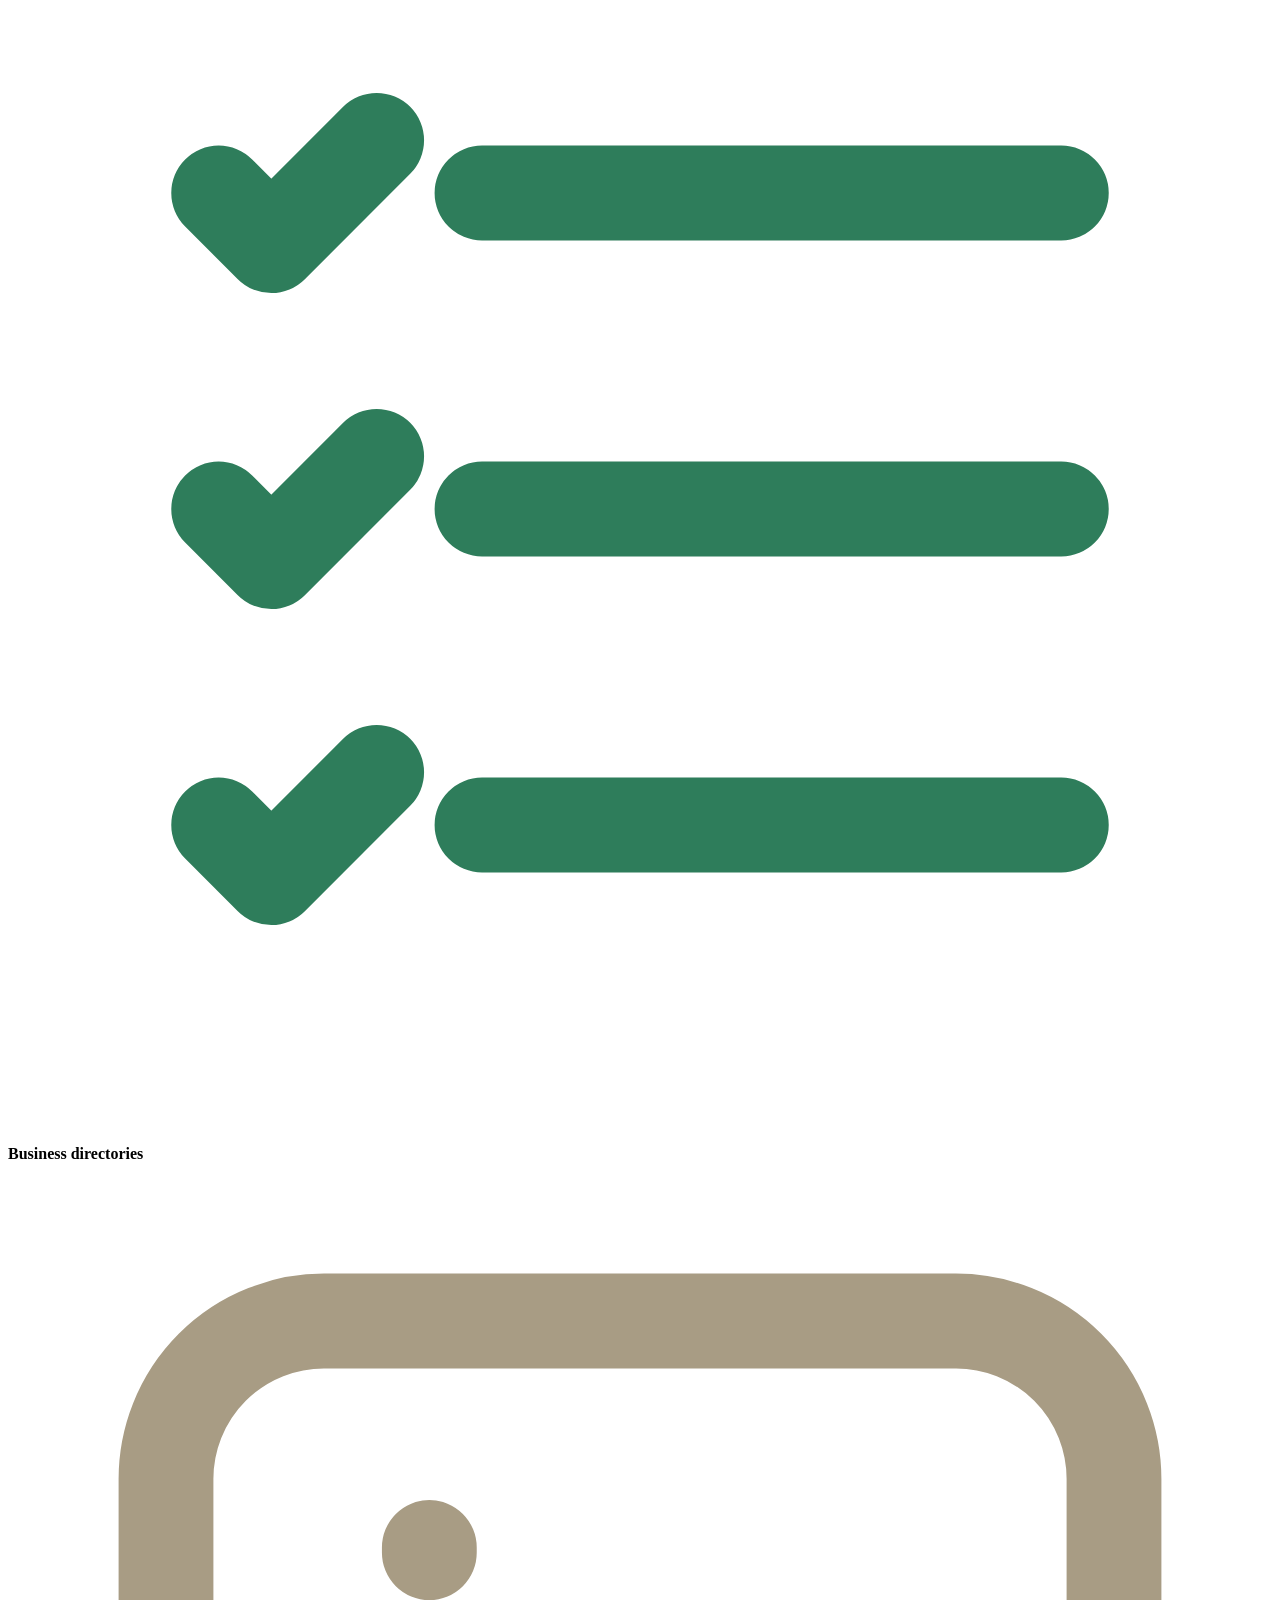
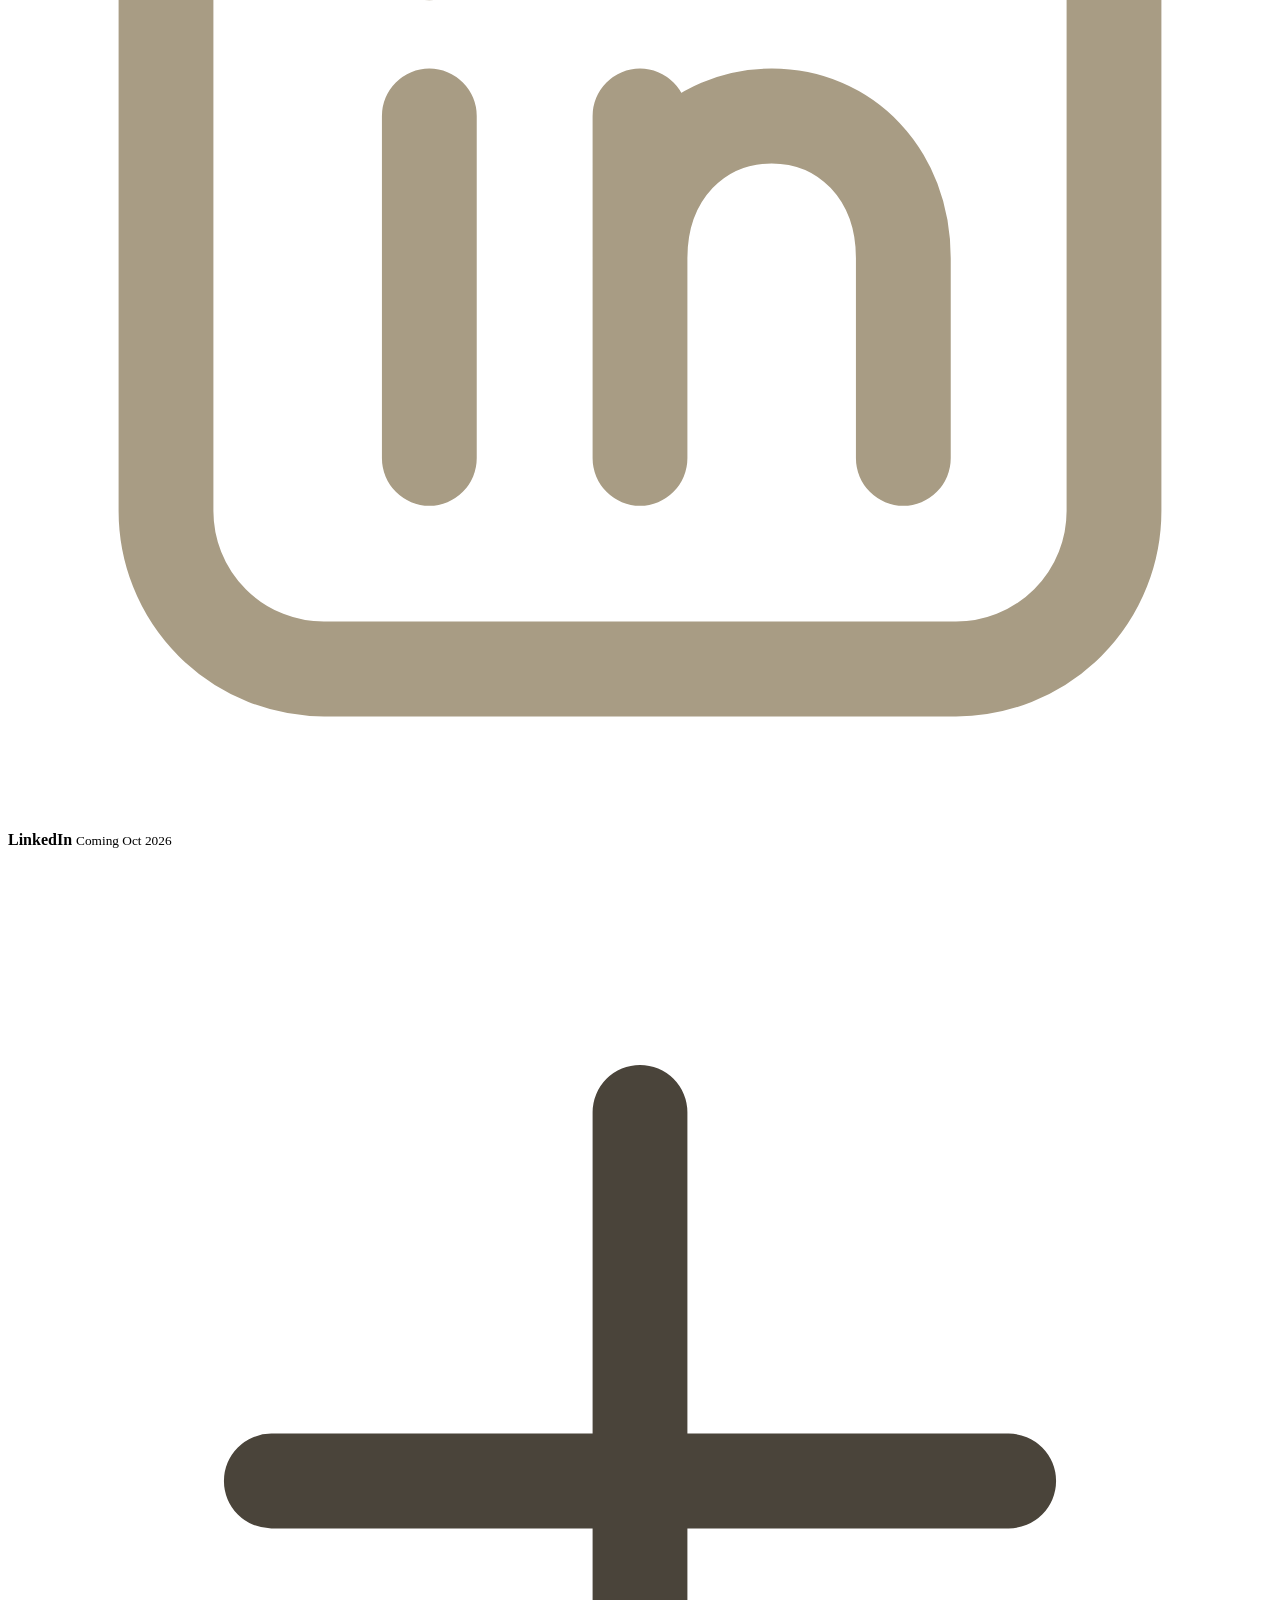
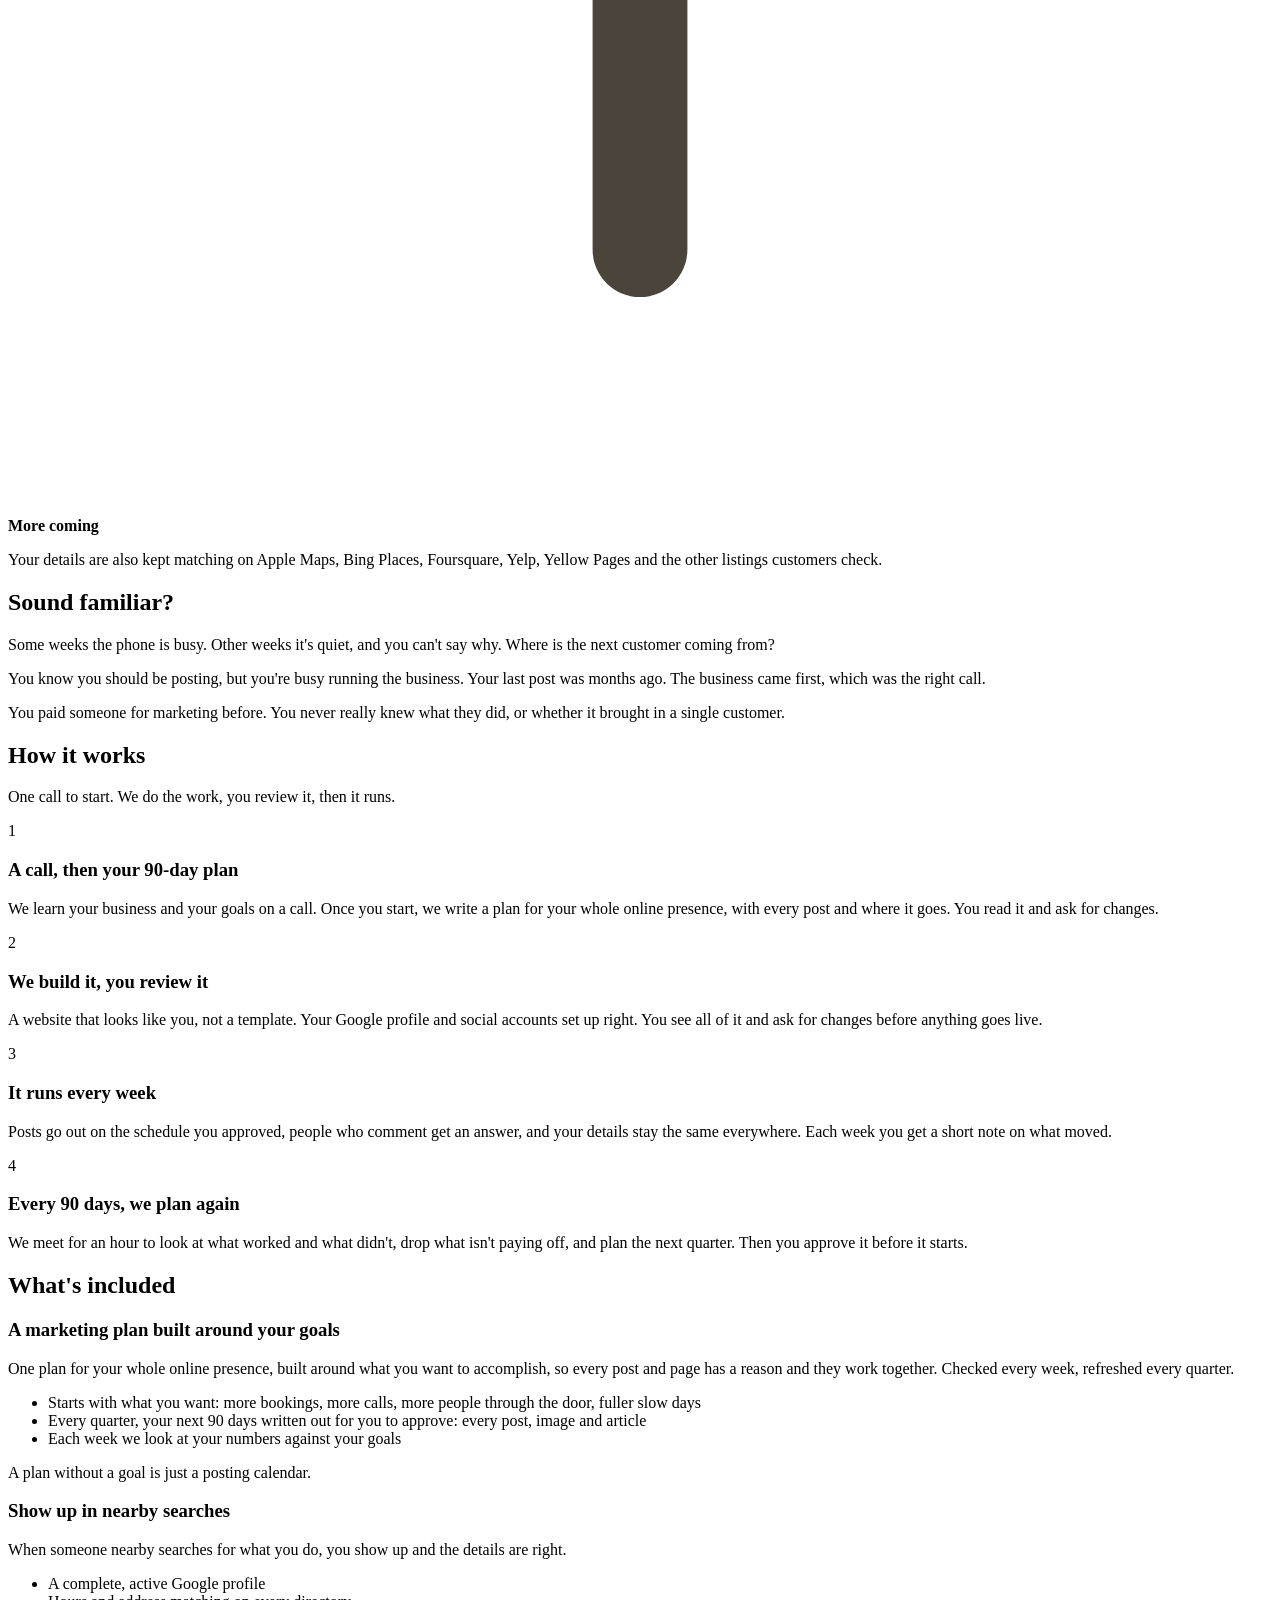
==== commit 98619e48: "Home channels: LinkedIn gray until live, directories before LinkedIn, globe icon for website Co-Auth" ====
--- a/index.html
+++ b/index.html
@@ -109,7 +109,7 @@
     <span class="eyebrow" id="channels-title">Where we keep you showing up</span>
     <div class="channel-grid">
       <div class="channel">
-        <svg viewBox="0 0 24 24" fill="none" stroke="#B04A20" stroke-width="1.8" stroke-linecap="round" stroke-linejoin="round" aria-hidden="true"><rect x="3" y="4" width="18" height="16" rx="3"></rect><path d="M3 9h18M7 6.5v.1M10 6.5v.1"></path></svg>
+        <svg viewBox="0 0 24 24" fill="none" stroke="#B04A20" stroke-width="1.8" stroke-linecap="round" stroke-linejoin="round" aria-hidden="true"><circle cx="12" cy="12" r="9"></circle><path d="M3 12h18M12 3c2.5 2.6 3.8 5.6 3.8 9s-1.3 6.4-3.8 9c-2.5-2.6-3.8-5.6-3.8-9S9.5 5.6 12 3z"></path></svg>
         <b>Your website</b>
       </div>
       <div class="channel">
@@ -125,13 +125,13 @@
         <b>Facebook</b>
       </div>
       <div class="channel">
-        <svg viewBox="0 0 24 24" fill="none" stroke="#0A66C2" stroke-width="1.8" stroke-linecap="round" stroke-linejoin="round" aria-hidden="true"><rect x="3" y="3" width="18" height="18" rx="3"></rect><path d="M8 10.5V17M8 7.3v.1M12 17v-6.5M12 13.2c0-1.6 1.1-2.7 2.5-2.7s2.5 1.1 2.5 2.7V17"></path></svg>
+        <svg viewBox="0 0 24 24" fill="none" stroke="#2E7D5B" stroke-width="1.8" stroke-linecap="round" stroke-linejoin="round" aria-hidden="true"><path d="M9 6h11M9 12h11M9 18h11"></path><path d="M4 6l1 1 2-2M4 12l1 1 2-2M4 18l1 1 2-2"></path></svg>
+        <b>Business directories</b>
+      </div>
+      <div class="channel">
+        <svg viewBox="0 0 24 24" fill="none" stroke="#A89C84" stroke-width="1.8" stroke-linecap="round" stroke-linejoin="round" aria-hidden="true"><rect x="3" y="3" width="18" height="18" rx="3"></rect><path d="M8 10.5V17M8 7.3v.1M12 17v-6.5M12 13.2c0-1.6 1.1-2.7 2.5-2.7s2.5 1.1 2.5 2.7V17"></path></svg>
         <b>LinkedIn</b>
         <small>Coming Oct 2026</small>
-      </div>
-      <div class="channel">
-        <svg viewBox="0 0 24 24" fill="none" stroke="#2E7D5B" stroke-width="1.8" stroke-linecap="round" stroke-linejoin="round" aria-hidden="true"><path d="M9 6h11M9 12h11M9 18h11"></path><path d="M4 6l1 1 2-2M4 12l1 1 2-2M4 18l1 1 2-2"></path></svg>
-        <b>Business directories</b>
       </div>
       <div class="channel more">
         <svg viewBox="0 0 24 24" fill="none" stroke="#4A443A" stroke-width="1.8" stroke-linecap="round" stroke-linejoin="round" aria-hidden="true"><path d="M12 5v14M5 12h14"></path></svg>
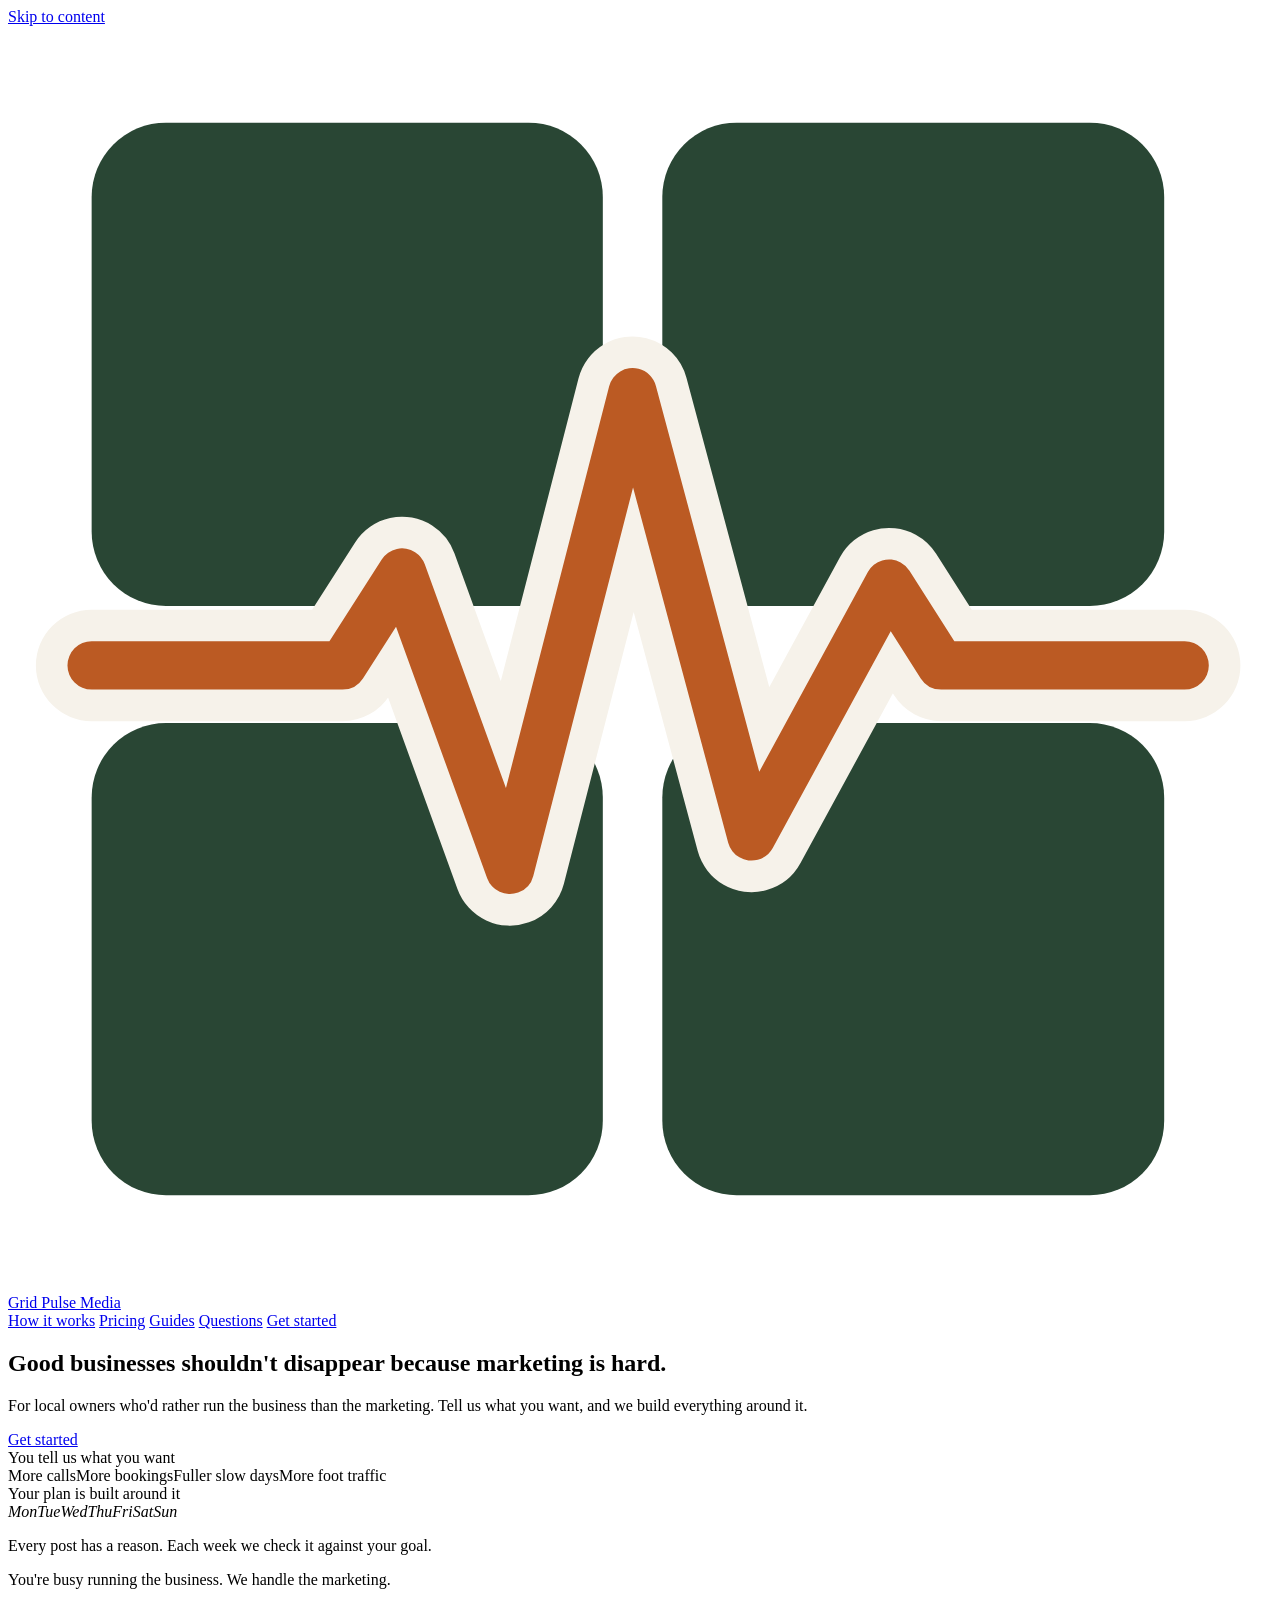
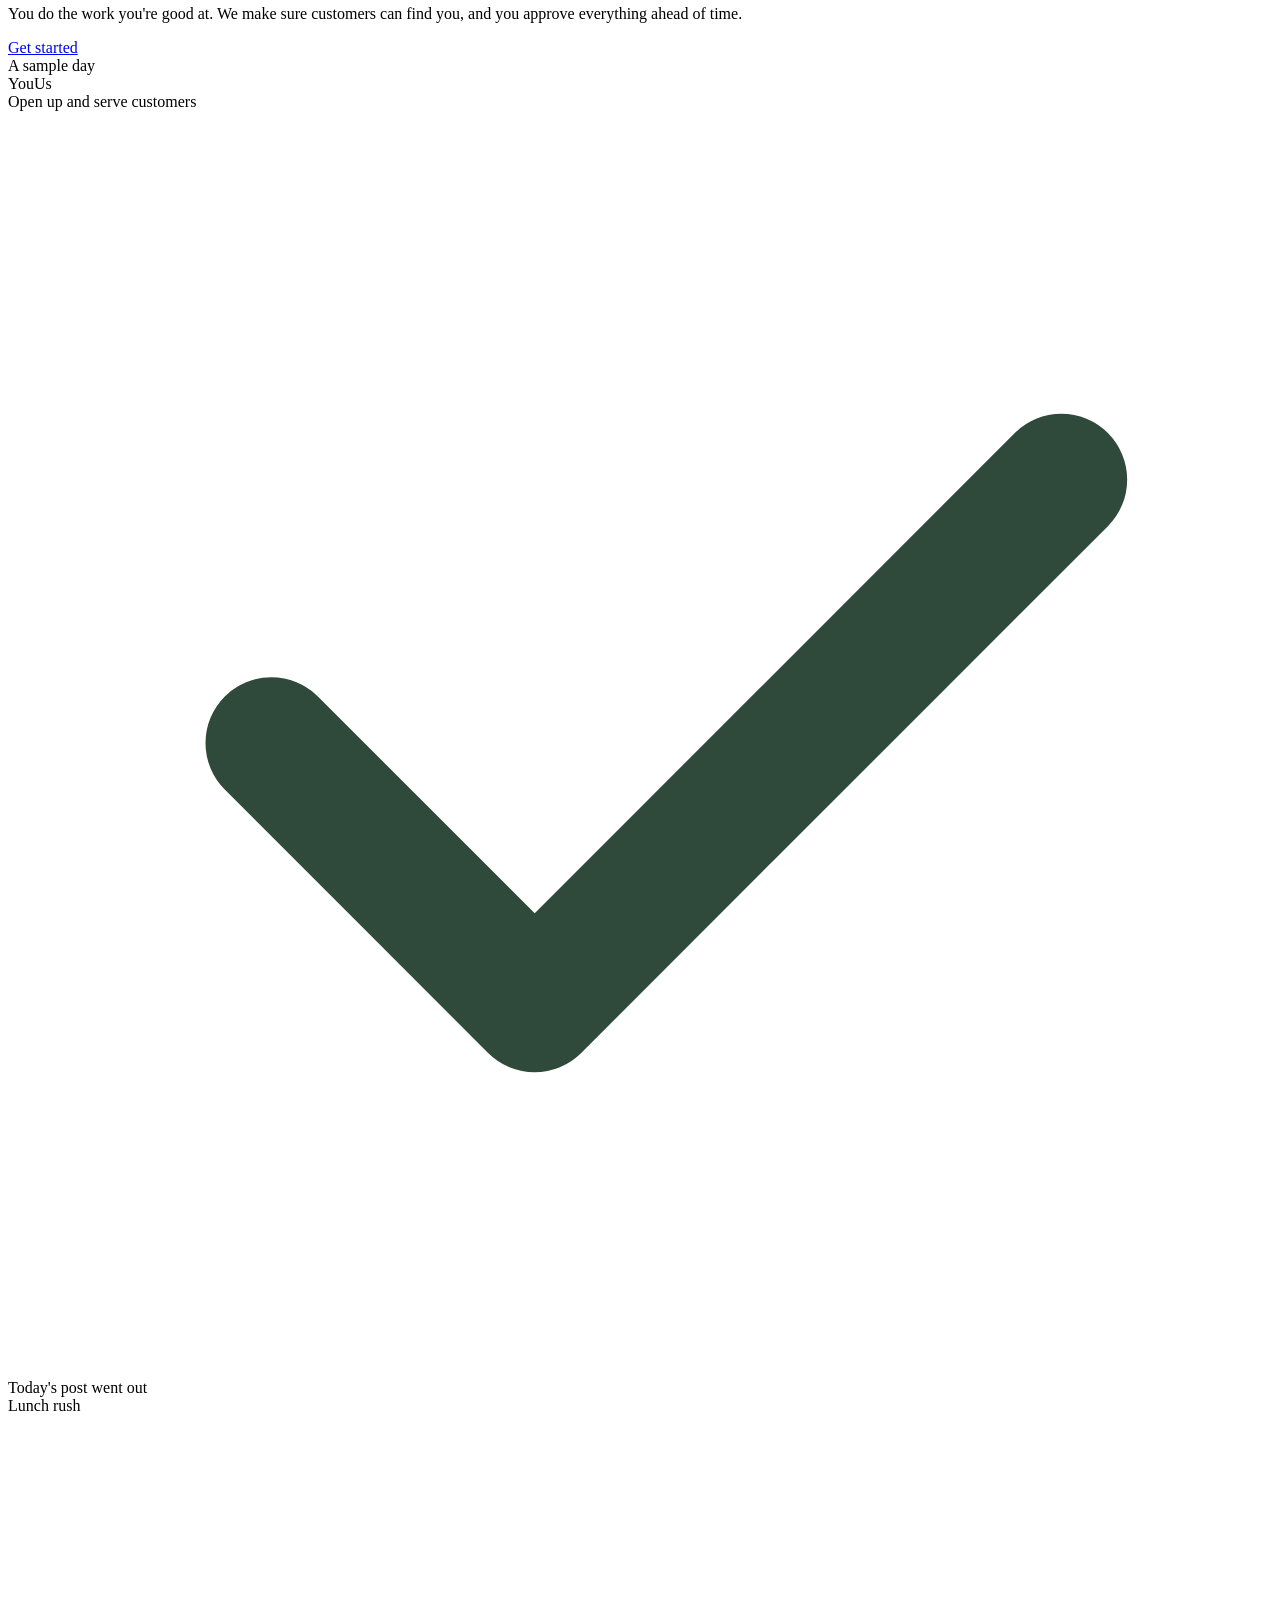
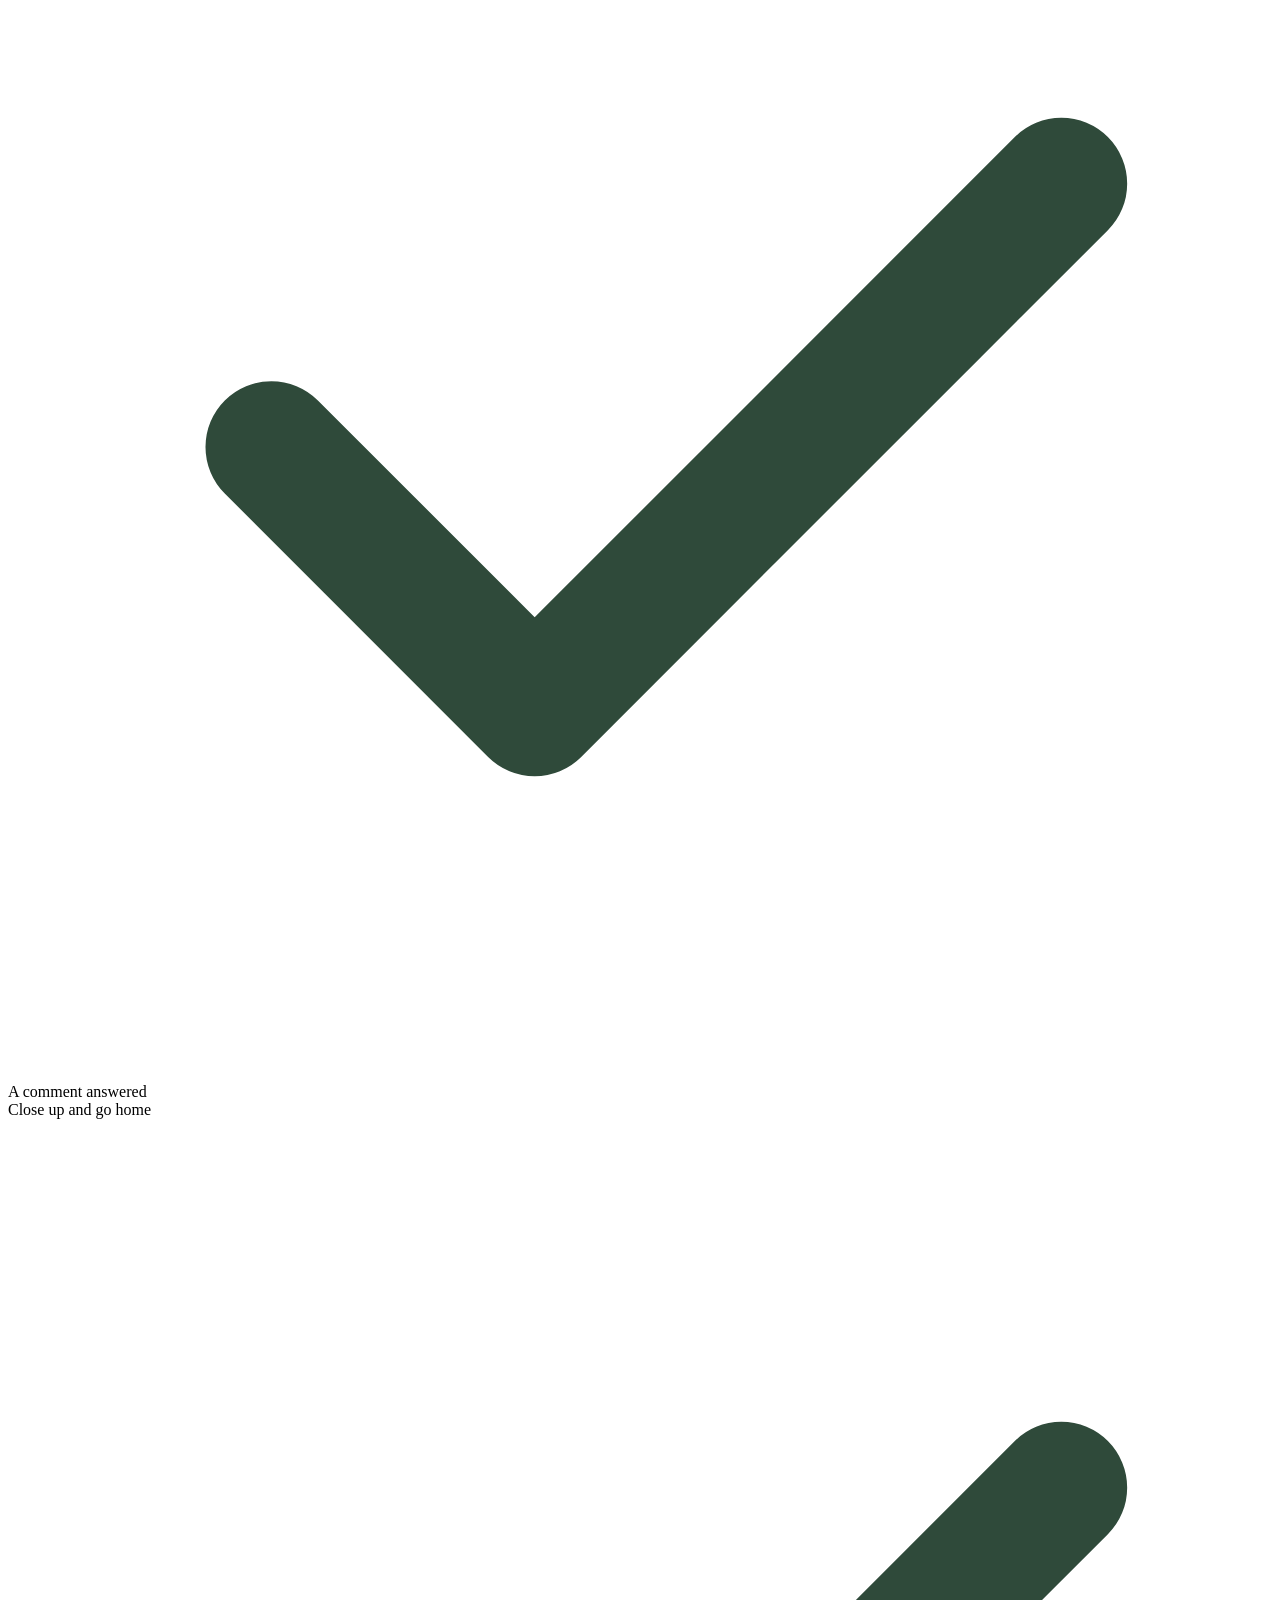
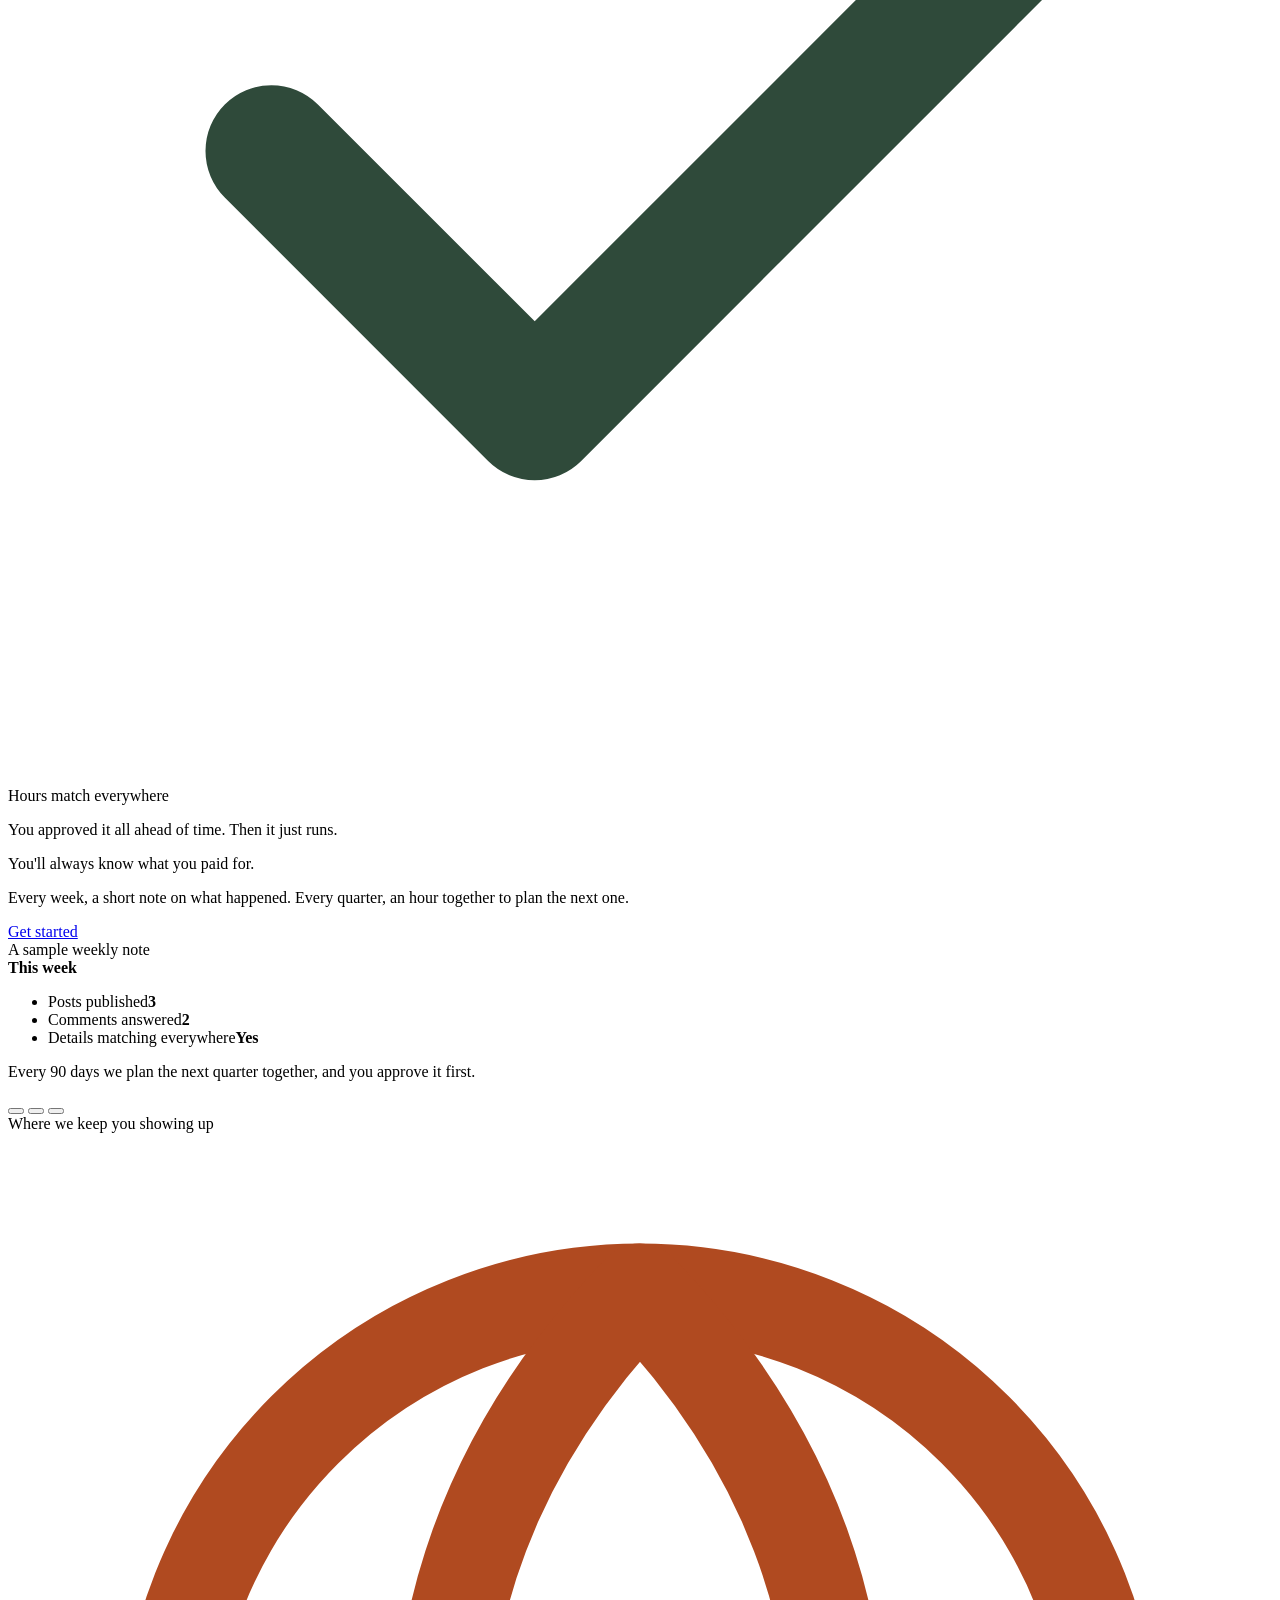
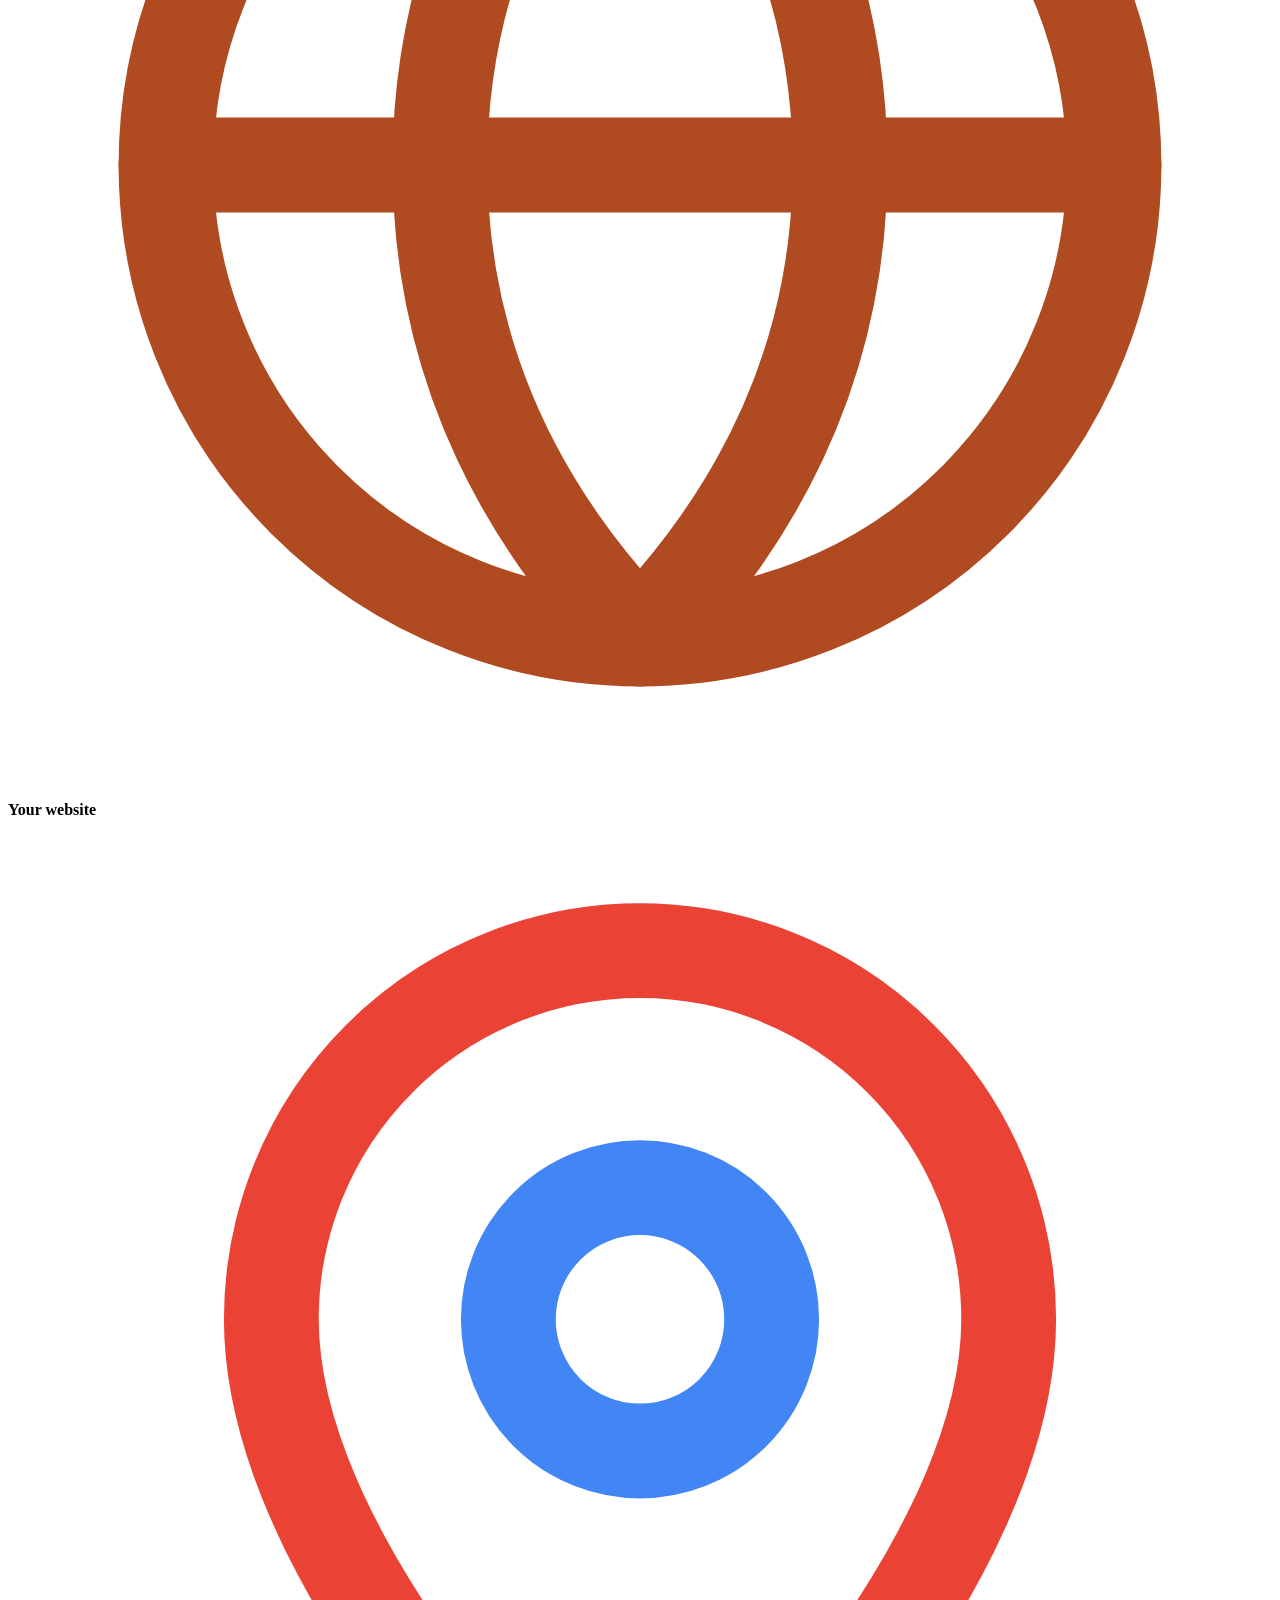
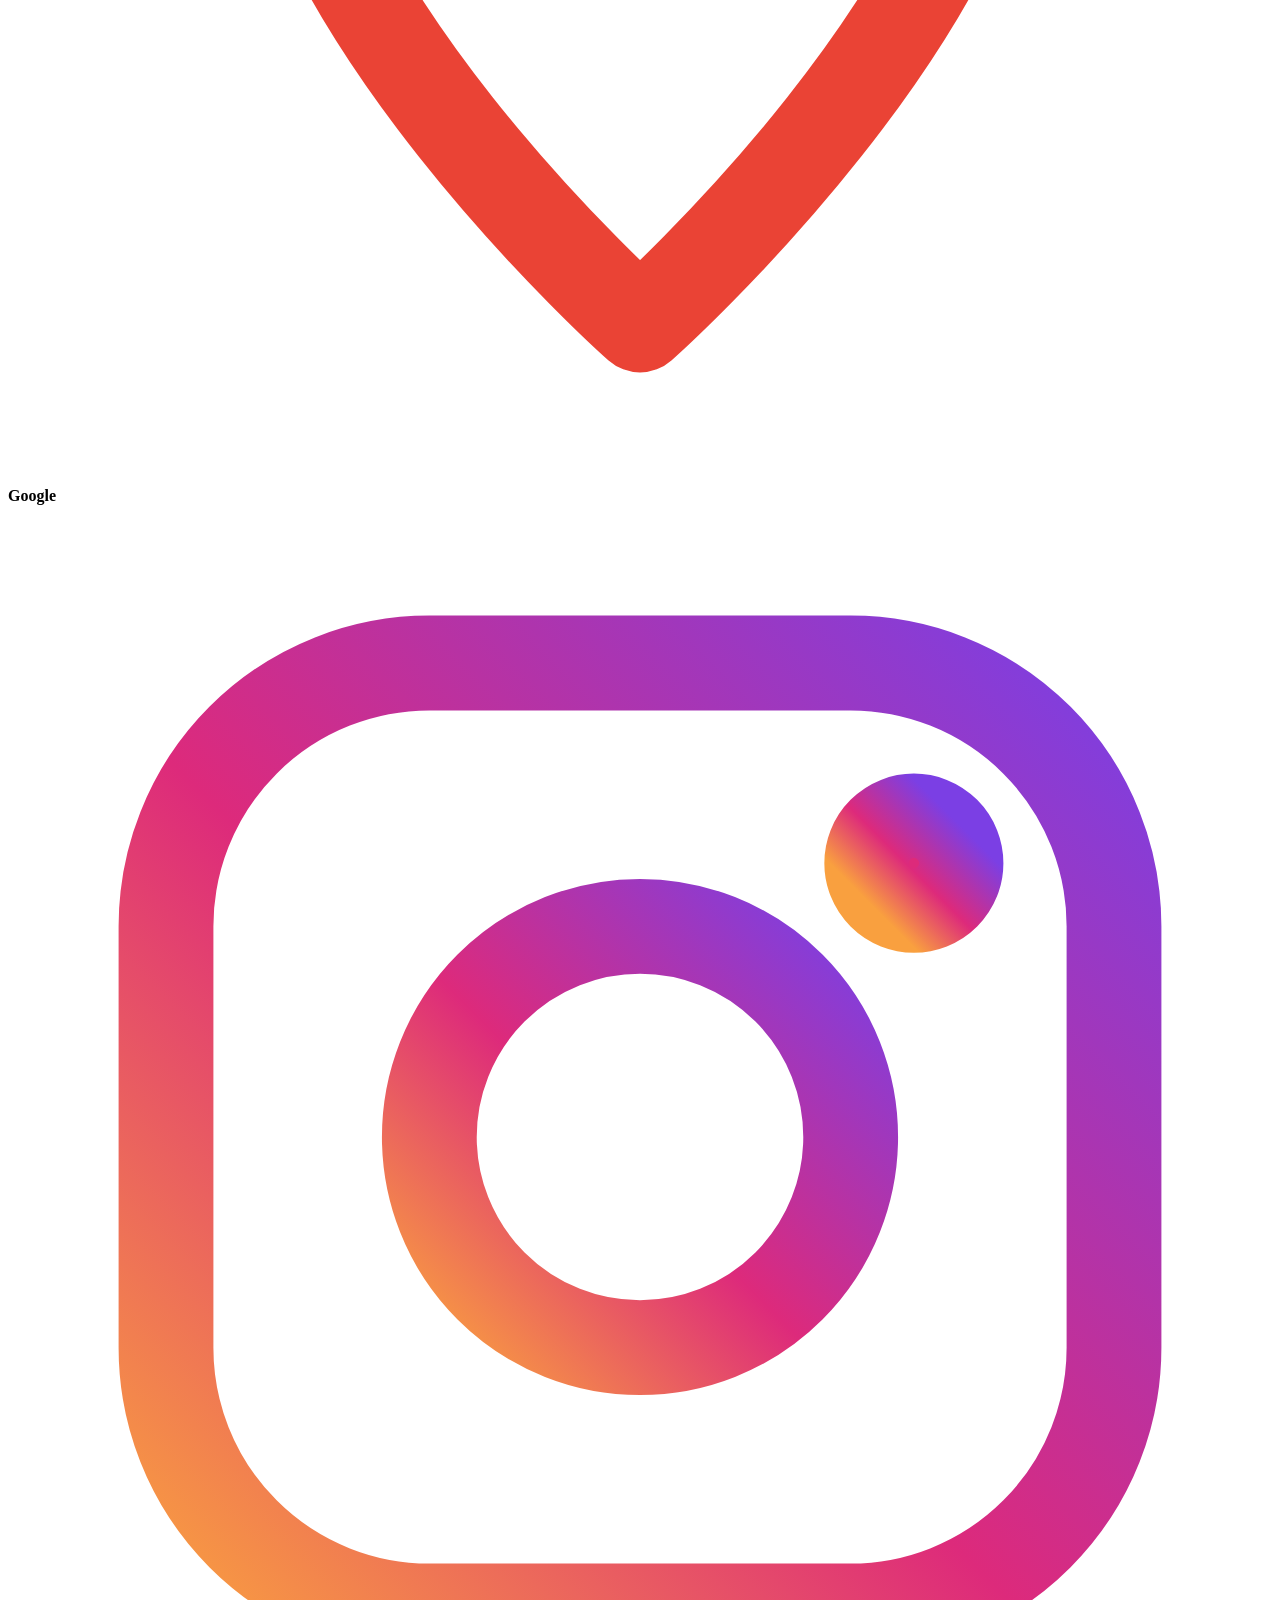
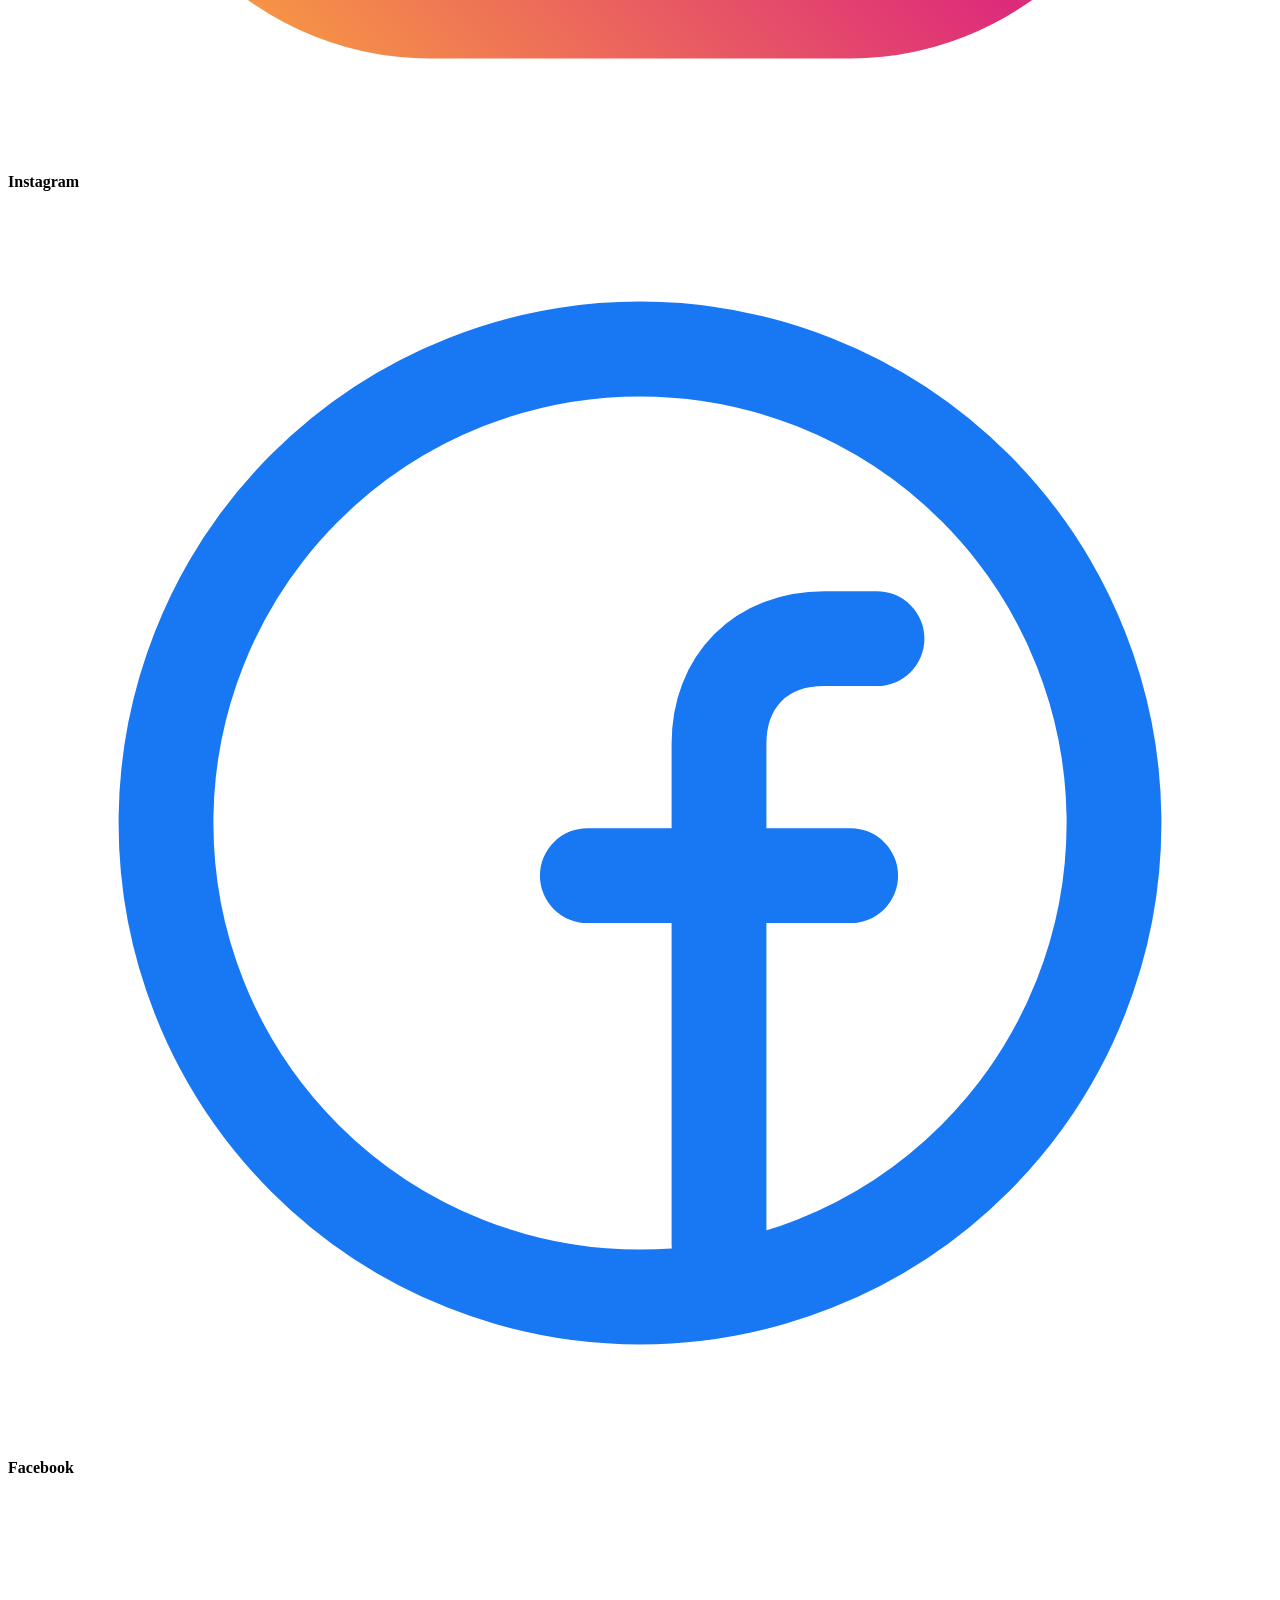
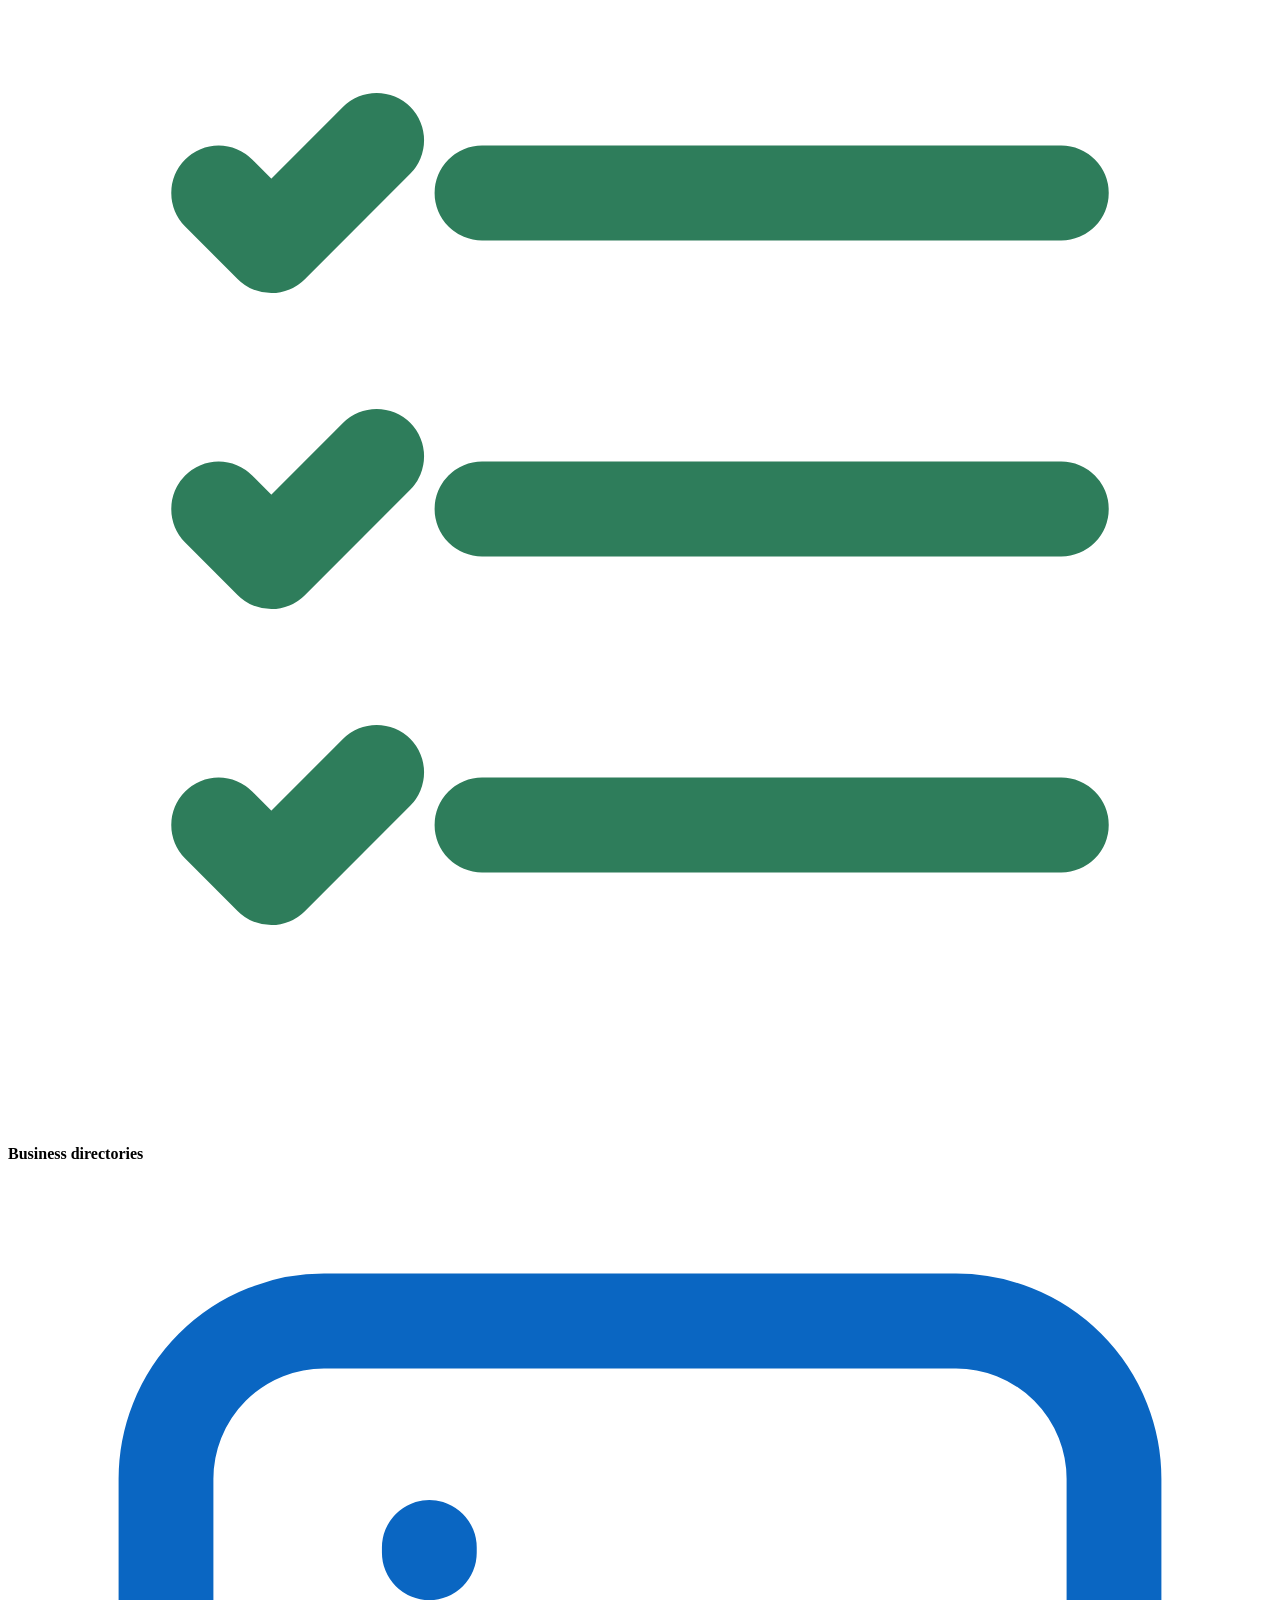
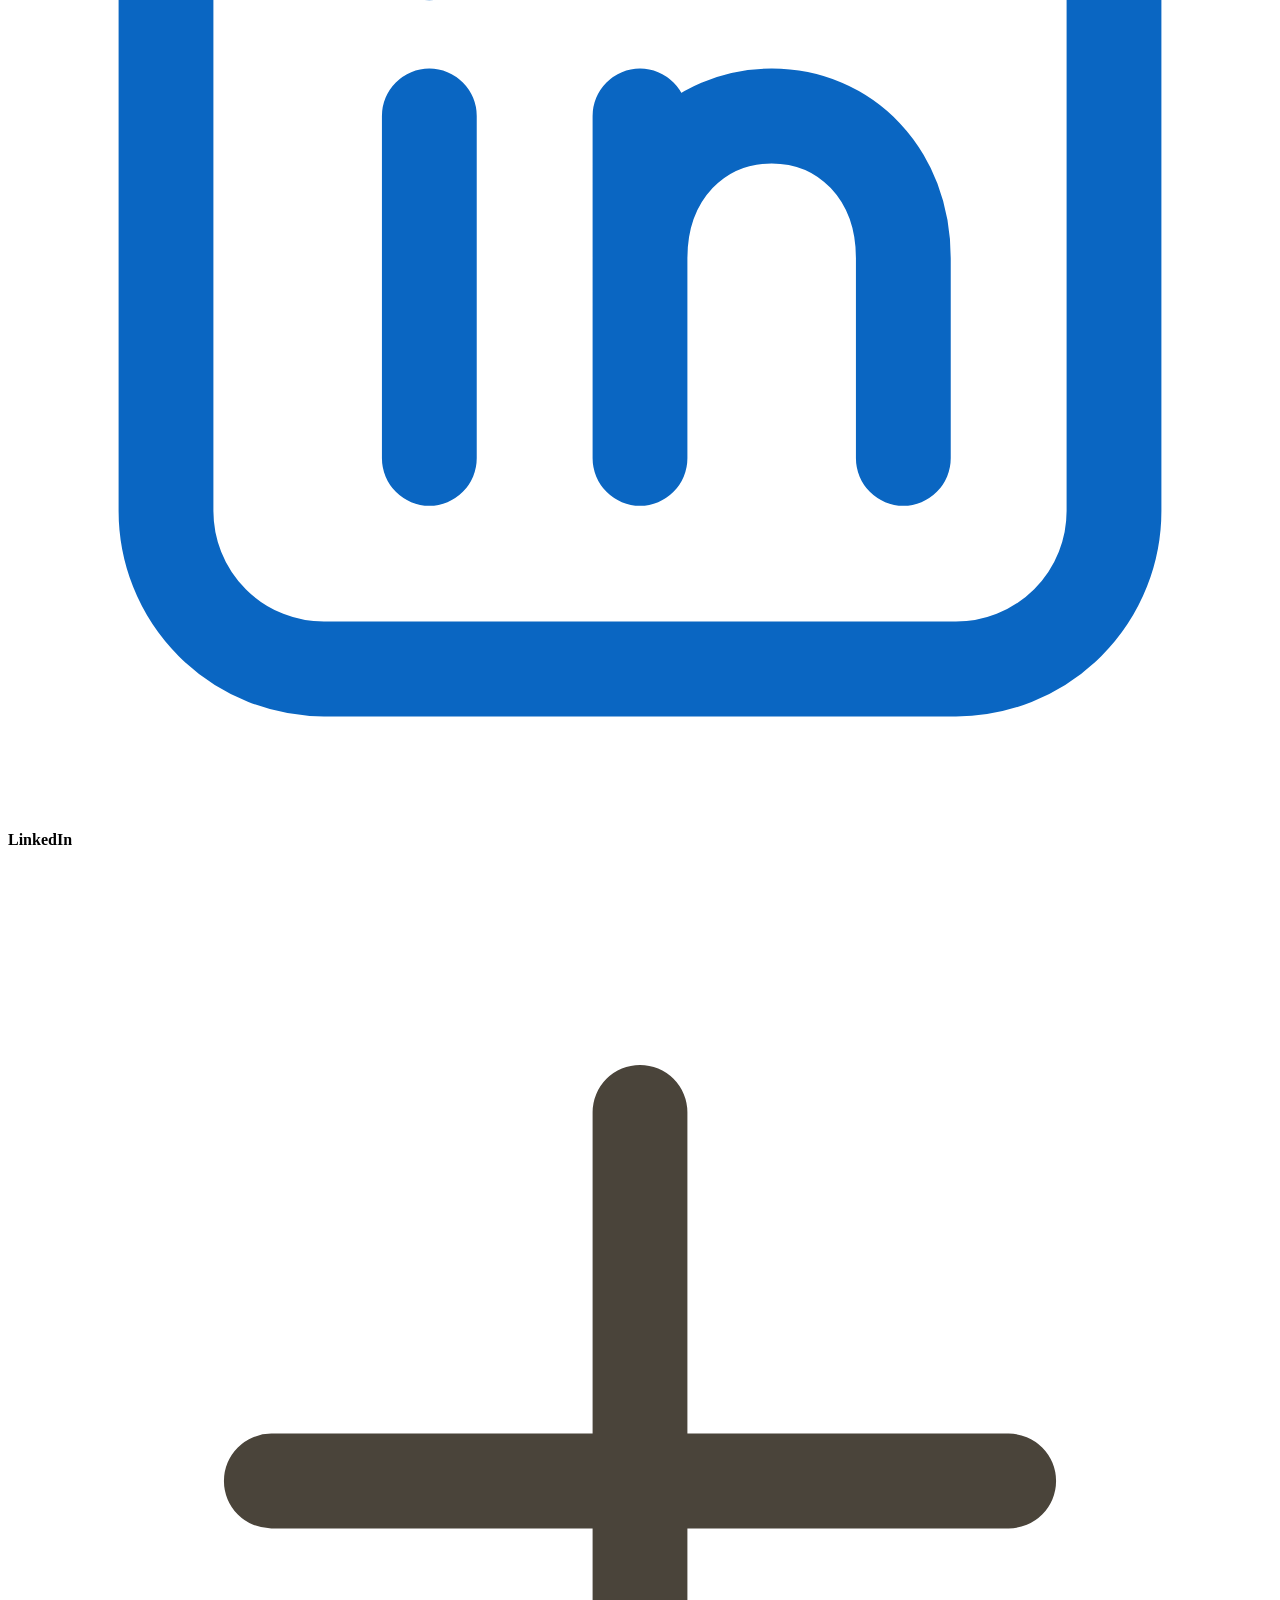
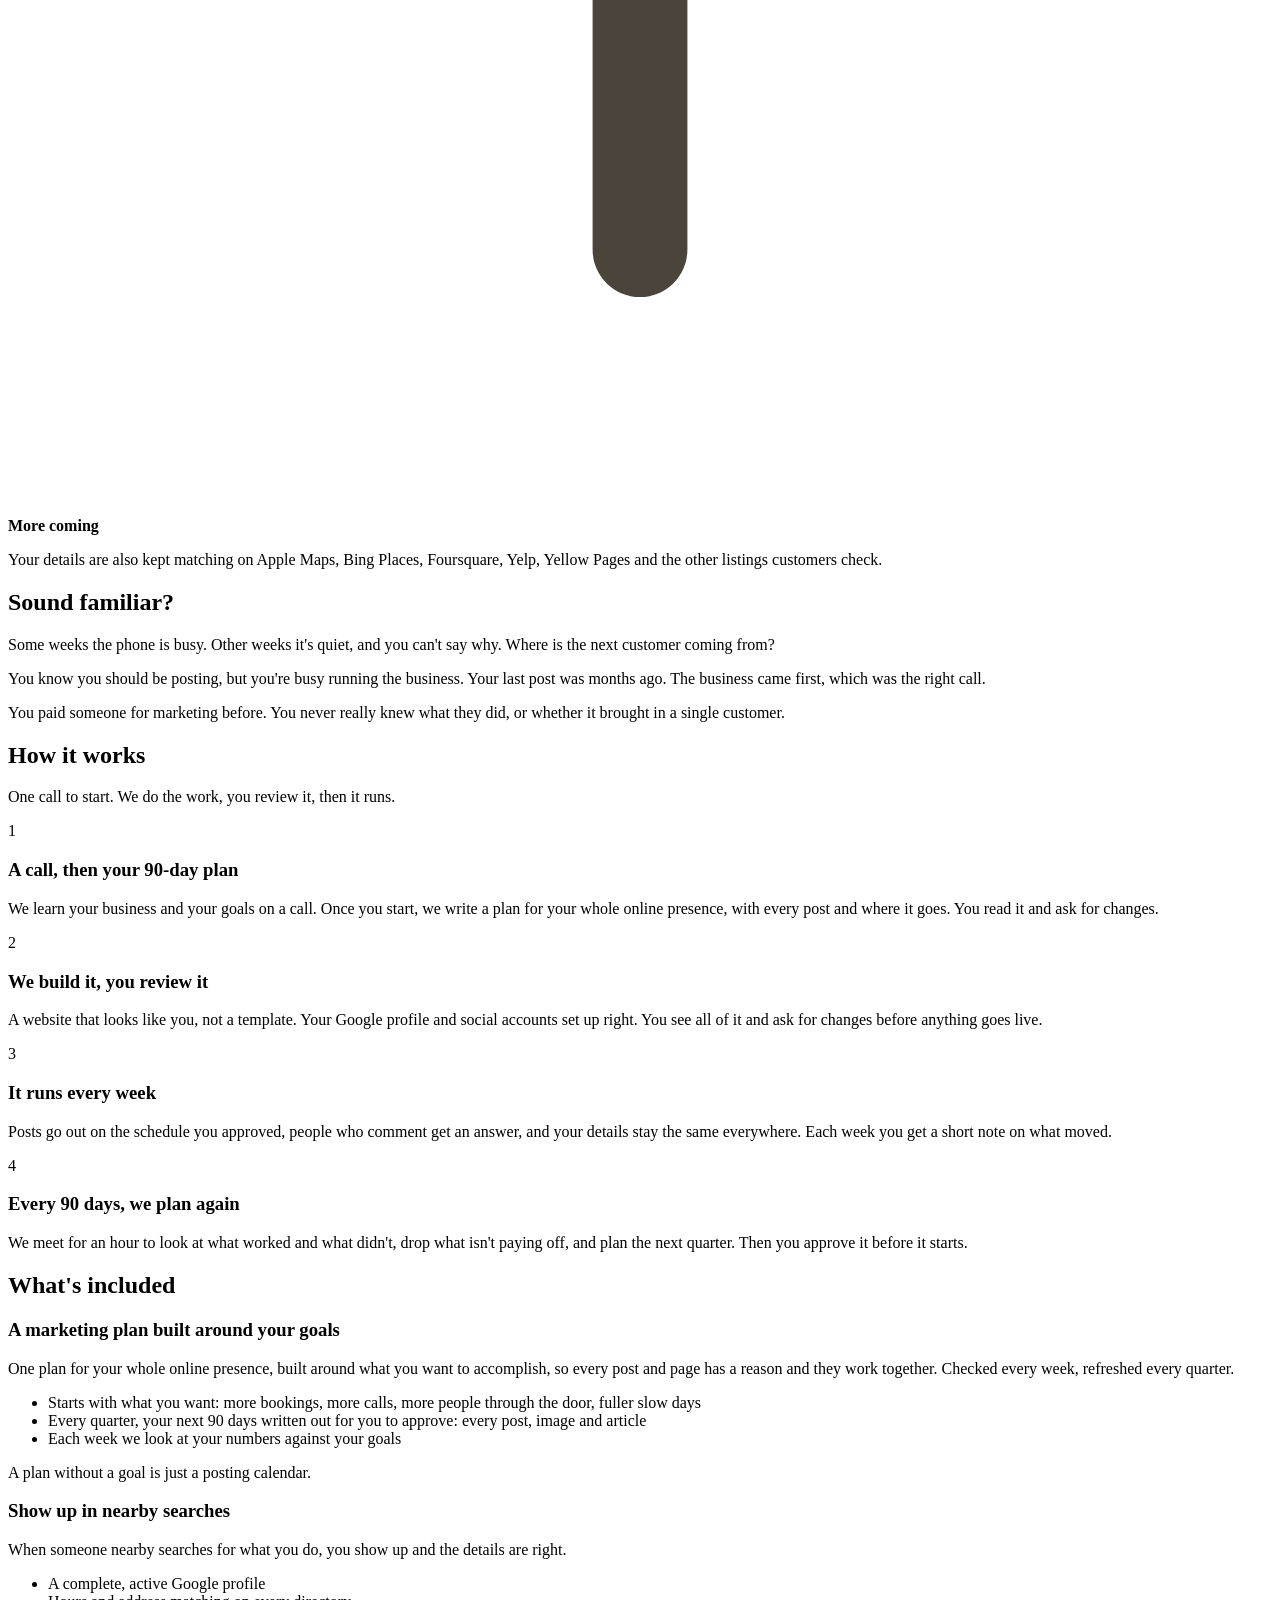
==== commit 8dc2e087: "Home channels: LinkedIn live and in color Co-Authored-By: Claude Opus 5.5 <noreply@anthropic.com> Cl" ====
--- a/index.html
+++ b/index.html
@@ -129,9 +129,8 @@
         <b>Business directories</b>
       </div>
       <div class="channel">
-        <svg viewBox="0 0 24 24" fill="none" stroke="#A89C84" stroke-width="1.8" stroke-linecap="round" stroke-linejoin="round" aria-hidden="true"><rect x="3" y="3" width="18" height="18" rx="3"></rect><path d="M8 10.5V17M8 7.3v.1M12 17v-6.5M12 13.2c0-1.6 1.1-2.7 2.5-2.7s2.5 1.1 2.5 2.7V17"></path></svg>
+        <svg viewBox="0 0 24 24" fill="none" stroke="#0A66C2" stroke-width="1.8" stroke-linecap="round" stroke-linejoin="round" aria-hidden="true"><rect x="3" y="3" width="18" height="18" rx="3"></rect><path d="M8 10.5V17M8 7.3v.1M12 17v-6.5M12 13.2c0-1.6 1.1-2.7 2.5-2.7s2.5 1.1 2.5 2.7V17"></path></svg>
         <b>LinkedIn</b>
-        <small>Coming Oct 2026</small>
       </div>
       <div class="channel more">
         <svg viewBox="0 0 24 24" fill="none" stroke="#4A443A" stroke-width="1.8" stroke-linecap="round" stroke-linejoin="round" aria-hidden="true"><path d="M12 5v14M5 12h14"></path></svg>
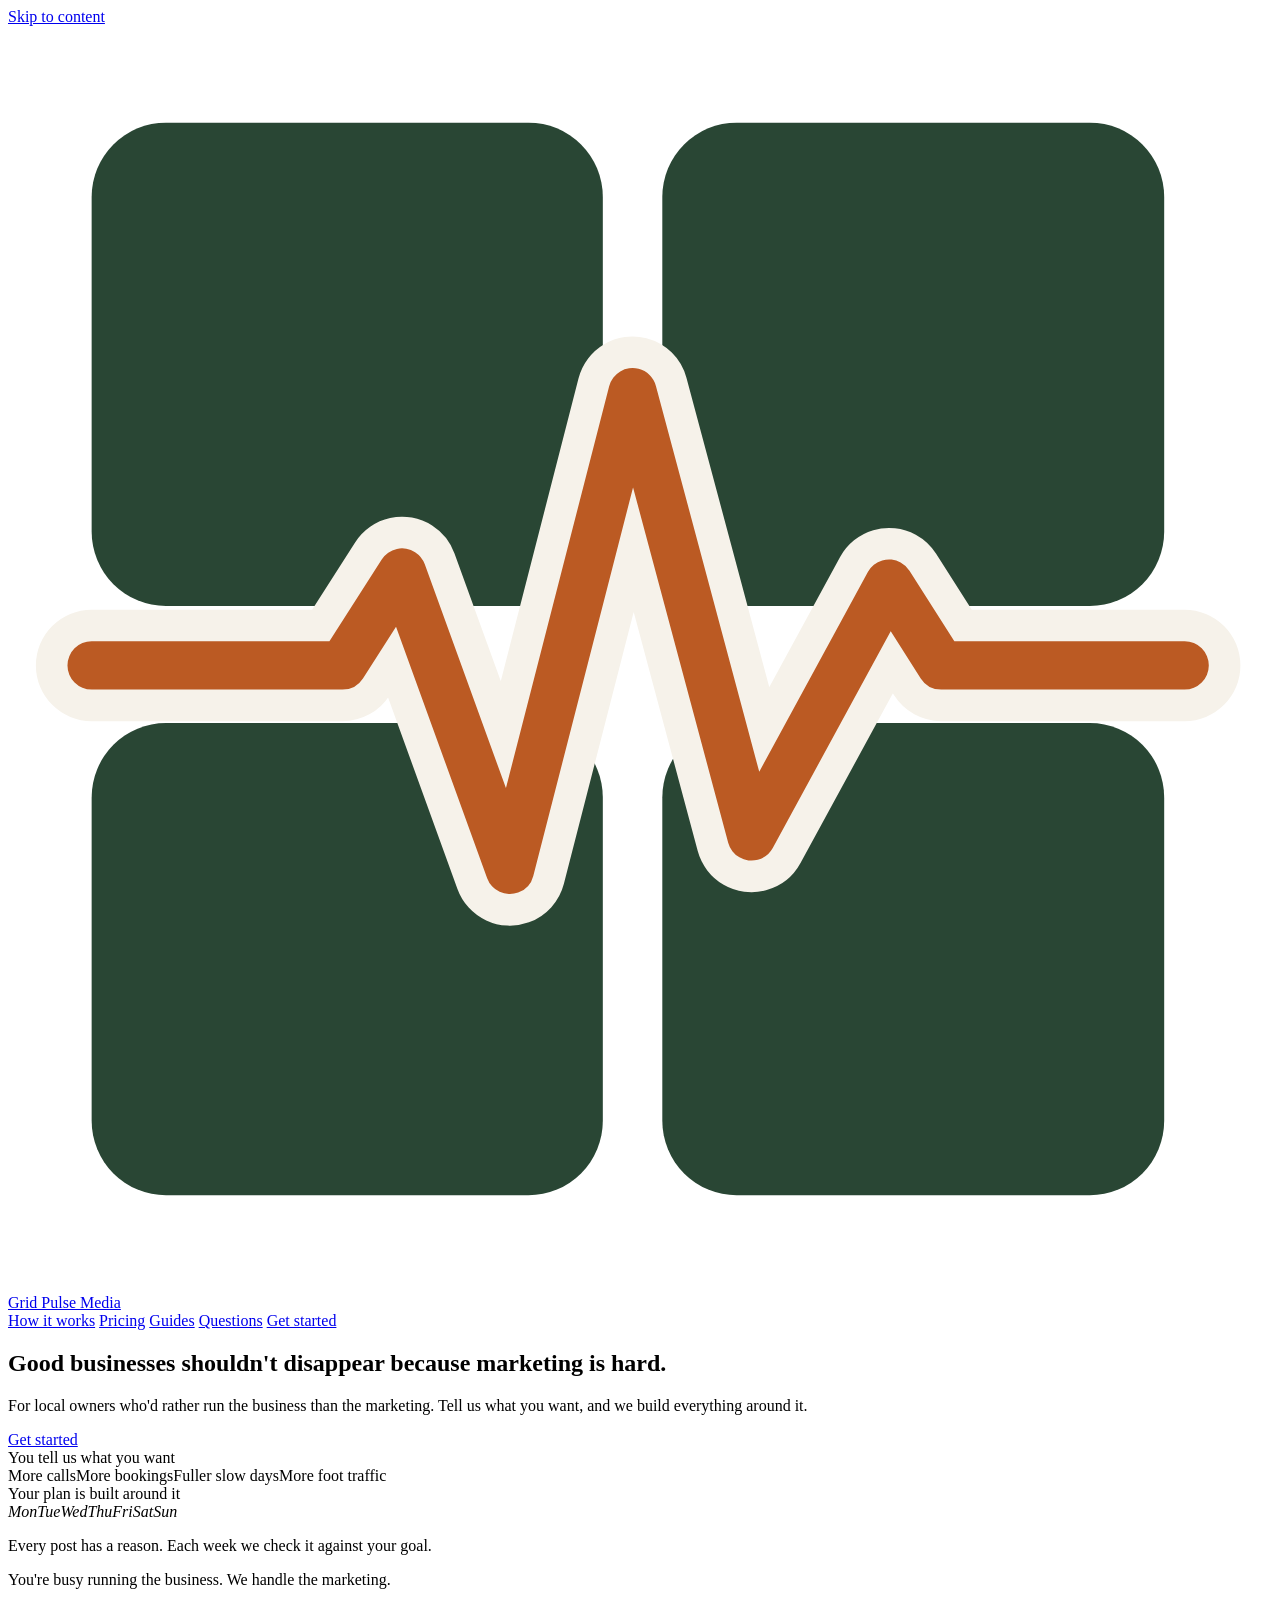
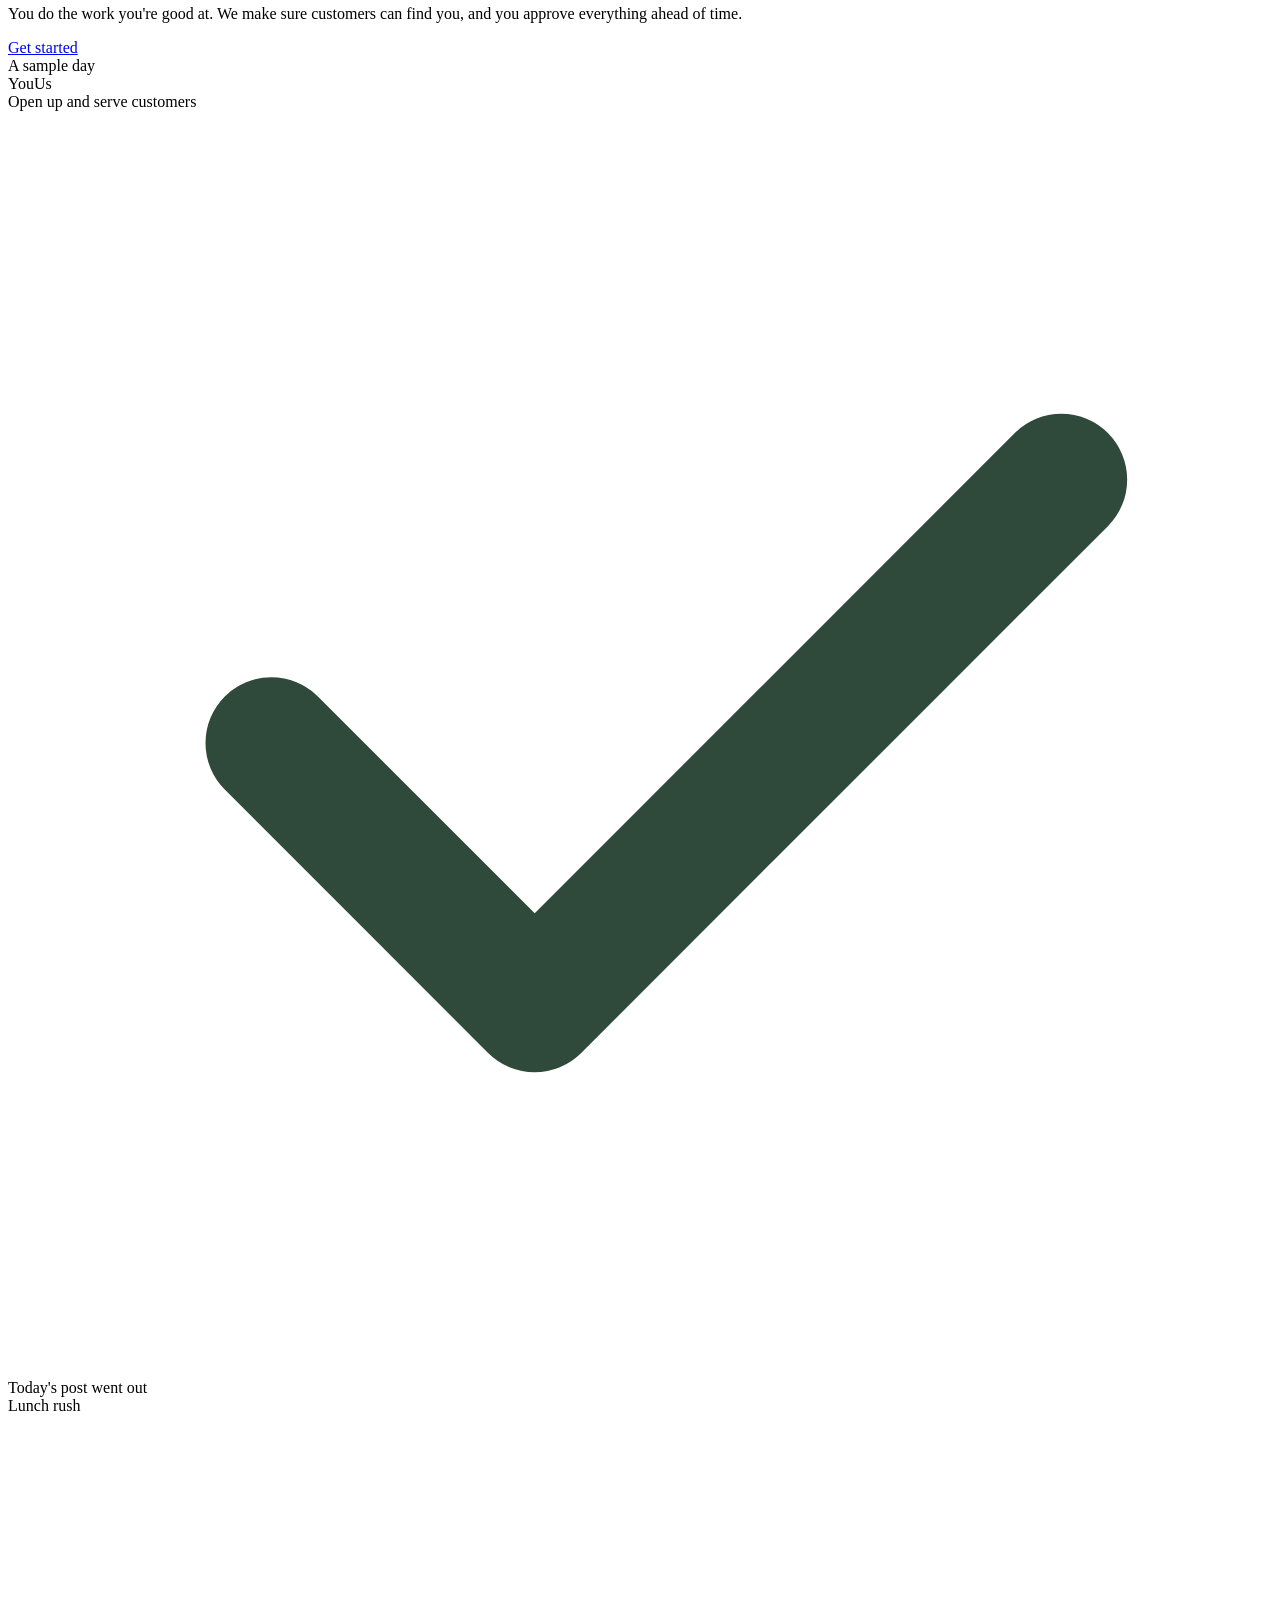
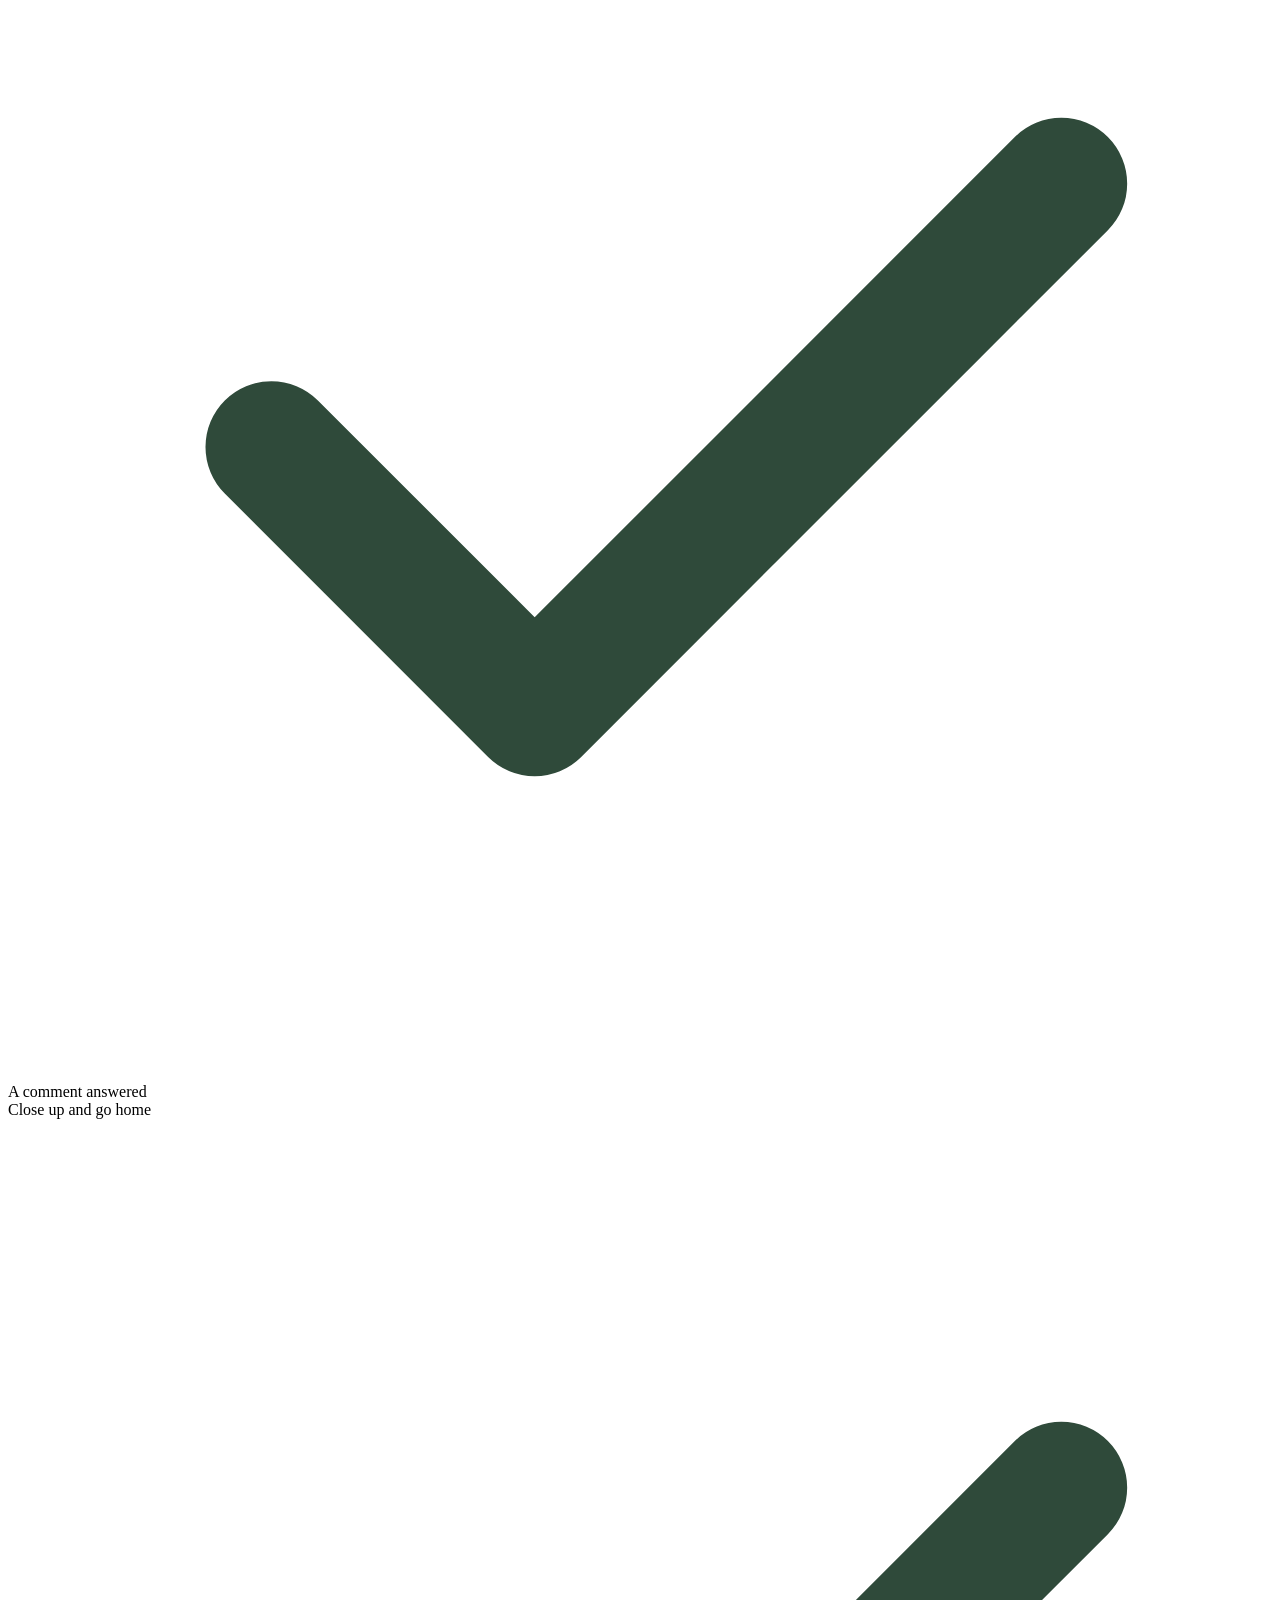
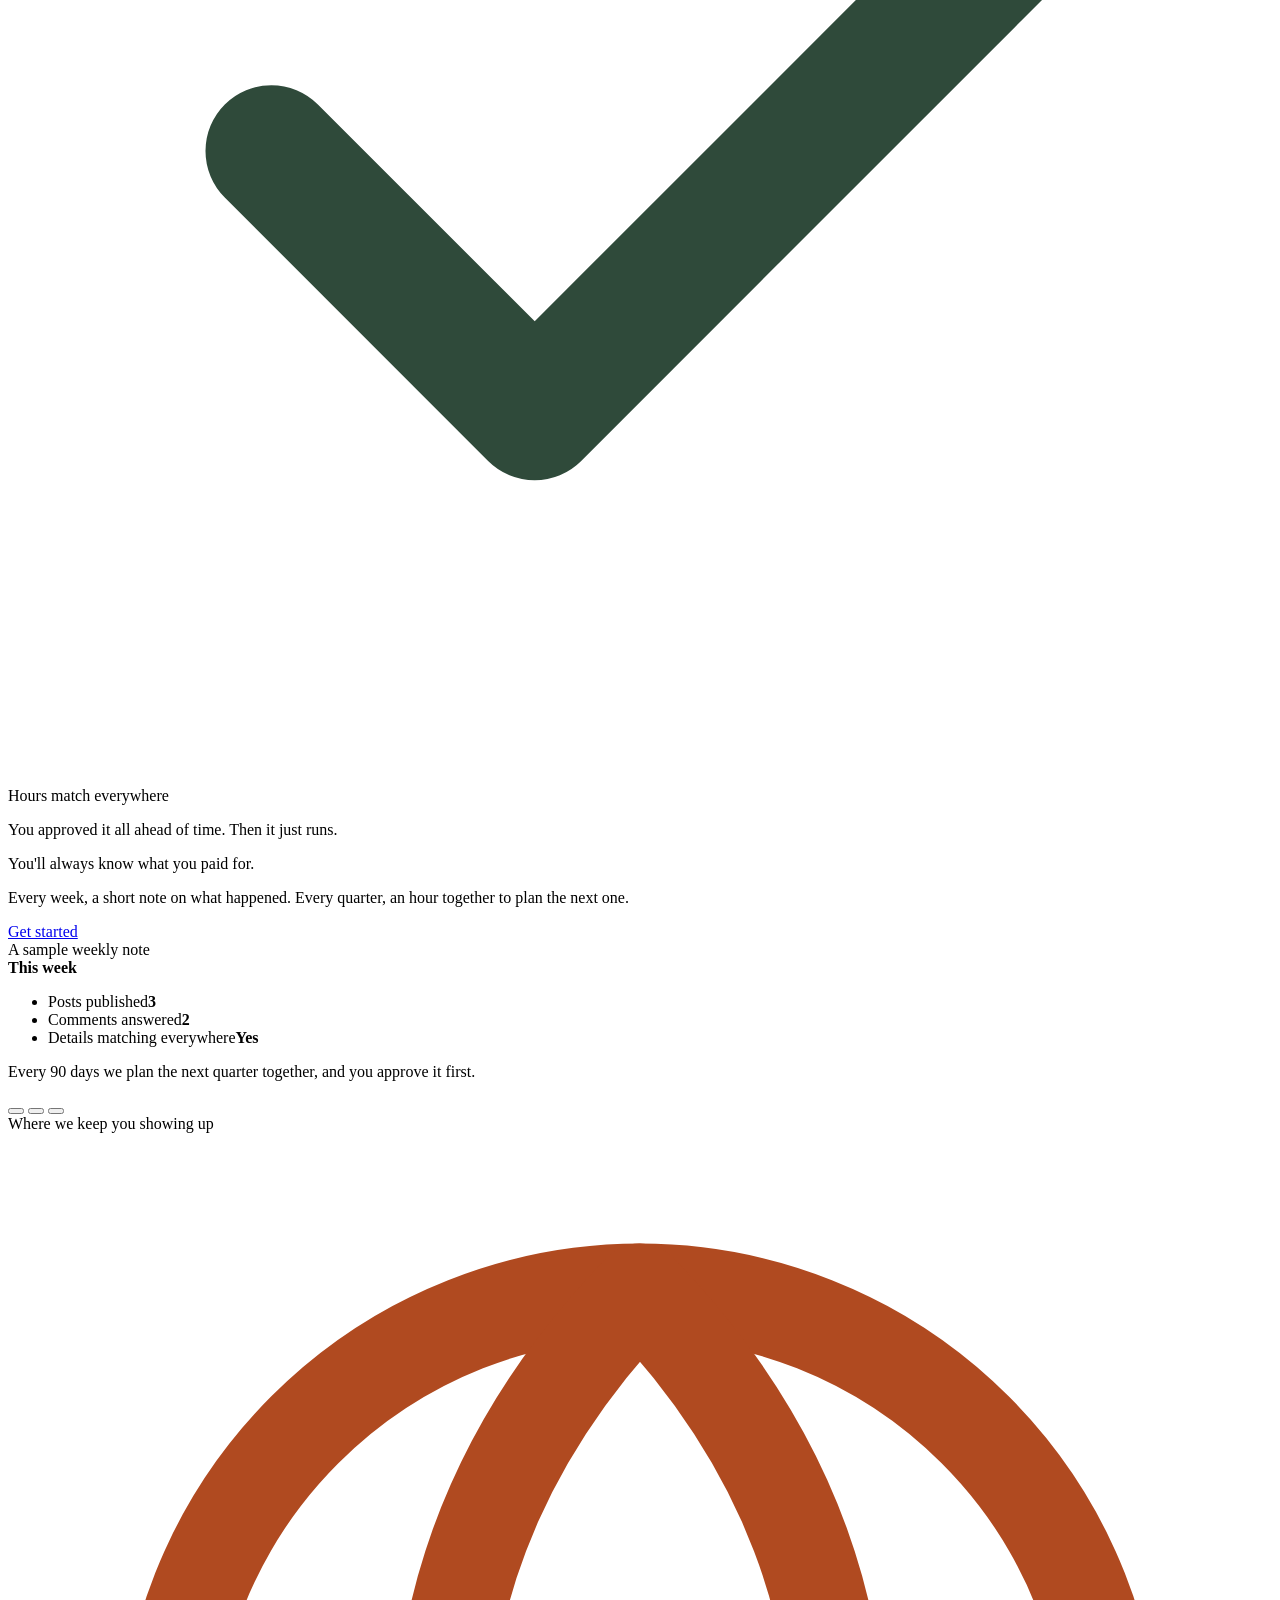
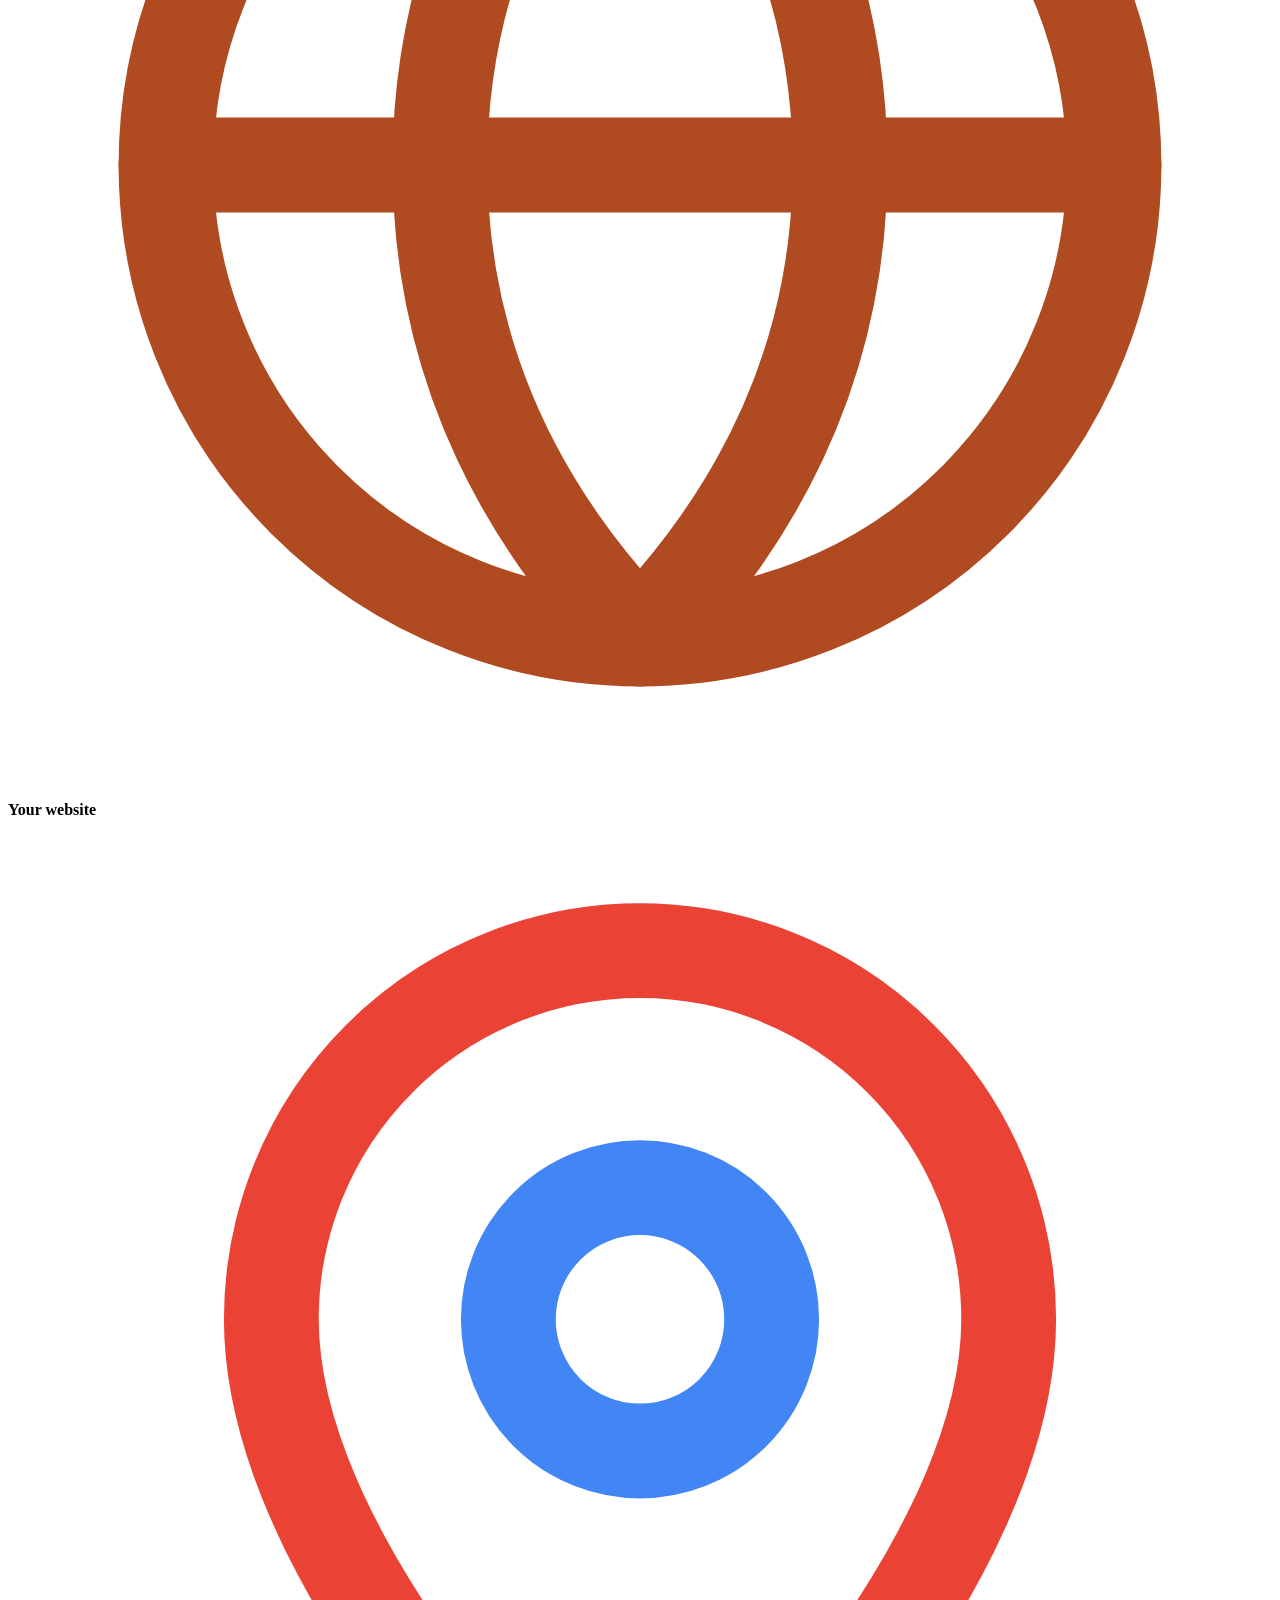
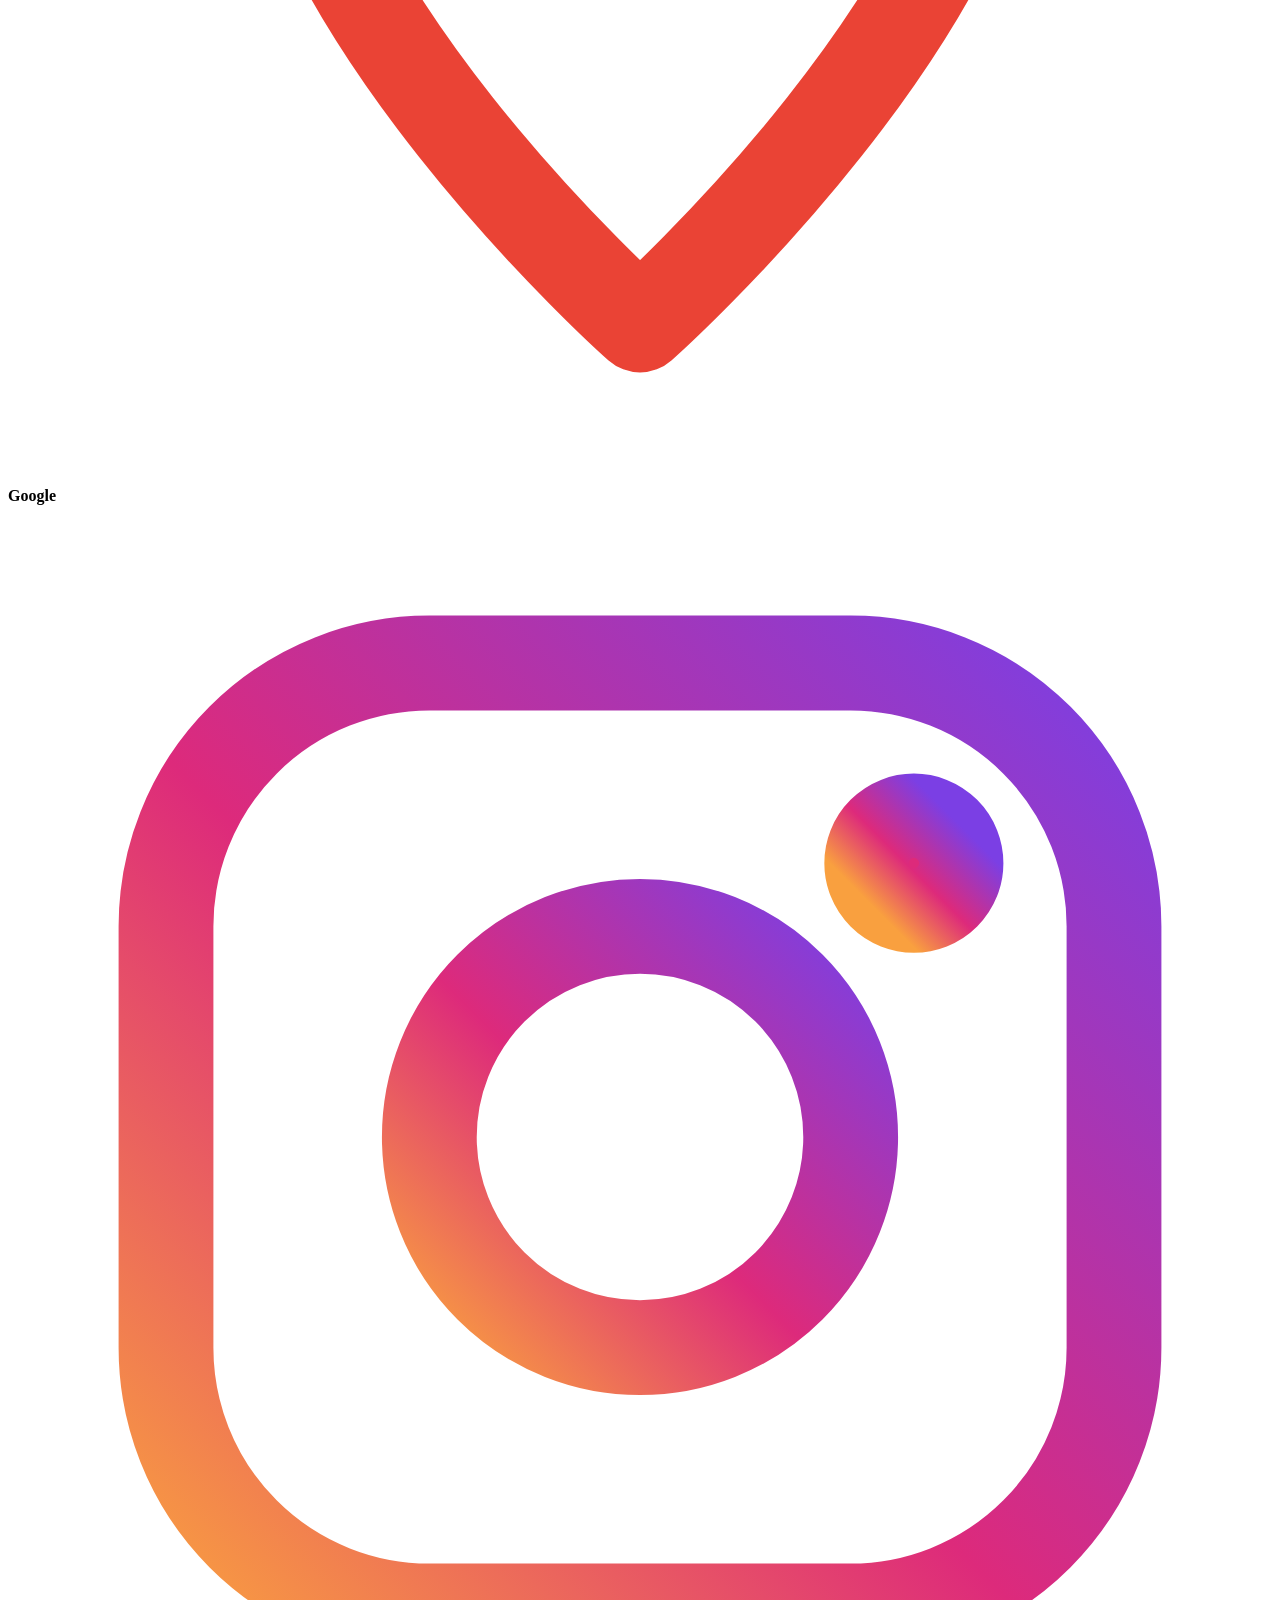
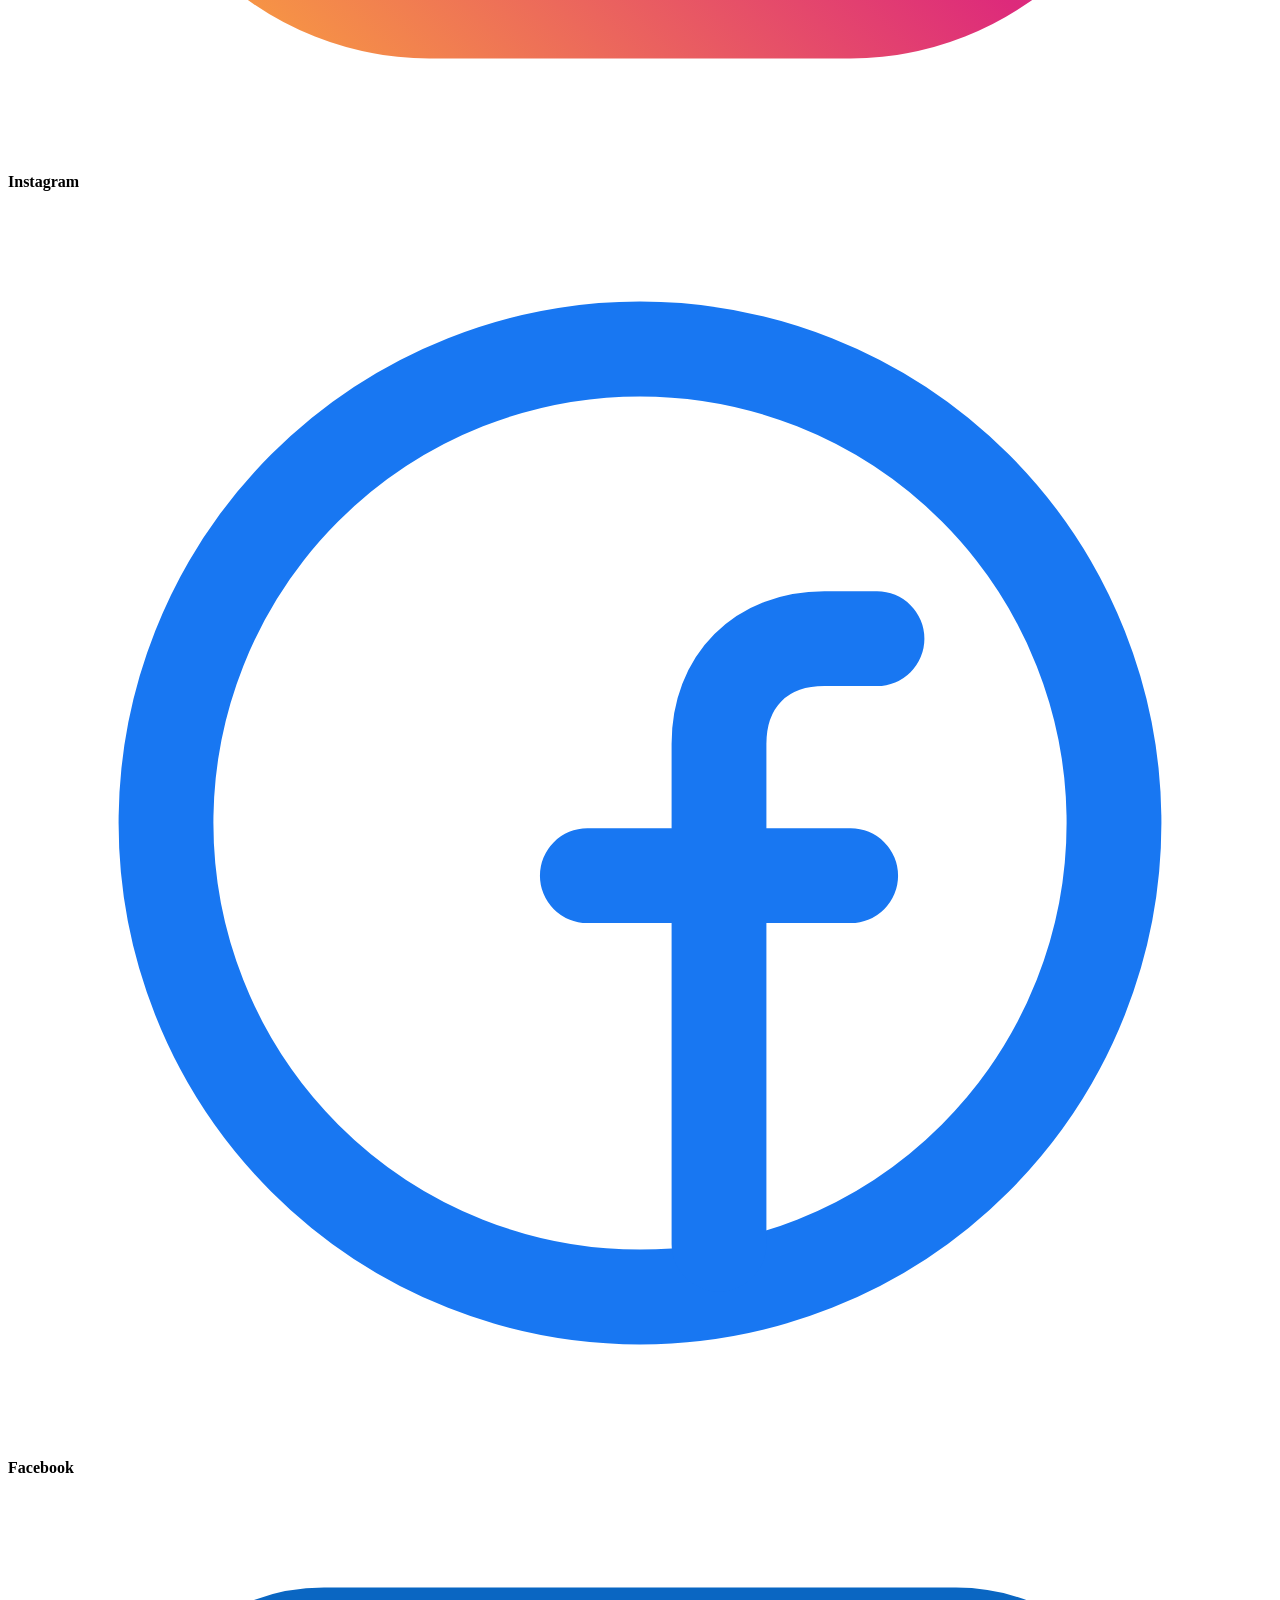
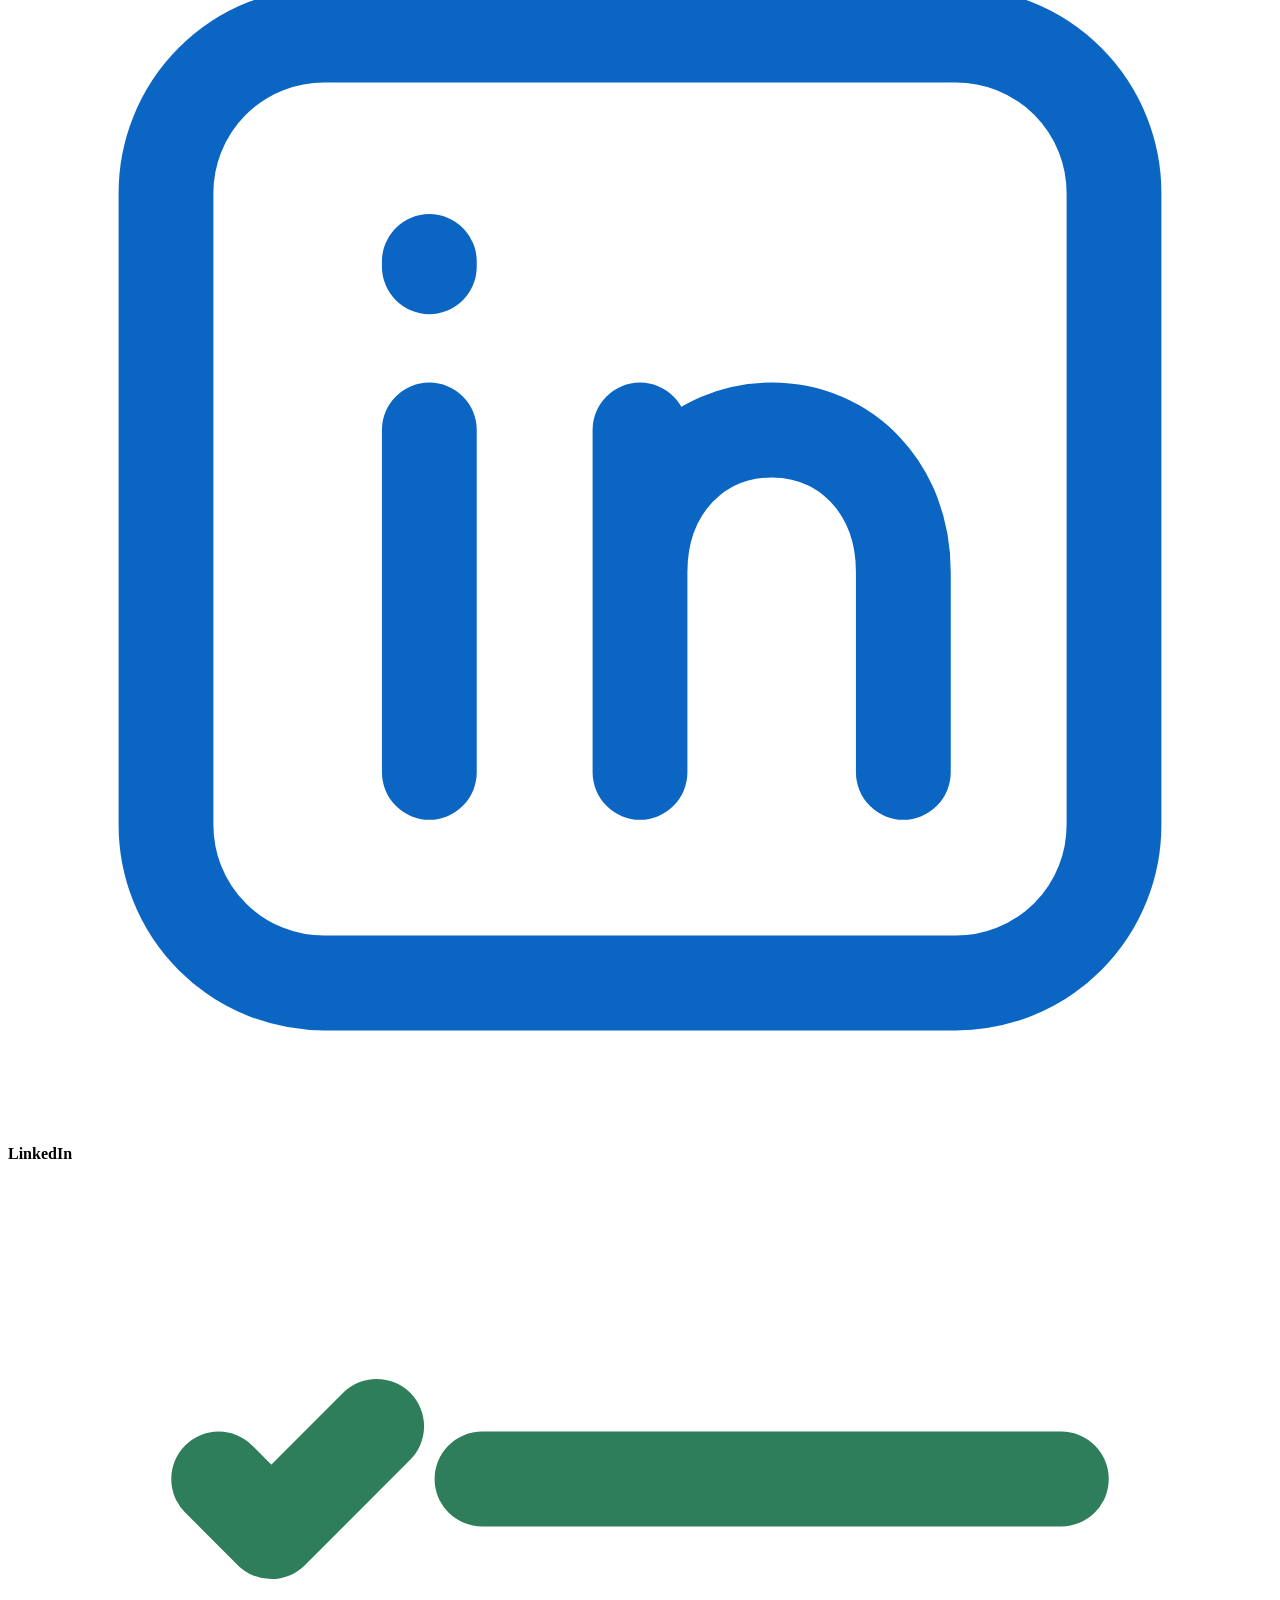
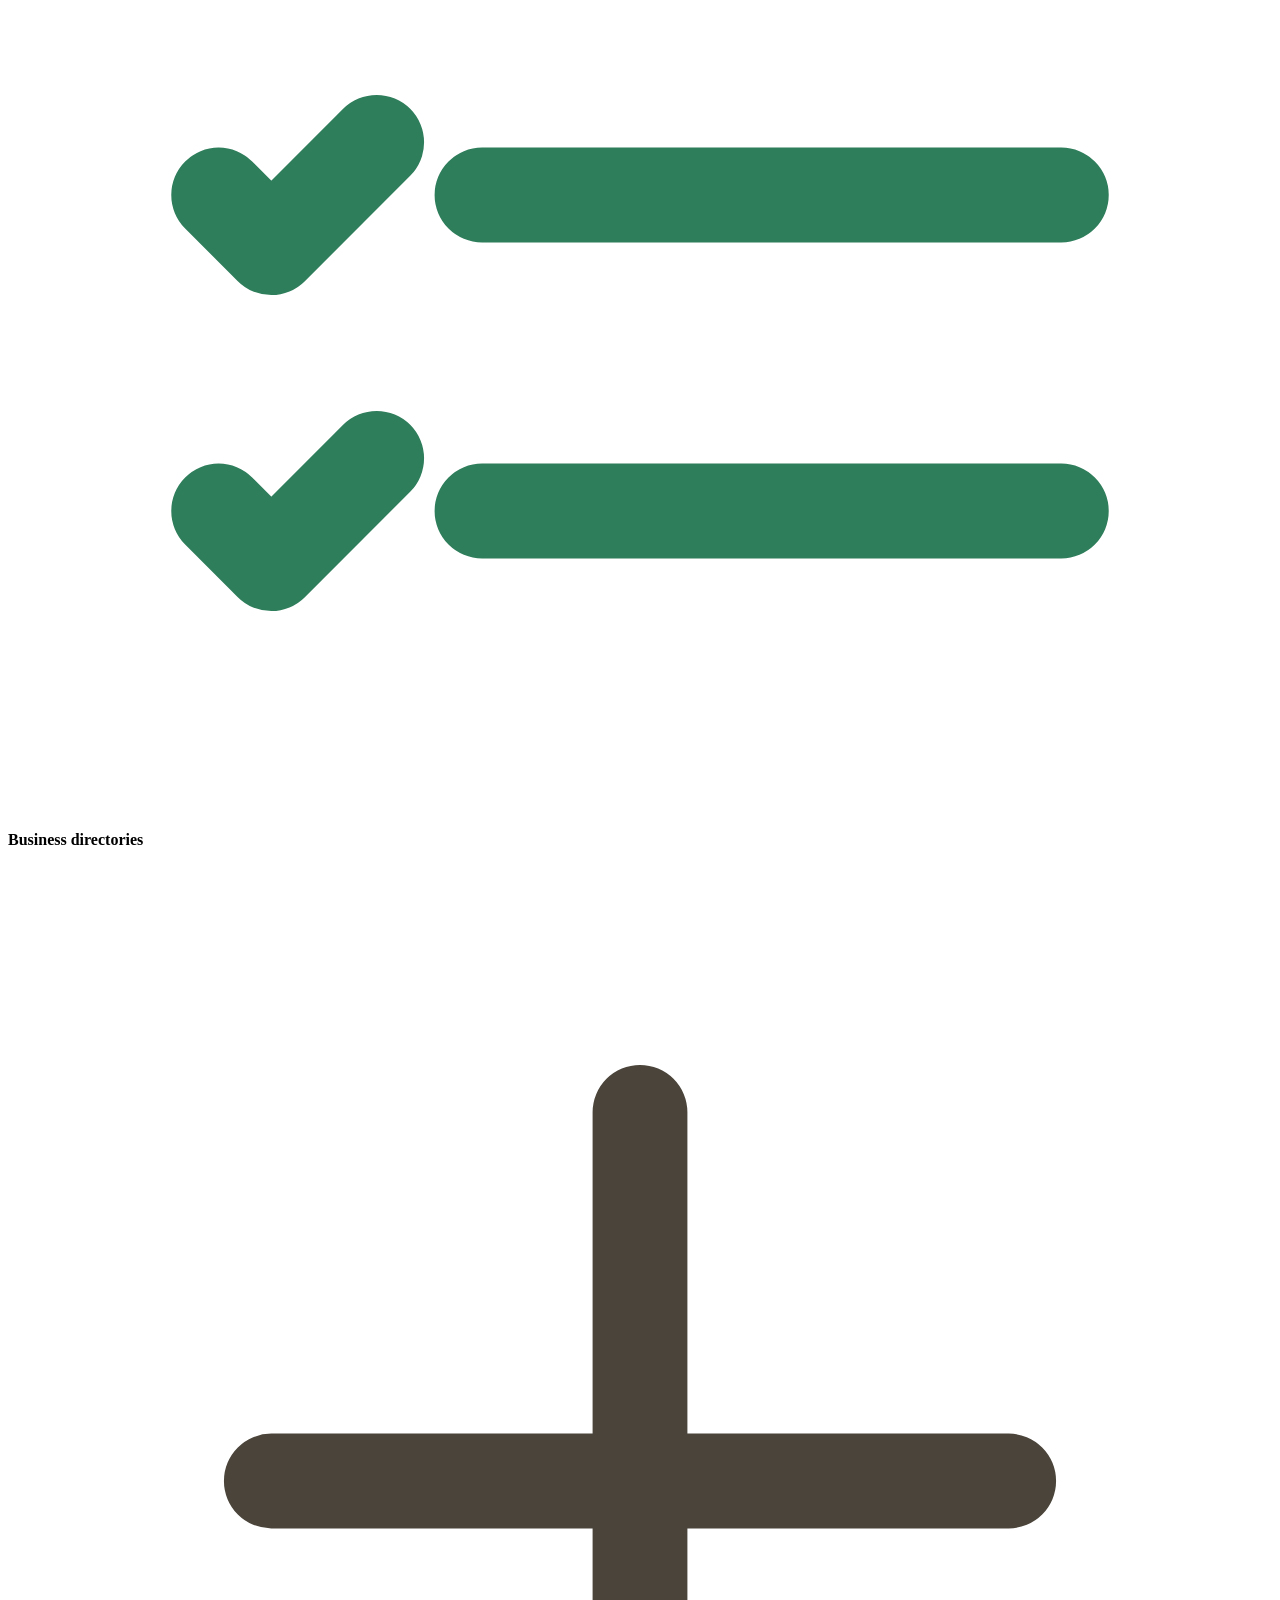
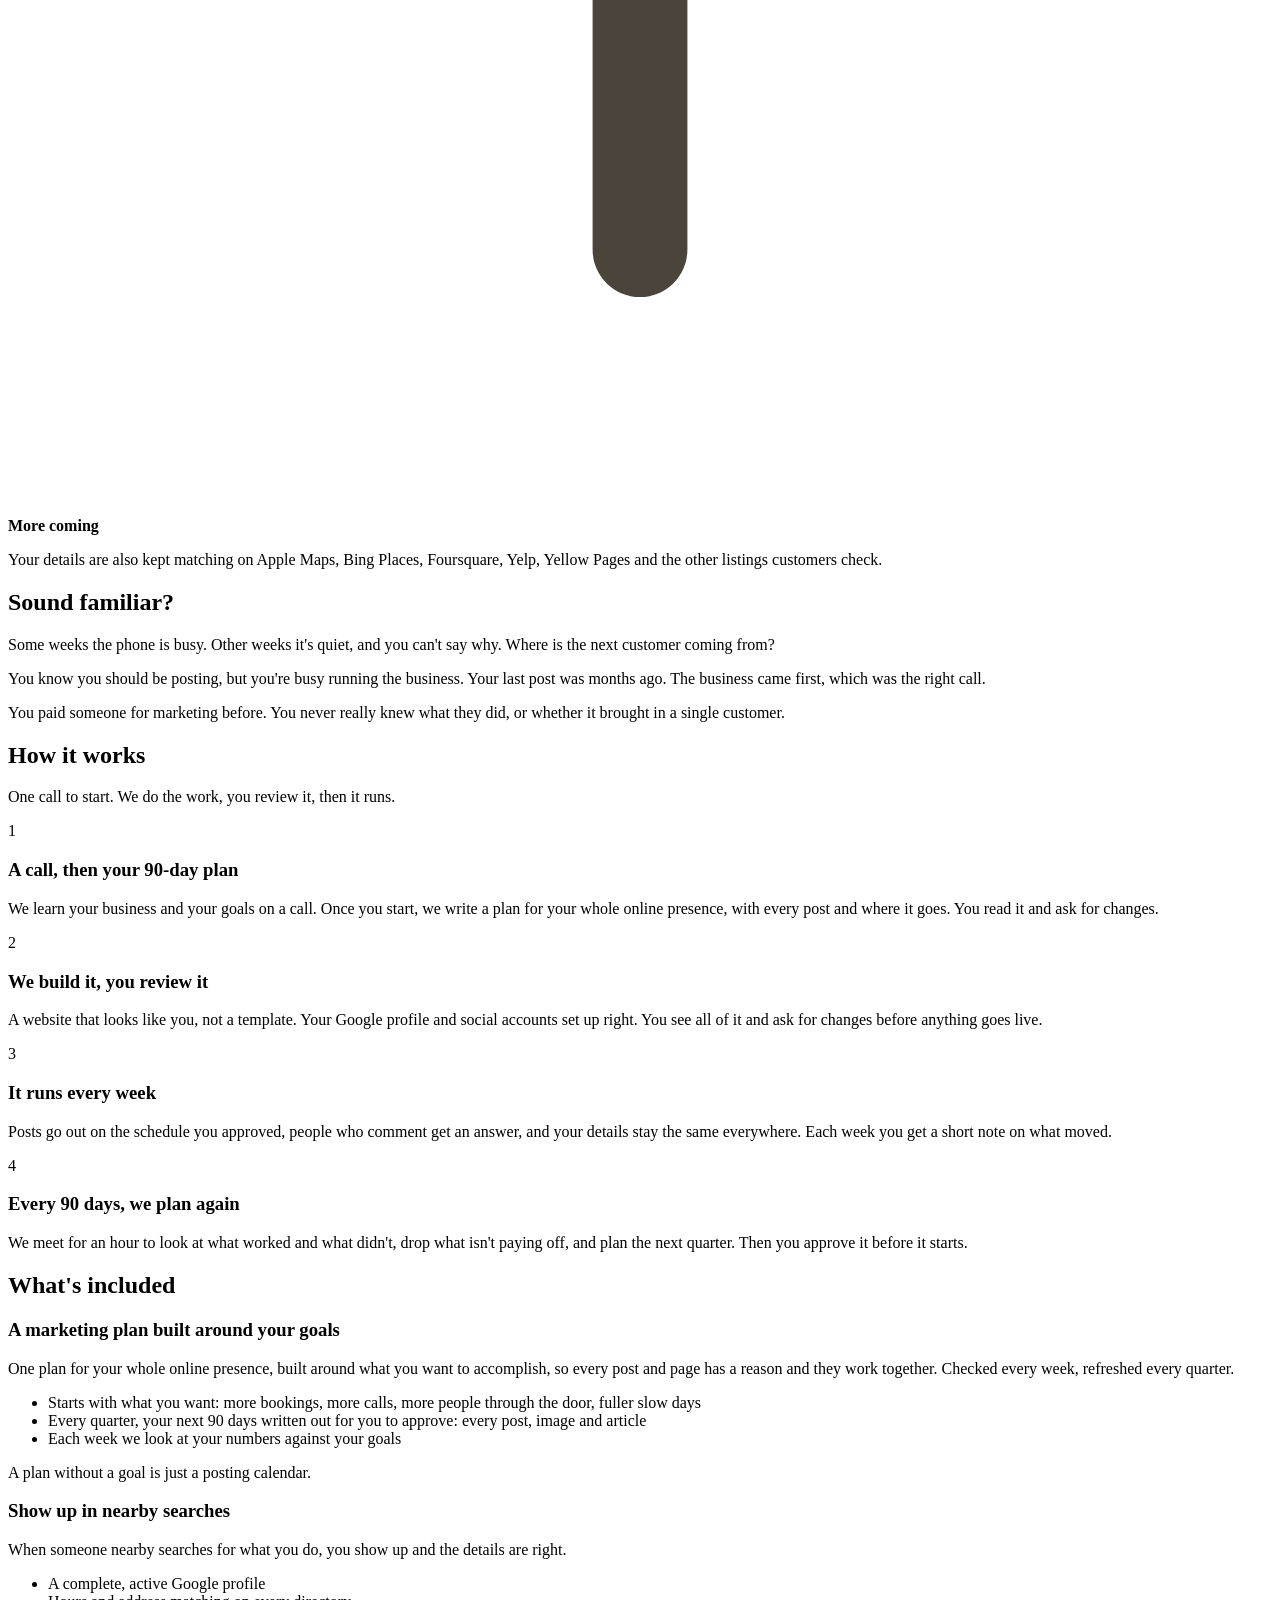
==== commit c1173e5d: "Home channels: LinkedIn before Business directories Co-Authored-By: Claude Opus 5.5 <noreply@anthrop" ====
--- a/index.html
+++ b/index.html
@@ -125,12 +125,12 @@
         <b>Facebook</b>
       </div>
       <div class="channel">
+        <svg viewBox="0 0 24 24" fill="none" stroke="#0A66C2" stroke-width="1.8" stroke-linecap="round" stroke-linejoin="round" aria-hidden="true"><rect x="3" y="3" width="18" height="18" rx="3"></rect><path d="M8 10.5V17M8 7.3v.1M12 17v-6.5M12 13.2c0-1.6 1.1-2.7 2.5-2.7s2.5 1.1 2.5 2.7V17"></path></svg>
+        <b>LinkedIn</b>
+      </div>
+      <div class="channel">
         <svg viewBox="0 0 24 24" fill="none" stroke="#2E7D5B" stroke-width="1.8" stroke-linecap="round" stroke-linejoin="round" aria-hidden="true"><path d="M9 6h11M9 12h11M9 18h11"></path><path d="M4 6l1 1 2-2M4 12l1 1 2-2M4 18l1 1 2-2"></path></svg>
         <b>Business directories</b>
-      </div>
-      <div class="channel">
-        <svg viewBox="0 0 24 24" fill="none" stroke="#0A66C2" stroke-width="1.8" stroke-linecap="round" stroke-linejoin="round" aria-hidden="true"><rect x="3" y="3" width="18" height="18" rx="3"></rect><path d="M8 10.5V17M8 7.3v.1M12 17v-6.5M12 13.2c0-1.6 1.1-2.7 2.5-2.7s2.5 1.1 2.5 2.7V17"></path></svg>
-        <b>LinkedIn</b>
       </div>
       <div class="channel more">
         <svg viewBox="0 0 24 24" fill="none" stroke="#4A443A" stroke-width="1.8" stroke-linecap="round" stroke-linejoin="round" aria-hidden="true"><path d="M12 5v14M5 12h14"></path></svg>
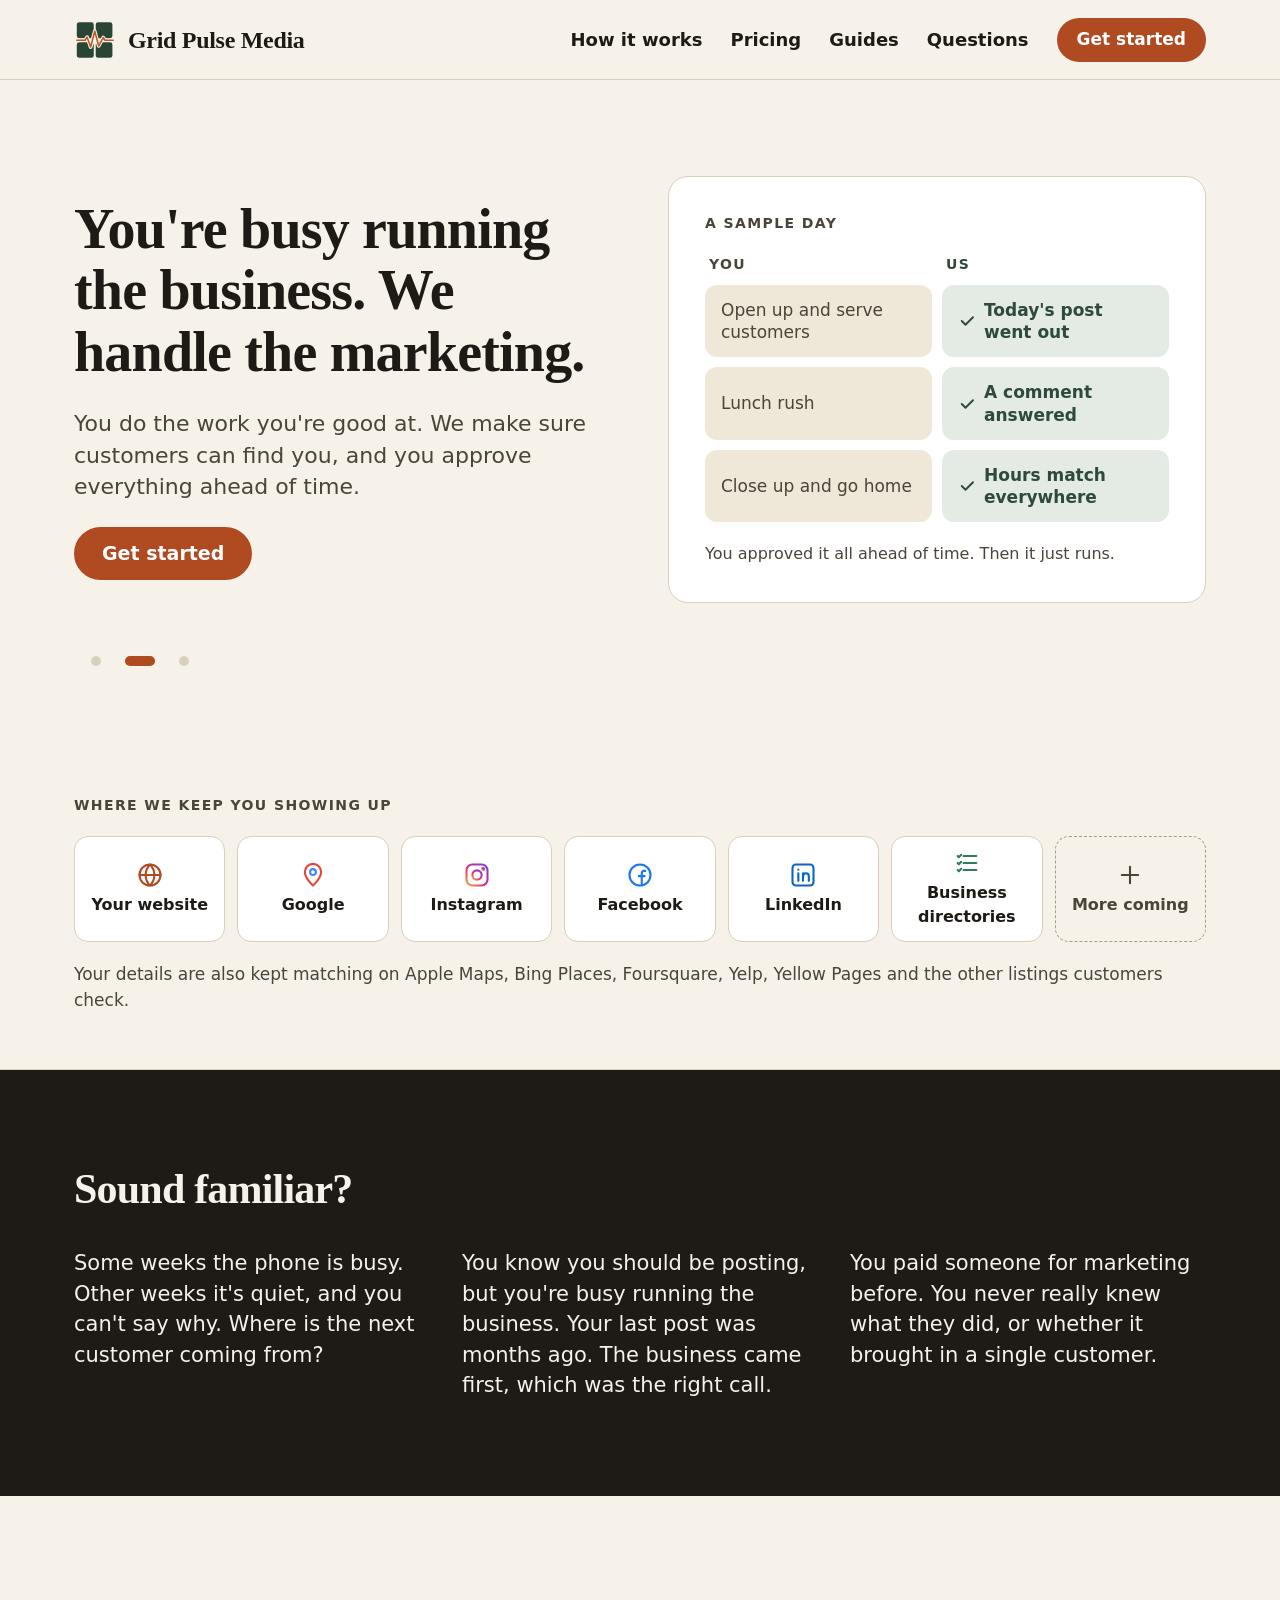
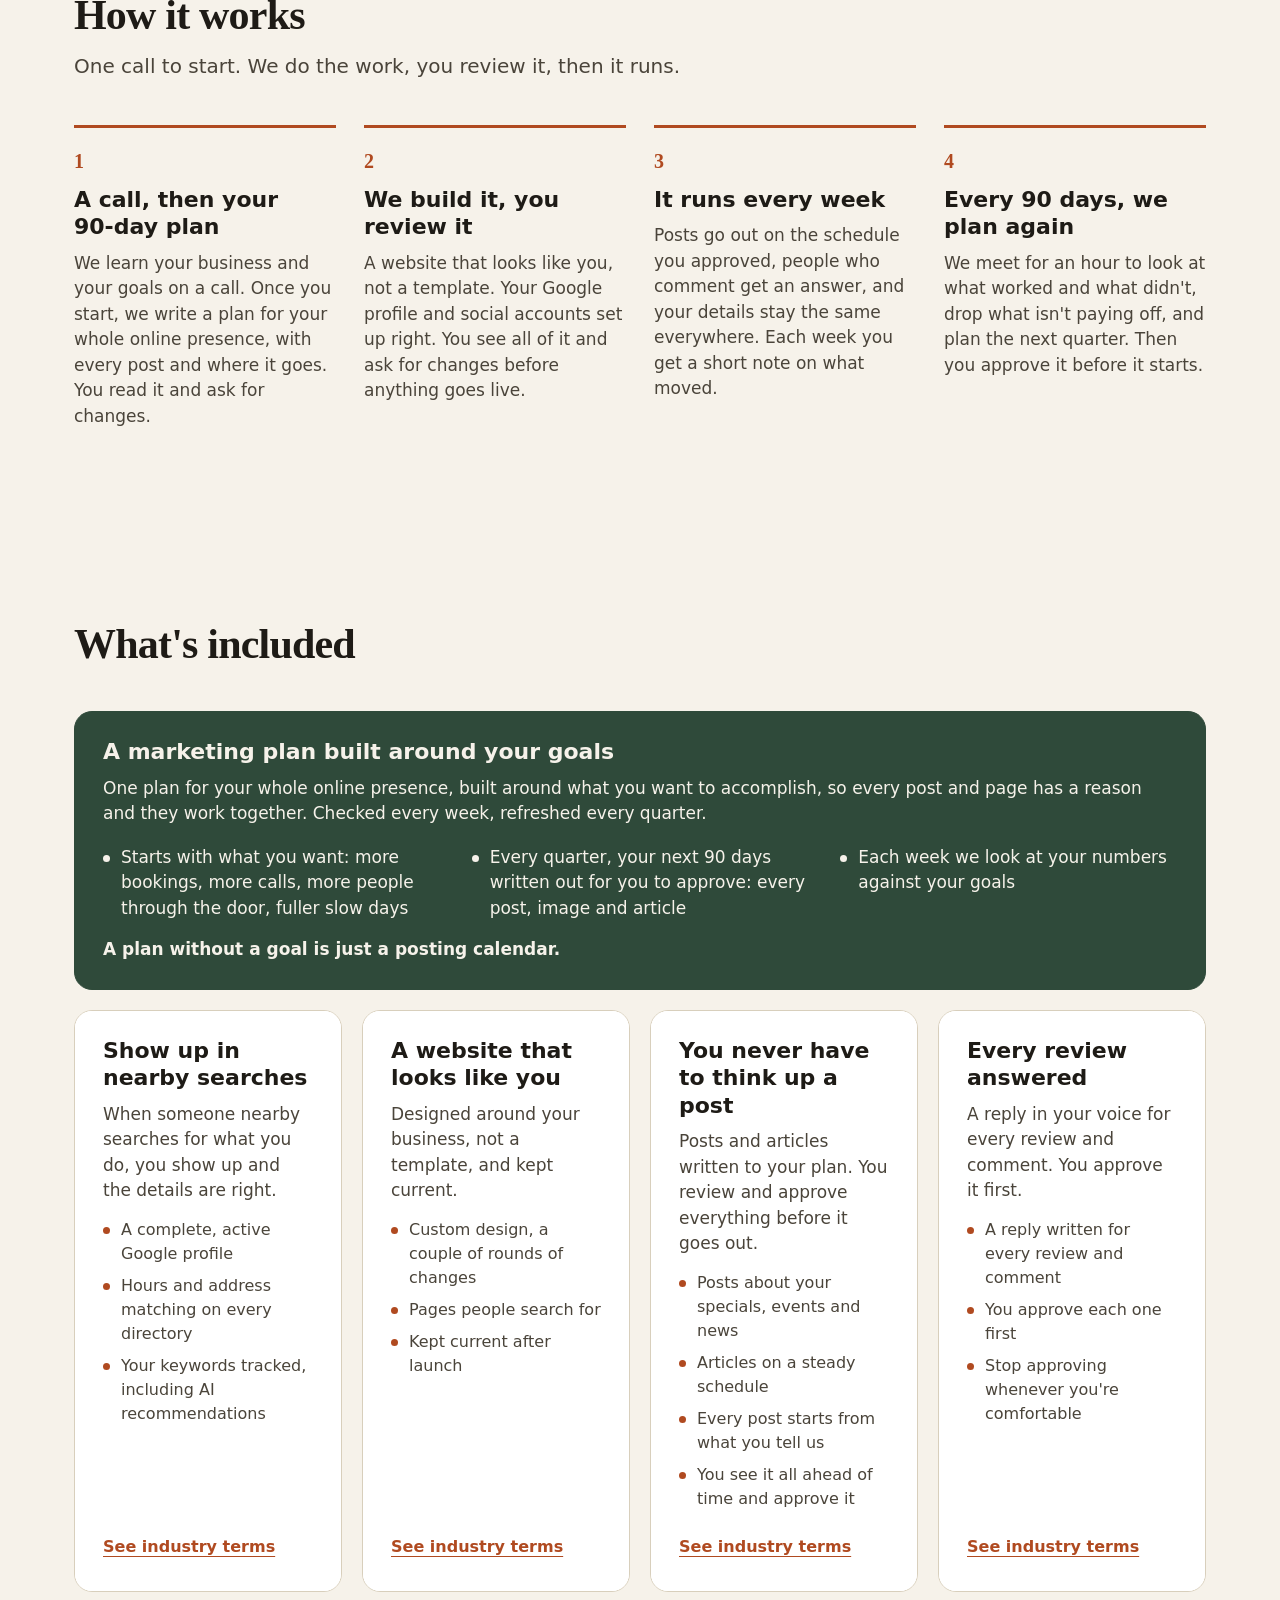
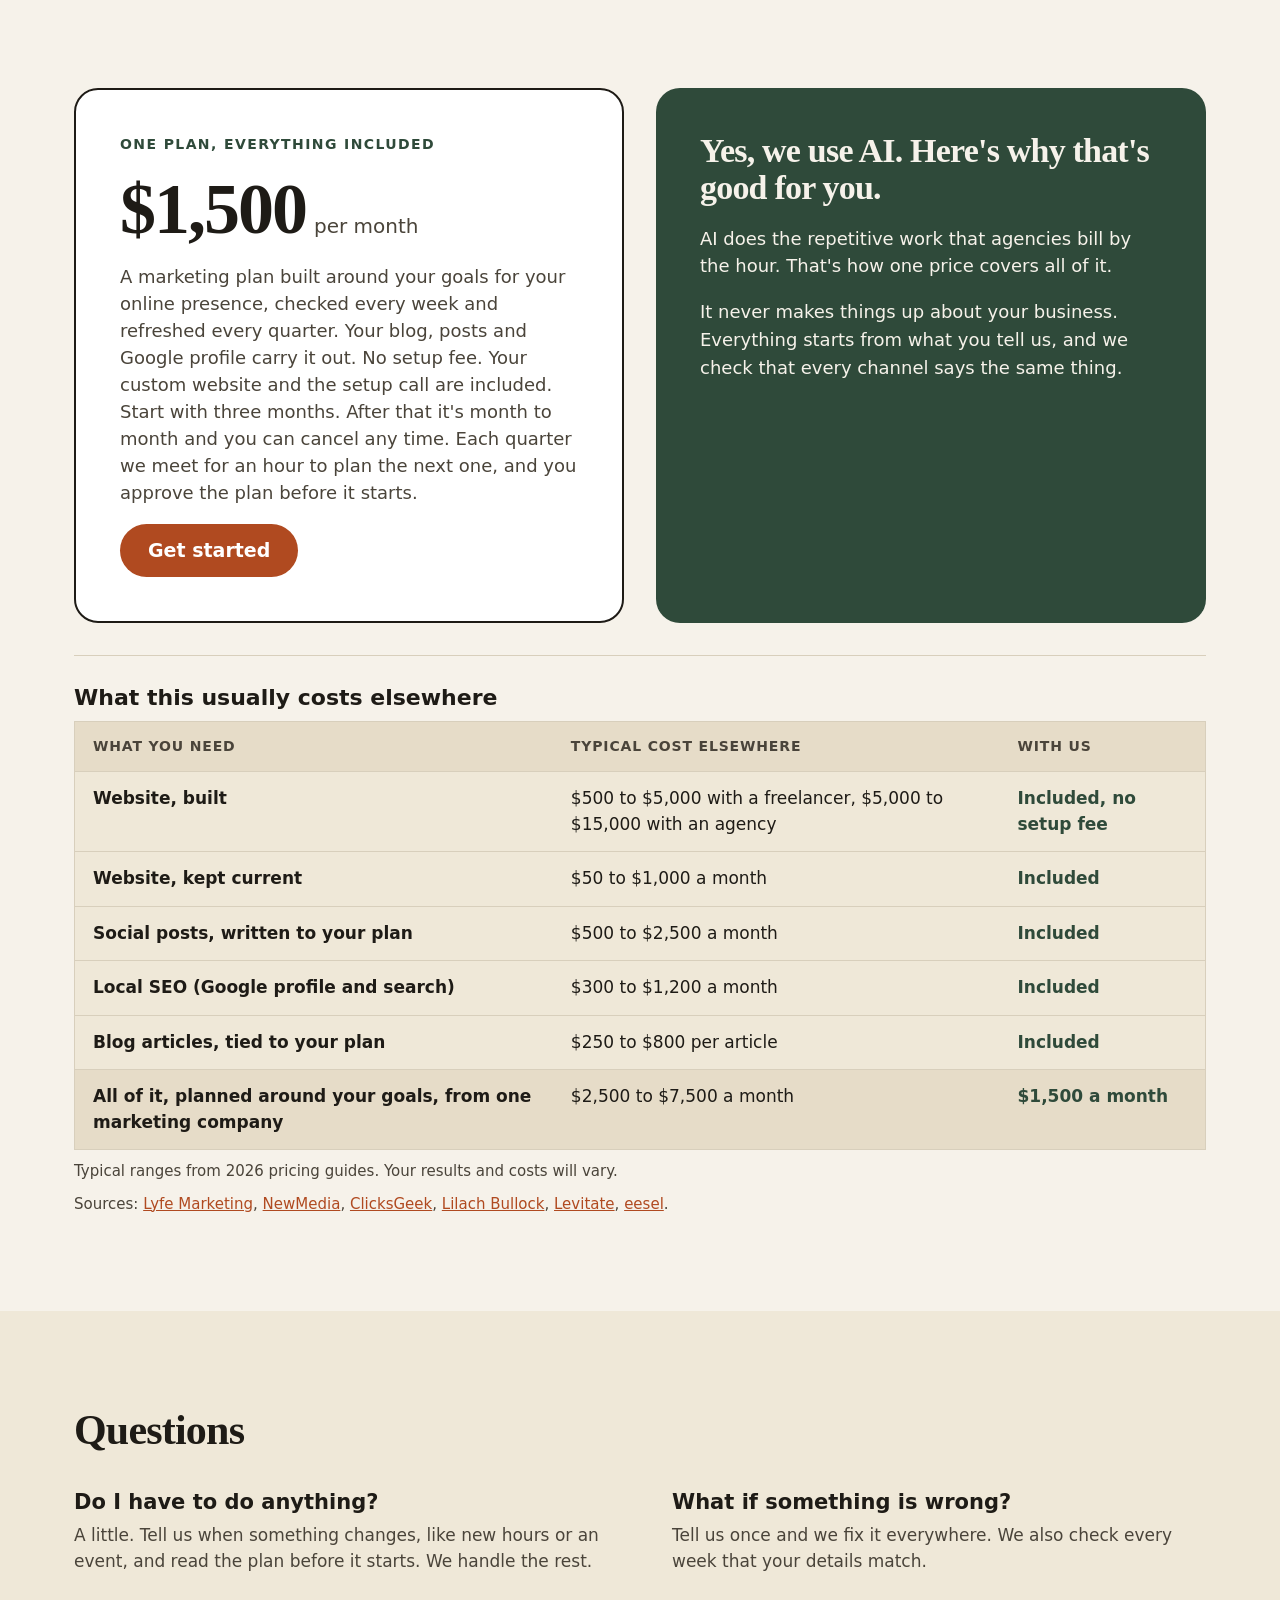
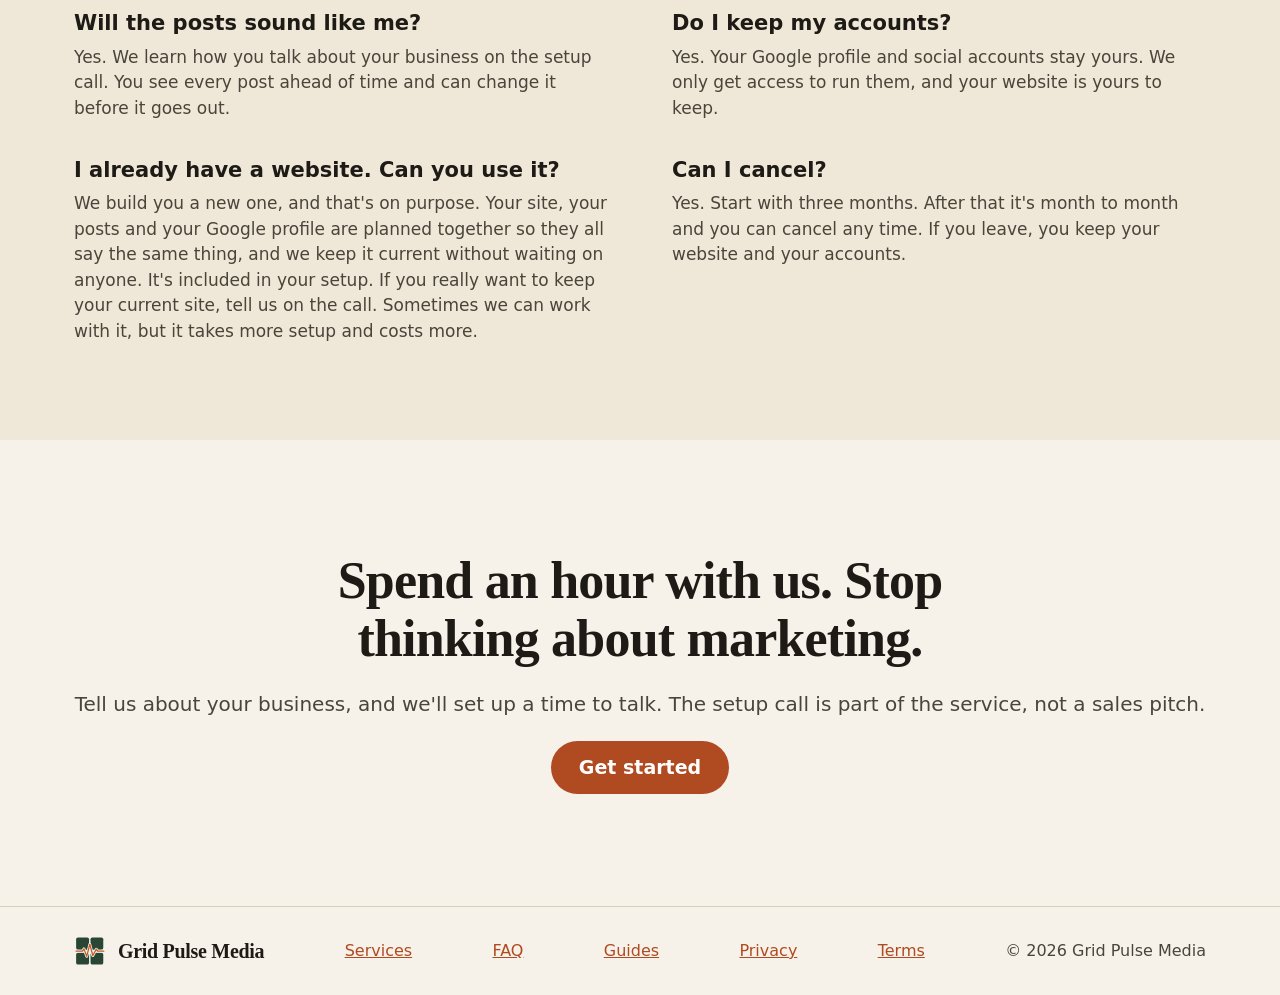
==== commit 0cbd9d57: "Add Google Analytics 4 tag to every page Co-Authored-By: Claude Opus 5.5 <noreply@anthropic.com> Cla" ====
--- a/index.html
+++ b/index.html
@@ -2,6 +2,14 @@
 <html lang="en" class="no-js">
 <head>
 <meta charset="utf-8">
+<!-- Google tag (gtag.js): GA4 property gridpulsemedia.com, read by the Miloe engine -->
+<script async src="https://www.googletagmanager.com/gtag/js?id=G-GLJ8757BDY"></script>
+<script>
+  window.dataLayer = window.dataLayer || [];
+  function gtag(){dataLayer.push(arguments);}
+  gtag('js', new Date());
+  gtag('config', 'G-GLJ8757BDY');
+</script>
 <meta name="viewport" content="width=device-width, initial-scale=1">
 <meta name="msvalidate.01" content="0D943468C18944FF4F5E947928108EA3">
 <title>Grid Pulse Media | Local Business Marketing Company</title>
--- a/styles.css
+++ b/styles.css
@@ -0,0 +1,714 @@
+:root {
+  --cream: #F6F2EA;
+  --ink: #1E1B16;
+  --muted: #4A443A;
+  --forest: #2F4A3A;
+  --clay: #B04A20;
+  --clay-dark: #8F3A18;
+  --sand: #EFE8D8;
+  --sand-deep: #E6DCC8;
+  --line: #D8CFBC;
+  --serif: 'Bitter', Georgia, serif;
+}
+
+* { box-sizing: border-box; }
+
+html { -webkit-text-size-adjust: 100%; scroll-behavior: smooth; }
+
+@media (prefers-reduced-motion: reduce) {
+  html { scroll-behavior: auto; }
+}
+
+body {
+  margin: 0;
+  background: var(--cream);
+  color: var(--ink);
+  font-family: 'Source Sans 3', system-ui, -apple-system, 'Segoe UI', sans-serif;
+  font-size: 18px;
+  line-height: 1.5;
+}
+
+img, svg { max-width: 100%; }
+
+a { color: var(--clay); }
+a:hover { color: var(--clay-dark); }
+
+:focus-visible {
+  outline: 3px solid var(--forest);
+  outline-offset: 3px;
+}
+
+.skip {
+  position: absolute;
+  left: 16px;
+  top: -64px;
+  background: var(--ink);
+  color: var(--cream);
+  padding: 12px 18px;
+  border-radius: 8px;
+  z-index: 10;
+}
+.skip:focus { top: 16px; }
+
+.wrap {
+  max-width: 1180px;
+  margin: 0 auto;
+  padding: 0 24px;
+}
+
+h1, h2, h3 { margin: 0; }
+
+h1, h2 {
+  font-family: var(--serif);
+  font-weight: 700;
+  line-height: 1.1;
+  letter-spacing: -0.8px;
+}
+
+h1, .hero-title { font-size: clamp(36px, 5.2vw, 56px); }
+.hero-title { font-family: var(--serif); font-weight: 700; line-height: 1.1; letter-spacing: -0.8px; }
+h2 { font-size: clamp(30px, 4vw, 42px); }
+h3 { font-size: 22px; font-weight: 700; line-height: 1.25; }
+
+p { margin: 0; }
+
+.eyebrow {
+  font-size: 14px;
+  font-weight: 700;
+  letter-spacing: 1.4px;
+  text-transform: uppercase;
+  color: var(--forest);
+}
+
+.section { padding: clamp(56px, 8vw, 96px) 0; }
+.section-head { display: flex; flex-direction: column; gap: 12px; margin-bottom: 44px; }
+.section-head p { font-size: 20px; color: var(--muted); max-width: 640px; }
+
+/* Buttons */
+.btn {
+  display: inline-block;
+  background: var(--clay);
+  color: #fff;
+  text-decoration: none;
+  font-weight: 700;
+  font-size: 19px;
+  line-height: 1.2;
+  padding: 15px 28px;
+  min-height: 48px;
+  border-radius: 999px;
+}
+.btn:hover { background: var(--clay-dark); color: #fff; }
+.btn-sm { font-size: 17px; padding: 11px 20px; min-height: 44px; }
+
+.link-strong {
+  color: var(--ink);
+  font-weight: 700;
+  font-size: 19px;
+  text-underline-offset: 4px;
+}
+.link-strong:hover { color: var(--clay-dark); }
+
+/* Header */
+.site-header {
+  background: var(--cream);
+  border-bottom: 1px solid var(--line);
+}
+.bar {
+  display: flex;
+  align-items: center;
+  justify-content: space-between;
+  gap: 24px;
+  padding-top: 16px;
+  padding-bottom: 16px;
+}
+.brand {
+  display: flex;
+  align-items: center;
+  gap: 12px;
+  color: var(--ink);
+  text-decoration: none;
+  font-family: var(--serif);
+  font-weight: 700;
+  font-size: 24px;
+  letter-spacing: -0.3px;
+}
+.brand:hover { color: var(--ink); }
+.brand svg { width: 42px; height: 42px; flex: none; }
+
+.nav { display: flex; align-items: center; gap: 28px; font-weight: 600; }
+.nav a:not(.btn) { color: var(--ink); text-decoration: none; padding: 10px 0; }
+.nav a:not(.btn):hover { color: var(--clay-dark); text-decoration: underline; text-underline-offset: 4px; }
+
+/* Phones and small tablets: brand and button on the first row, the page links on a second row */
+@media (max-width: 820px) {
+  .bar { flex-wrap: wrap; justify-content: flex-start; gap: 0; padding-top: 10px; padding-bottom: 4px; }
+  .bar::after { content: ""; order: 2; flex: 1 0 100%; height: 0; }
+  .brand { order: 0; flex: 1 1 auto; min-width: 0; margin-right: 12px; font-size: 19px; gap: 9px; min-height: 44px; white-space: nowrap; }
+  .brand svg { width: 34px; height: 34px; }
+  .nav { display: contents; }
+  .nav .btn { order: 1; white-space: nowrap; margin-bottom: 6px; padding: 10px 16px; font-size: 16px; }
+  .nav a:not(.btn) { order: 3; display: inline-flex; align-items: center; min-height: 44px; padding: 0 13px 0 0; font-size: 15px; }
+  .nav a:only-child { order: 1; padding: 0; margin-bottom: 0; }
+}
+@media (max-width: 360px) {
+  .brand { font-size: 16px; gap: 8px; }
+  .brand svg { width: 28px; height: 28px; }
+  .nav .btn { padding: 10px 12px; font-size: 15px; }
+}
+
+/* Hero */
+.hero { padding: clamp(40px, 7vw, 72px) 0; }
+.hero-grid {
+  display: grid;
+  grid-template-columns: repeat(2, minmax(0, 1fr));
+  gap: 56px;
+  align-items: center;
+}
+@media (max-width: 900px) {
+  .hero-grid { grid-template-columns: minmax(0, 1fr); gap: 40px; }
+}
+.hero-copy { display: flex; flex-direction: column; gap: 24px; align-items: flex-start; }
+.lede { font-size: clamp(19px, 2.4vw, 22px); line-height: 1.45; color: var(--muted); }
+.cta-row { display: flex; flex-wrap: wrap; gap: 14px 24px; align-items: center; }
+
+.frame-wrap { display: flex; flex-direction: column; gap: 14px; }
+.frame {
+  border: 1px solid var(--line);
+  border-radius: 18px;
+  overflow: hidden;
+  background: #fff;
+}
+.frame-bar {
+  display: flex;
+  align-items: center;
+  gap: 14px;
+  height: 44px;
+  padding: 0 16px;
+  background: #EFE8D8;
+  border-bottom: 1px solid var(--line);
+}
+.dots { display: flex; gap: 6px; }
+.dots i { width: 10px; height: 10px; border-radius: 50%; border: 1.5px solid #8A7F6B; display: block; }
+.url {
+  flex: 1;
+  background: #fff;
+  border-radius: 999px;
+  padding: 4px 14px;
+  font-size: 14px;
+  color: var(--muted);
+  overflow: hidden;
+  white-space: nowrap;
+  text-overflow: ellipsis;
+}
+.shot {
+  aspect-ratio: 16 / 10;
+  background: var(--sand-deep);
+  display: flex;
+  align-items: center;
+  justify-content: center;
+  padding: 16px;
+  text-align: center;
+  color: var(--muted);
+}
+.chip-row { display: flex; align-items: center; flex-wrap: wrap; gap: 10px; color: var(--muted); font-size: 16px; }
+.chip {
+  background: var(--forest);
+  color: var(--cream);
+  font-weight: 700;
+  font-size: 14px;
+  padding: 4px 12px;
+  border-radius: 999px;
+}
+
+/* Channels */
+.channels { padding: 40px 0 56px; border-bottom: 1px solid var(--line); }
+.channels .eyebrow { color: var(--muted); margin-bottom: 20px; display: block; }
+.channel-grid {
+  display: grid;
+  grid-template-columns: repeat(auto-fit, minmax(150px, 1fr));
+  gap: 12px;
+}
+.channel {
+  display: flex;
+  flex-direction: column;
+  align-items: center;
+  justify-content: center;
+  gap: 4px;
+  background: #fff;
+  border: 1px solid var(--line);
+  border-radius: 14px;
+  padding: 12px 10px;
+  text-align: center;
+}
+.channel svg { width: 28px; height: 28px; }
+.channel b { font-size: 16px; }
+.channel small { font-size: 14px; font-weight: 600; letter-spacing: 0.4px; color: var(--muted); }
+.channel.more { background: transparent; border: 1.5px dashed #A89C84; color: var(--muted); }
+.channels .note { margin-top: 20px; color: var(--muted); font-size: 17px; }
+
+/* Familiar */
+.familiar { background: var(--ink); color: var(--cream); }
+.familiar h2 { margin-bottom: 36px; }
+.three {
+  display: grid;
+  grid-template-columns: repeat(auto-fit, minmax(260px, 1fr));
+  gap: 32px;
+}
+.three p { font-size: 21px; line-height: 1.45; }
+
+/* How */
+.steps {
+  display: grid;
+  grid-template-columns: repeat(auto-fit, minmax(240px, 1fr));
+  gap: 28px;
+}
+.step { display: flex; flex-direction: column; gap: 10px; border-top: 3px solid var(--clay); padding-top: 18px; }
+.step .num { font-family: var(--serif); font-size: 20px; font-weight: 700; color: var(--clay); }
+.step p { font-size: 17px; color: var(--muted); }
+
+/* Work */
+.work { background: var(--sand); }
+.cards {
+  display: grid;
+  grid-template-columns: repeat(auto-fit, minmax(min(100%, 340px), 1fr));
+  gap: 28px;
+}
+.card { background: #fff; border-radius: 20px; overflow: hidden; display: flex; flex-direction: column; }
+.card .shot { aspect-ratio: 16 / 9; }
+.card-body { padding: 26px 28px; display: flex; flex-direction: column; gap: 10px; }
+.card-body h3 { font-family: var(--serif); font-size: 28px; }
+.card-body p { font-size: 17px; color: var(--muted); }
+
+/* Included */
+.included-grid { display: grid; grid-template-columns: repeat(4, minmax(0, 1fr)); gap: 20px; }
+@media (max-width: 1100px) { .included-grid { grid-template-columns: repeat(2, minmax(0, 1fr)); } }
+@media (max-width: 640px) { .included-grid { grid-template-columns: minmax(0, 1fr); } }
+.inc-card { background: #fff; border: 1px solid var(--line); border-radius: 18px; padding: 26px 28px; display: flex; flex-direction: column; gap: 10px; }
+.inc-card p { font-size: 17px; color: var(--muted); }
+.inc-list { list-style: none; margin: 4px 0 0; padding: 0; display: flex; flex-direction: column; gap: 8px; font-size: 16px; color: var(--muted); }
+.inc-list li { position: relative; padding-left: 18px; }
+.inc-list li::before { content: ""; position: absolute; left: 0; top: 0.6em; width: 7px; height: 7px; border-radius: 50%; background: var(--clay); }
+/* The plan is a full width band above the four outcome cards */
+.included-grid > .inc-card:first-child { grid-column: 1 / -1; background: var(--forest); border-color: var(--forest); color: var(--cream); }
+.included-grid > .inc-card:first-child h3, .included-grid > .inc-card:first-child p, .included-grid > .inc-card:first-child .inc-list { color: var(--cream); }
+.included-grid > .inc-card:first-child .inc-list li::before { background: var(--cream); }
+.included-grid > .inc-card:first-child .inc-list { display: grid; grid-template-columns: repeat(3, minmax(0, 1fr)); gap: 12px 32px; font-size: 17px; margin-top: 8px; }
+@media (max-width: 820px) { .included-grid > .inc-card:first-child .inc-list { grid-template-columns: minmax(0, 1fr); } }
+.inc-card .inc-line { font-weight: 700; margin-top: 6px; }
+
+/* Pricing */
+.pricing { padding-top: 0; }
+.price-grid {
+  display: grid;
+  grid-template-columns: repeat(auto-fit, minmax(min(100%, 380px), 1fr));
+  gap: 32px;
+}
+.price-card {
+  background: #fff;
+  border: 2px solid var(--ink);
+  border-radius: 24px;
+  padding: clamp(28px, 4vw, 44px);
+  display: flex;
+  flex-direction: column;
+  gap: 18px;
+  align-items: flex-start;
+}
+.price { display: flex; align-items: baseline; flex-wrap: wrap; gap: 8px; }
+.price b { font-family: var(--serif); font-size: clamp(56px, 8vw, 72px); line-height: 1; letter-spacing: -2px; }
+.price span { font-size: 20px; color: var(--muted); }
+.price-card p { font-size: 18px; color: var(--muted); }
+.ai-card {
+  background: var(--forest);
+  color: var(--cream);
+  border-radius: 24px;
+  padding: clamp(28px, 4vw, 44px);
+  display: flex;
+  flex-direction: column;
+  gap: 18px;
+}
+.ai-card h2 { font-size: clamp(26px, 3.4vw, 34px); }
+.ai-card p { font-size: 18px; line-height: 1.55; }
+
+.compare {
+  grid-column: 1 / -1;
+  border-top: 1px solid var(--line);
+  padding-top: 28px;
+  display: flex;
+  flex-direction: column;
+  gap: 10px;
+  max-width: 820px;
+}
+.compare p { font-size: 19px; }
+.compare .compare-note { font-size: 15px; color: var(--muted); }
+
+/* Compare table */
+.compare { max-width: none; }
+.table-wrap { overflow-x: auto; }
+.compare table { width: 100%; border-collapse: collapse; font-size: 17px; background: var(--sand); border: 1px solid var(--line); }
+.compare th, .compare td { text-align: left; padding: 14px 18px; border-bottom: 1px solid var(--line); vertical-align: top; }
+.compare thead th { font-size: 14px; letter-spacing: .06em; text-transform: uppercase; color: var(--muted); background: var(--sand-deep); }
+.compare tbody th { font-weight: 700; }
+.compare td:last-child { color: var(--forest); font-weight: 700; }
+.compare tr.total th, .compare tr.total td { background: var(--sand-deep); border-bottom: 0; }
+.sr { position: absolute; width: 1px; height: 1px; overflow: hidden; clip: rect(0 0 0 0); }
+
+/* FAQ */
+.faq { background: var(--sand); }
+.faq h2 { margin-bottom: 36px; }
+.faq-grid {
+  display: grid;
+  grid-template-columns: repeat(auto-fit, minmax(min(100%, 360px), 1fr));
+  gap: 36px 64px;
+}
+.faq-grid div { display: flex; flex-direction: column; gap: 8px; }
+.faq-grid h3 { font-size: 21px; }
+.faq-grid p { font-size: 17px; color: var(--muted); }
+
+/* Book */
+.book { text-align: center; padding: clamp(72px, 10vw, 112px) 0; }
+.book .wrap { display: flex; flex-direction: column; align-items: center; gap: 22px; }
+.book h2 { font-size: clamp(32px, 5vw, 52px); max-width: 780px; }
+.book p { font-size: 20px; color: var(--muted); }
+
+/* Footer */
+.site-footer { border-top: 1px solid var(--line); padding: 28px 0; color: var(--muted); font-size: 16px; }
+.foot-bar { display: flex; flex-wrap: wrap; gap: 12px 24px; align-items: center; justify-content: space-between; }
+.site-footer .brand { font-size: 20px; }
+.site-footer .brand svg { width: 32px; height: 32px; }
+
+.todo { background: #FFF3C4; padding: 0 4px; border-radius: 3px; }
+
+/* Hero panel */
+.tell {
+  background: #fff;
+  border: 1px solid var(--line);
+  border-radius: 20px;
+  padding: clamp(24px, 4vw, 36px);
+  display: flex;
+  flex-direction: column;
+  gap: 20px;
+}
+.tell-label { color: var(--muted); }
+.tell-note {
+  background: var(--cream);
+  border-radius: 14px;
+  padding: 20px 22px;
+  display: flex;
+  flex-direction: column;
+  gap: 6px;
+}
+.tell-note b { font-family: var(--serif); font-size: 26px; line-height: 1.2; }
+.tell-note span { font-size: 17px; color: var(--muted); }
+.tell-list {
+  list-style: none;
+  margin: 0;
+  padding: 0;
+  display: grid;
+  grid-template-columns: repeat(2, minmax(0, 1fr));
+  gap: 12px;
+}
+.tell-list li {
+  display: flex;
+  align-items: center;
+  gap: 10px;
+  border: 1px solid var(--line);
+  border-radius: 12px;
+  padding: 14px 16px;
+  font-size: 17px;
+}
+.tell-list svg { width: 20px; height: 20px; flex: none; }
+.tell-foot { font-size: 16px; color: var(--muted); }
+@media (max-width: 420px) { .tell-list { grid-template-columns: minmax(0, 1fr); } }
+
+/* Get started form */
+.start { padding: clamp(40px, 7vw, 72px) 0 clamp(56px, 8vw, 96px); }
+.start-wrap { max-width: 760px; display: flex; flex-direction: column; gap: 32px; }
+.start-intro { display: flex; flex-direction: column; gap: 16px; align-items: flex-start; }
+.start-form {
+  background: #fff;
+  border: 1px solid var(--line);
+  border-radius: 24px;
+  padding: clamp(24px, 4vw, 40px);
+  display: flex;
+  flex-direction: column;
+  gap: 22px;
+  align-items: flex-start;
+}
+.field-grid { display: grid; grid-template-columns: repeat(2, minmax(0, 1fr)); gap: 22px; width: 100%; }
+@media (max-width: 640px) { .field-grid { grid-template-columns: minmax(0, 1fr); } }
+.field { display: flex; flex-direction: column; gap: 6px; width: 100%; }
+.field label { font-weight: 700; font-size: 17px; }
+.req { font-weight: 400; font-size: 14px; color: var(--muted); margin-left: 6px; }
+.hint { font-size: 15px; color: var(--muted); }
+.field input, .field select, .field textarea {
+  font: inherit;
+  font-size: 18px;
+  color: var(--ink);
+  background: #fff;
+  border: 1.5px solid #8A7F6B;
+  border-radius: 12px;
+  padding: 12px 14px;
+  min-height: 48px;
+  width: 100%;
+}
+.field textarea { resize: vertical; }
+.field input:focus-visible, .field select:focus-visible, .field textarea:focus-visible {
+  outline: 3px solid var(--forest);
+  outline-offset: 2px;
+  border-color: var(--forest);
+}
+.optional-head { display: flex; flex-direction: column; gap: 6px; width: 100%; padding-top: 18px; border-top: 1px solid var(--line, #d9d2c3); }
+.optional-head h2 { font-size: 24px; margin: 0; }
+.optional-head p { margin: 0; color: var(--muted); }
+.trap { position: absolute; left: -9999px; width: 1px; height: 1px; overflow: hidden; }
+.start-form .btn { border: 0; font-family: inherit; cursor: pointer; }
+.form-note { font-size: 15px; color: var(--muted); }
+
+/* Guides */
+.guide { padding-top: clamp(32px, 6vw, 64px); padding-bottom: clamp(40px, 7vw, 80px); max-width: 760px; }
+.guide h1 { font-family: var(--serif); font-size: clamp(30px, 5vw, 44px); line-height: 1.15; margin-bottom: 12px; }
+.guide .lede { color: var(--muted); margin: 0 0 32px; }
+.guide-crumb { margin: 0 0 16px; font-weight: 600; }
+.guide-date { color: var(--muted); font-size: 16px; margin: 0 0 24px; }
+.guide-hero { display: block; width: 100%; height: auto; border-radius: 12px; margin: 0 0 28px; }
+.guide-body h2 { font-family: var(--serif); font-size: 26px; line-height: 1.25; margin: 36px 0 10px; }
+.guide-body h3 { font-size: 21px; margin: 28px 0 8px; }
+.guide-body p, .guide-body li { font-size: 19px; line-height: 1.65; }
+.guide-body ul, .guide-body ol { padding-left: 24px; }
+.guide-body p, .guide-body ul, .guide-body ol { margin: 0 0 1.1em; }
+.guide-body li { margin: 0 0 0.4em; }
+.guide-body blockquote { margin: 0 0 1.4em; padding: 14px 18px; background: var(--sand); border-left: 4px solid var(--clay); border-radius: 0 8px 8px 0; }
+.guide-body blockquote p { margin: 0 0 0.7em; }
+.guide-body blockquote > :last-child { margin-bottom: 0; }
+/* Tables written in a guide: same look as the compare table, readable on a phone without sideways scroll */
+.guide-body table { width: 100%; margin: 0 0 1.4em; border-collapse: collapse; font-size: 17px; line-height: 1.5; background: var(--sand); border: 1px solid var(--line); }
+.guide-body th, .guide-body td { text-align: left; padding: 12px 14px; border-bottom: 1px solid var(--line); vertical-align: top; }
+.guide-body thead th { font-size: 13px; letter-spacing: .06em; text-transform: uppercase; color: var(--muted); background: var(--sand-deep); }
+.guide-body tbody td:first-child { font-weight: 700; }
+.guide-body tbody tr:last-child td { border-bottom: 0; }
+@media (max-width: 560px) {
+  .guide-body table { font-size: 15px; }
+  .guide-body th, .guide-body td { padding: 9px 8px; }
+  .guide-body thead th { font-size: 12px; letter-spacing: .03em; }
+}
+.guide-body > :last-child { margin-bottom: 0; }
+.guide-body + .guide-list { margin-top: 48px; padding-top: 40px; border-top: 1px solid var(--line); }
+.guide-cta { margin-top: 48px; padding: 28px; background: var(--sand); border: 1px solid var(--line); border-radius: 12px; }
+.guide-cta h2 { font-family: var(--serif); font-size: 24px; margin-bottom: 8px; }
+.guide-list { list-style: none; padding: 0; margin: 0; display: flex; flex-direction: column; gap: 28px; }
+.guide-list h2 { font-family: var(--serif); font-size: 24px; line-height: 1.25; color: var(--ink); }
+.guide-list a { text-decoration: none; }
+.guide-list a:hover h2 { color: var(--clay-dark); text-decoration: underline; text-underline-offset: 4px; }
+.guide-list p { margin: 6px 0 0; }
+.more-head { font-family: var(--serif); font-size: 20px; line-height: 1.25; color: var(--ink); margin: 40px 0 12px; padding-top: 28px; border-top: 1px solid var(--line); }
+.more-head + .link-row { margin-top: 0; }
+.more-head ~ .more-head { margin-top: 28px; padding-top: 0; border-top: 0; }
+.link-row { list-style: none; padding: 0; margin: 0; display: flex; flex-wrap: wrap; gap: 8px 24px; }
+.link-row a { color: var(--clay-dark); text-underline-offset: 4px; }
+.guide-empty { color: var(--muted); }
+.guide-cta .btn { margin-top: 16px; }
+.guide-meta { color: var(--muted); font-size: 16px; font-weight: 600; margin: 0 0 24px; }
+.guide-date + .guide-meta { margin-top: -18px; }
+.guide-related { margin-top: 48px; padding-top: 28px; border-top: 1px solid var(--line); }
+.guide-related h2 { font-family: var(--serif); font-size: 22px; line-height: 1.25; margin: 0 0 8px; }
+.guide-related ul { list-style: none; margin: 0; padding: 0; }
+.guide-related a { display: inline-flex; align-items: center; min-height: 44px; font-size: 19px; font-weight: 600; color: var(--clay-dark); text-underline-offset: 4px; }
+
+/* /guides/ index: topic sections of cards. Wider than a guide, with the intro kept to a readable line length. */
+.guide-index { max-width: 960px; }
+.guide-index .lede, .guide-index .guide-body { max-width: 720px; }
+.topics { margin-top: 48px; padding-top: 40px; border-top: 1px solid var(--line); display: flex; flex-direction: column; gap: 52px; }
+.topic h2, .start-here h2 { font-family: var(--serif); font-size: 28px; line-height: 1.2; margin: 0 0 6px; }
+.topic-blurb { color: var(--muted); font-size: 18px; margin: 0 0 20px; }
+.guide-cards, .path-cards { list-style: none; padding: 0; margin: 0; display: grid; grid-template-columns: repeat(auto-fill, minmax(min(340px, 100%), 1fr)); gap: 16px; }
+.guide-card, .path-card { position: relative; display: flex; flex-direction: column; gap: 6px; padding: 18px 20px; background: var(--sand); border: 1px solid var(--line); border-radius: 12px; }
+.guide-card:hover, .path-card:hover { border-color: var(--clay); }
+.guide-card a, .path-card a { color: var(--ink); text-decoration: none; }
+.guide-card a::after, .path-card a::after { content: ""; position: absolute; inset: 0; border-radius: 12px; }
+.guide-card a:hover h3, .path-card a:hover h3 { color: var(--clay-dark); text-decoration: underline; text-underline-offset: 4px; }
+.guide-card a:focus-visible, .path-card a:focus-visible { outline: none; }
+.guide-card a:focus-visible::after, .path-card a:focus-visible::after { outline: 3px solid var(--forest); outline-offset: 2px; }
+.guide-card h3, .path-card h3 { font-family: var(--serif); font-size: 20px; line-height: 1.25; margin: 0; }
+.guide-card p, .path-card p { margin: 0; font-size: 17px; line-height: 1.5; }
+.guide-card .guide-meta, .path-card .guide-meta { margin-top: auto; padding-top: 6px; font-size: 15px; }
+
+/* Find a guide: the search box and chips on /guides/. The script shows them; the markup ships hidden so nothing dead shows without JS. */
+.guide-finder { margin-top: 32px; padding: 20px; background: var(--sand); border: 1px solid var(--line); border-radius: 12px; display: flex; flex-direction: column; gap: 18px; }
+.guide-finder[hidden], .guide-card[hidden], .topic[hidden], .topics[hidden], .start-here[hidden], .finder-clear[hidden] { display: none; }
+.finder-search label, .finder-label { display: block; margin: 0 0 8px; font-size: 16px; font-weight: 700; color: var(--muted); }
+.finder-input { display: block; width: 100%; min-height: 44px; padding: 10px 14px; font: inherit; font-size: 18px; color: var(--ink); background: #fff; border: 1px solid var(--line); border-radius: 10px; }
+.finder-input:focus-visible, .chip:focus-visible, .finder-clear:focus-visible { outline: 3px solid var(--forest); outline-offset: 2px; }
+.finder-chips { display: flex; flex-wrap: wrap; gap: 8px; }
+.chip { min-height: 44px; padding: 8px 16px; font: inherit; font-size: 17px; font-weight: 600; line-height: 1.2; color: var(--ink); background: var(--cream); border: 1px solid var(--line); border-radius: 999px; cursor: pointer; }
+.chip:hover { border-color: var(--clay); }
+.chip[aria-pressed="true"] { background: var(--forest); border-color: var(--forest); color: var(--cream); }
+.finder-result { display: flex; flex-wrap: wrap; align-items: center; gap: 0 16px; margin-top: -6px; }
+.finder-status { margin: 0; font-size: 17px; font-weight: 600; color: var(--muted); }
+.finder-clear { min-height: 44px; padding: 8px 0; font: inherit; font-size: 17px; font-weight: 600; color: var(--clay-dark); background: none; border: 0; text-decoration: underline; text-underline-offset: 4px; cursor: pointer; }
+.guide-about { margin-top: 48px; padding-top: 28px; border-top: 1px solid var(--line); }
+
+/* Learning paths: the Start here row on /guides/, the path page, and the step line and Previous / Next on guides in a path */
+.start-here { margin-top: 48px; padding-top: 40px; border-top: 1px solid var(--line); }
+.path-card { border-top: 4px solid var(--clay); }
+.guide-path { margin: 0 0 24px; font-size: 16px; font-weight: 600; }
+.guide-meta + .guide-path, .guide-date + .guide-path { margin-top: -22px; }
+.guide-path a { display: flex; align-items: center; min-height: 44px; color: var(--clay-dark); text-underline-offset: 4px; }
+.guide-path-nav { margin-top: 48px; padding-top: 28px; border-top: 1px solid var(--line); }
+.guide-path-nav h2 { font-family: var(--serif); font-size: 22px; line-height: 1.25; margin: 0 0 14px; }
+.guide-path-nav ul { list-style: none; margin: 0; padding: 0; display: grid; grid-template-columns: 1fr; gap: 12px; }
+.guide-path-nav a { display: flex; flex-direction: column; justify-content: center; gap: 2px; height: 100%; min-height: 44px; padding: 14px 18px; background: var(--sand); border: 1px solid var(--line); border-radius: 12px; color: var(--ink); text-decoration: none; font-size: 19px; font-weight: 600; line-height: 1.35; }
+.guide-path-nav a:hover { border-color: var(--clay); color: var(--clay-dark); }
+.guide-path-nav .next a { border-color: var(--clay); }
+.guide-path-nav a span { font-size: 15px; font-weight: 700; color: var(--muted); }
+@media (min-width: 600px) {
+  .guide-path-nav ul { grid-template-columns: 1fr 1fr; }
+  .guide-path-nav .next { grid-column: 2; }
+}
+.path-steps { list-style: none; padding: 0; margin: 28px 0 0; counter-reset: step; display: flex; flex-direction: column; gap: 16px; }
+.path-step { counter-increment: step; position: relative; display: flex; flex-direction: column; gap: 6px; padding: 18px 20px 18px 72px; background: var(--sand); border: 1px solid var(--line); border-radius: 12px; }
+.path-step::before { content: counter(step); position: absolute; left: 20px; top: 18px; width: 36px; height: 36px; border-radius: 50%; background: var(--forest); color: var(--cream); font-weight: 700; font-size: 18px; display: flex; align-items: center; justify-content: center; }
+.path-step:hover { border-color: var(--clay); }
+.path-step a { color: var(--ink); text-decoration: none; }
+.path-step a::after { content: ""; position: absolute; inset: 0; border-radius: 12px; }
+.path-step a:hover h2 { color: var(--clay-dark); text-decoration: underline; text-underline-offset: 4px; }
+.path-step a:focus-visible { outline: none; }
+.path-step a:focus-visible::after { outline: 3px solid var(--forest); outline-offset: 2px; }
+.path-step h2 { font-family: var(--serif); font-size: 21px; line-height: 1.25; margin: 0; }
+.path-step p { margin: 0; font-size: 17px; line-height: 1.5; }
+.path-step .guide-meta { margin: 0; padding-top: 4px; font-size: 15px; }
+.path-start { margin: 32px 0 0; }
+@media (max-width: 480px) {
+  .path-step { padding-left: 58px; }
+  .path-step::before { left: 14px; width: 32px; height: 32px; font-size: 17px; }
+}
+
+/* Phones: easier taps, and the cost table stacked so the "With us" column is never cut off */
+@media (max-width: 640px) {
+  .inc-more { min-height: 44px; align-items: center; padding-top: 0; }
+  .inc-panel p { font-size: 18px; line-height: 1.5; }
+  .inc-dialog { max-height: calc(100dvh - 24px); }
+  .site-footer a { display: inline-flex; align-items: center; min-height: 44px; min-width: 44px; }
+  .site-footer .brand { min-height: 44px; }
+  .site-footer .foot-bar { gap: 0 20px; }
+  .table-wrap { overflow: visible; }
+  .compare table, .compare tbody, .compare tr, .compare th, .compare td { display: block; width: auto; }
+  .compare thead { position: absolute; width: 1px; height: 1px; overflow: hidden; clip: rect(0 0 0 0); }
+  .compare table { border: 0; background: transparent; }
+  .compare tbody tr { background: var(--sand); border: 1px solid var(--line); border-radius: 14px; margin-bottom: 12px; padding: 14px 16px; }
+  .compare tr.total { background: var(--sand-deep); }
+  .compare tbody th { padding: 0 0 8px; border: 0; font-size: 18px; }
+  .compare td { padding: 4px 0; border: 0; display: flex; justify-content: space-between; gap: 16px; text-align: right; }
+  .compare td::before { content: attr(data-label); flex: 0 0 38%; text-align: left; font-size: 14px; font-weight: 700; letter-spacing: .06em; text-transform: uppercase; color: var(--muted); padding-top: 2px; }
+  .compare td:last-child { color: var(--forest); }
+  .compare tr.total th, .compare tr.total td { background: transparent; }
+}
+
+/* Hero slides */
+.hero-slide:not(:first-child) { display: none; }
+.js .hero-slide:not(:first-child) { display: grid; }
+.js .hero-slides { display: grid; }
+.js .hero-slide { grid-area: 1 / 1; opacity: 0; visibility: hidden; transition: opacity 0.7s ease, visibility 0s linear 0.7s; }
+.js .hero-slide.is-active { opacity: 1; visibility: visible; transition: opacity 0.7s ease 0.2s, visibility 0s; }
+.hero-dots { display: none; margin-top: 12px; }
+.js .hero-dots { display: flex; }
+.hero-dot { position: relative; width: 44px; height: 44px; padding: 0; border: 0; background: none; cursor: pointer; display: grid; place-items: center; }
+.hero-dot::before, .hero-dot::after { content: ""; grid-area: 1 / 1; width: 10px; height: 10px; border-radius: 5px; transition: width 0.35s ease, background 0.3s; }
+.hero-dot::before { background: var(--line); }
+.hero-dot::after { background: var(--clay); transform: scaleX(0); transform-origin: left center; opacity: 0; }
+.hero-dot.is-active::before { width: 30px; }
+.hero-dot.is-active::after { width: 30px; opacity: 1; animation: hero-fill 7s linear forwards; }
+.hero.is-paused .hero-dot::after { animation-play-state: paused; }
+@keyframes hero-fill { to { transform: scaleX(1); } }
+.hero-dot:focus-visible { outline: 3px solid var(--forest); outline-offset: -4px; border-radius: 8px; }
+
+/* Entrance: copy rises in, card follows, each part lands in turn */
+.js .hero-slide .hero-copy > *, .js .hero-slide .tell { opacity: 0; transform: translateY(14px); transition: opacity 0.6s ease, transform 0.7s cubic-bezier(0.2, 0.7, 0.2, 1); }
+.js .hero-slide.is-active .hero-copy > *, .js .hero-slide.is-active .tell { opacity: 1; transform: none; }
+.js .hero-slide.is-active .hero-copy > :nth-child(1) { transition-delay: 0.2s; }
+.js .hero-slide.is-active .hero-copy > :nth-child(2) { transition-delay: 0.32s; }
+.js .hero-slide.is-active .hero-copy > :nth-child(3) { transition-delay: 0.44s; }
+.js .hero-slide.is-active .tell { transition-delay: 0.3s; }
+.js .hero-slide .r { opacity: 0; transform: translateY(8px); transition: opacity 0.5s ease, transform 0.5s ease; }
+.js .hero-slide.is-active .r { opacity: 1; transform: none; transition-delay: calc(0.5s + var(--i, 0) * 0.14s); }
+
+/* Slide 1: goal chips and a week of bars */
+.goals { display: flex; flex-wrap: wrap; gap: 10px; }
+.goal { padding: 9px 16px; border: 1px solid var(--line); border-radius: 999px; font-size: 17px; background: var(--cream); color: var(--muted); transition: background 0.4s ease, color 0.4s ease, border-color 0.4s ease; }
+.js .hero-slide.is-active .goal.is-on { background: var(--forest); border-color: var(--forest); color: var(--cream); transition-delay: 1.3s; }
+html:not(.js) .goal.is-on { background: var(--forest); border-color: var(--forest); color: var(--cream); }
+.weekbars { display: grid; grid-template-columns: repeat(7, minmax(0, 1fr)); gap: 10px; align-items: end; height: 130px; padding-top: 8px; }
+.wb { display: flex; flex-direction: column; align-items: center; justify-content: flex-end; gap: 6px; height: 100%; }
+.wb i { display: block; width: 100%; max-width: 34px; height: var(--h); background: var(--line); border-radius: 8px 8px 3px 3px; transform-origin: bottom; }
+.wb em { font-style: normal; font-size: 13px; font-weight: 700; color: var(--muted); }
+.wb.slow i { background: repeating-linear-gradient(45deg, var(--clay) 0 5px, #D98A62 5px 10px); }
+.wb.slow em { color: var(--clay); }
+.js .hero-slide .wb i { transform: scaleY(0.05); transition: transform 0.8s cubic-bezier(0.2, 0.7, 0.2, 1); }
+.js .hero-slide.is-active .wb i { transform: none; transition-delay: calc(0.9s + var(--k) * 0.07s); }
+
+/* Slide 2: you and us lanes */
+.lanes { display: flex; flex-direction: column; gap: 10px; }
+.lane-head, .lane { display: grid; grid-template-columns: minmax(0, 1fr) minmax(0, 1fr); gap: 10px; }
+.lane-head span { font-size: 14px; font-weight: 700; letter-spacing: 1.4px; text-transform: uppercase; color: var(--muted); padding-left: 4px; }
+.lane-head span:last-child { color: var(--forest); }
+.lane span { border-radius: 12px; padding: 14px 16px; font-size: 17px; line-height: 1.3; display: flex; align-items: center; gap: 8px; }
+.lane-you { background: var(--sand); color: var(--muted); }
+.lane-us { background: #E3EBE4; color: var(--forest); font-weight: 600; }
+.lane-us svg { width: 18px; height: 18px; flex: none; }
+
+/* Slide 3: weekly note */
+.receipt { background: var(--cream); border-radius: 14px; padding: 20px 22px; display: flex; flex-direction: column; gap: 14px; }
+.receipt > b { font-family: var(--serif); font-size: 26px; line-height: 1.2; }
+.receipt ul { list-style: none; margin: 0; padding: 0; display: flex; flex-direction: column; gap: 12px; }
+.receipt li { display: flex; align-items: baseline; gap: 8px; font-size: 17px; }
+.receipt li i { flex: 1; border-bottom: 2px dotted var(--line); transform: translateY(-4px); }
+.receipt li b { font-family: var(--serif); font-size: 20px; color: var(--forest); }
+
+.tell-list svg path, .lane-us svg path { stroke-dasharray: 24; stroke-dashoffset: 24; transition: stroke-dashoffset 0.5s ease; }
+.js .hero-slide.is-active .lane-us svg path { stroke-dashoffset: 0; transition-delay: calc(0.75s + var(--i, 0) * 0.14s); }
+html:not(.js) .lane-us svg path { stroke-dashoffset: 0; }
+@media (prefers-reduced-motion: reduce) {
+  .js .hero-slide, .js .hero-slide.is-active, .js .hero-slide *, .js .hero-slide.is-active * { transition: none !important; transform: none !important; }
+  .lane-us svg path { stroke-dashoffset: 0 !important; }
+  .hero-dot.is-active::after { animation: none; transform: scaleX(1); }
+}
+
+/* Flip cards: plain English on the front, industry terms on the back */
+.inc-card.has-flip { padding: 0; display: flex; perspective: 1200px; }
+.flip-inner { display: block; flex: 1; min-width: 0; }
+.flip-face { padding: 26px 28px; display: flex; flex-direction: column; gap: 10px; border-radius: 17px; }
+.flip-back { background: var(--sand); border-top: 1px solid var(--line); }
+.flip-back .eyebrow { color: var(--clay); }
+.flip-btn { align-self: flex-start; min-height: 44px; margin-top: auto; padding: 0; border: 0; background: none; font: inherit; font-size: 16px; font-weight: 700; color: var(--clay); cursor: pointer; text-decoration: underline; text-underline-offset: 4px; }
+.flip-btn:hover { color: var(--ink); }
+.flip-btn:focus-visible { outline: 3px solid var(--forest); outline-offset: 3px; border-radius: 4px; }
+html:not(.js) .flip-btn { display: none; }
+.js .flip-inner { display: grid; transform-style: preserve-3d; transition: transform 0.65s cubic-bezier(0.3, 0.7, 0.2, 1); }
+.js .flip-face { grid-area: 1 / 1; backface-visibility: hidden; -webkit-backface-visibility: hidden; border-top: 0; }
+.js .flip-front { background: #fff; }
+.js .flip-back { transform: rotateY(180deg); }
+.js .has-flip.is-flipped .flip-inner { transform: rotateY(180deg); }
+.flip-front .flip-btn { margin-top: auto; padding-top: 8px; }
+@media (prefers-reduced-motion: reduce) {
+  .js .flip-inner { transition: none; }
+}
+
+/* Cards: rise in on scroll, lift on hover, turn on hover (mouse) or tap (touch) */
+.js .included-grid > .inc-card:not(.is-in) { opacity: 0; }
+.js .included-grid > .inc-card.is-in { animation: inc-rise 0.7s cubic-bezier(0.2, 0.7, 0.2, 1) backwards; animation-delay: var(--d, 0s); }
+@keyframes inc-rise { from { opacity: 0; transform: translateY(26px); } }
+.js .inc-card.has-flip { cursor: pointer; transition: transform 0.35s ease, box-shadow 0.35s ease; }
+@media (hover: hover) and (pointer: fine) {
+  .js .inc-card.has-flip:hover { transform: translateY(-4px); box-shadow: 0 14px 30px rgba(30, 27, 22, 0.12); }
+}
+.js .has-flip.is-peek .flip-inner { animation: inc-peek 1.1s ease 0.5s 1; }
+@keyframes inc-peek { 35% { transform: rotateY(-16deg); } 70% { transform: rotateY(0deg); } }
+@media (prefers-reduced-motion: reduce) {
+  .js .included-grid > .inc-card.is-in, .js .has-flip.is-peek .flip-inner { animation: none; }
+  .js .inc-card.has-flip:hover { transform: none; }
+}
+
+/* An odd last question spans the row so the grid stays even */
+@media (min-width: 701px) {
+  .faq-grid > div:last-child:nth-child(odd) { grid-column: 1 / -1; }
+  .faq-grid > div:last-child:nth-child(odd) p { max-width: 760px; }
+}
